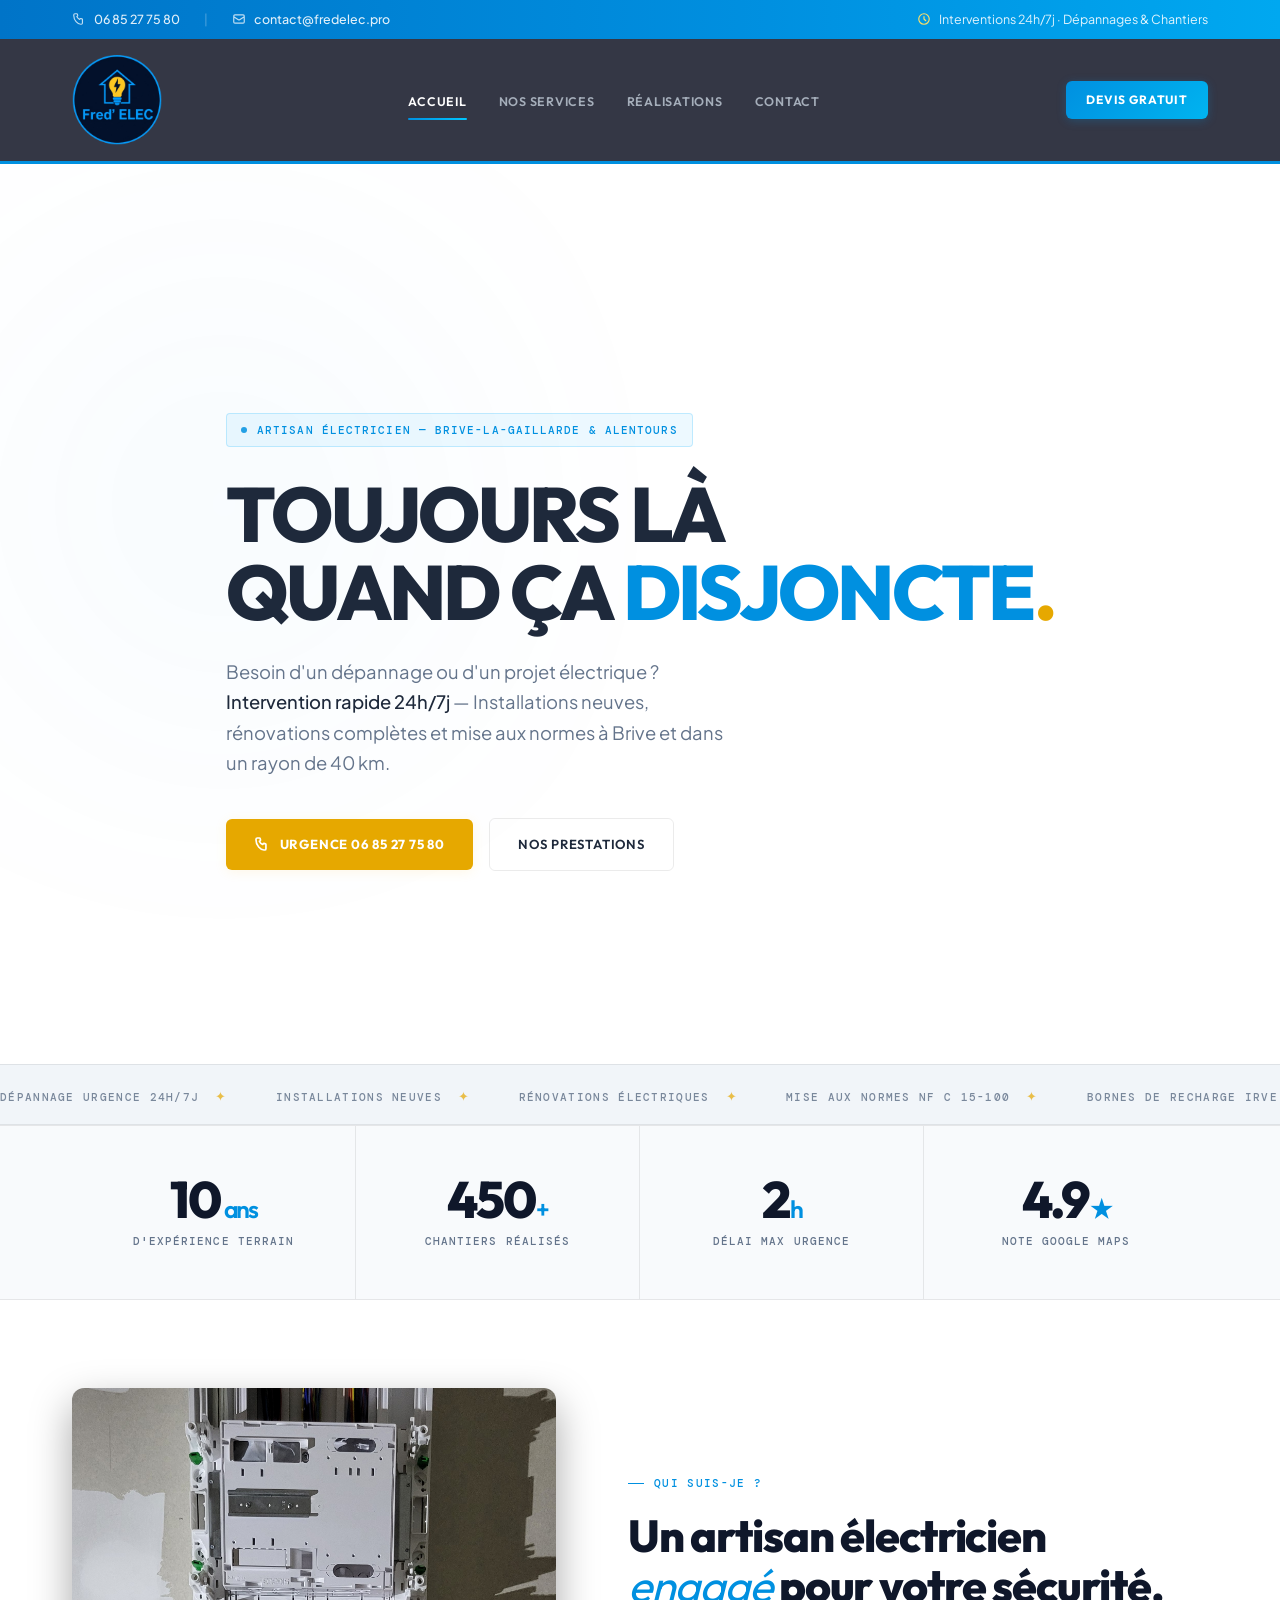
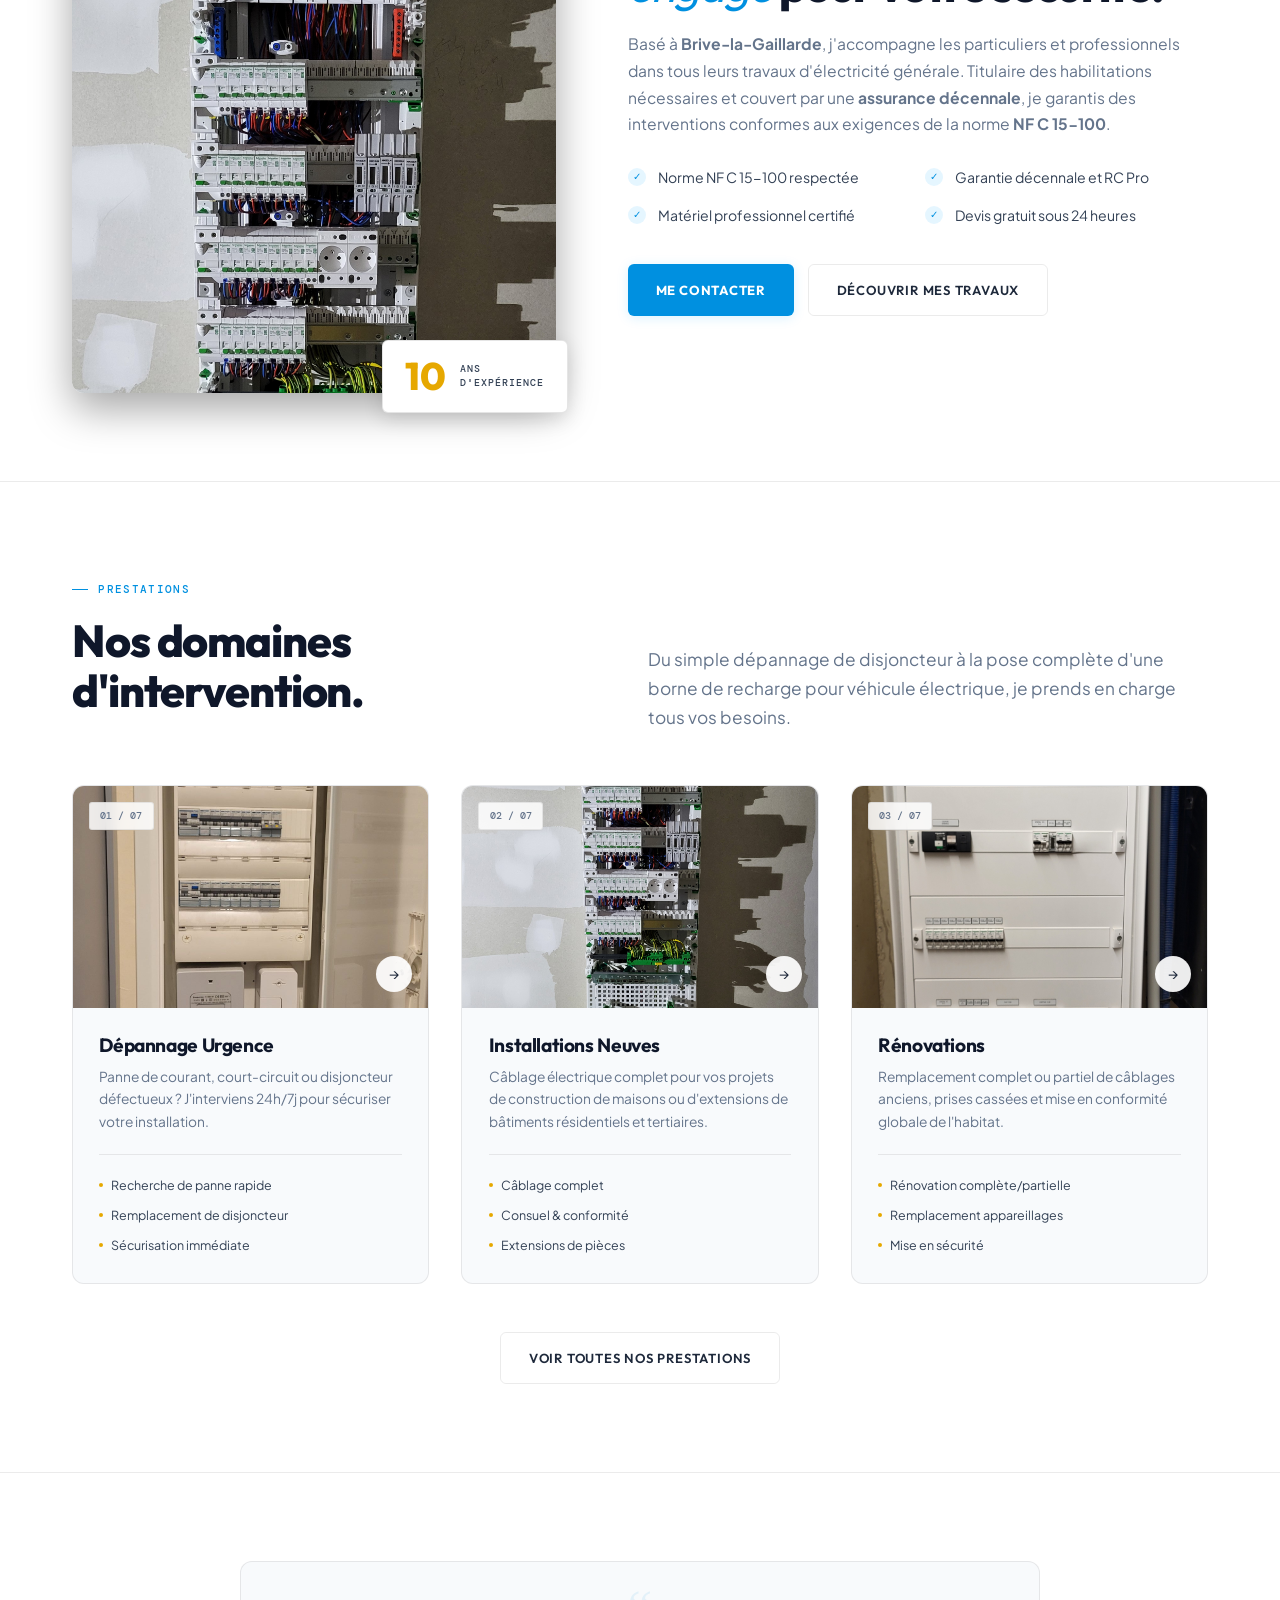
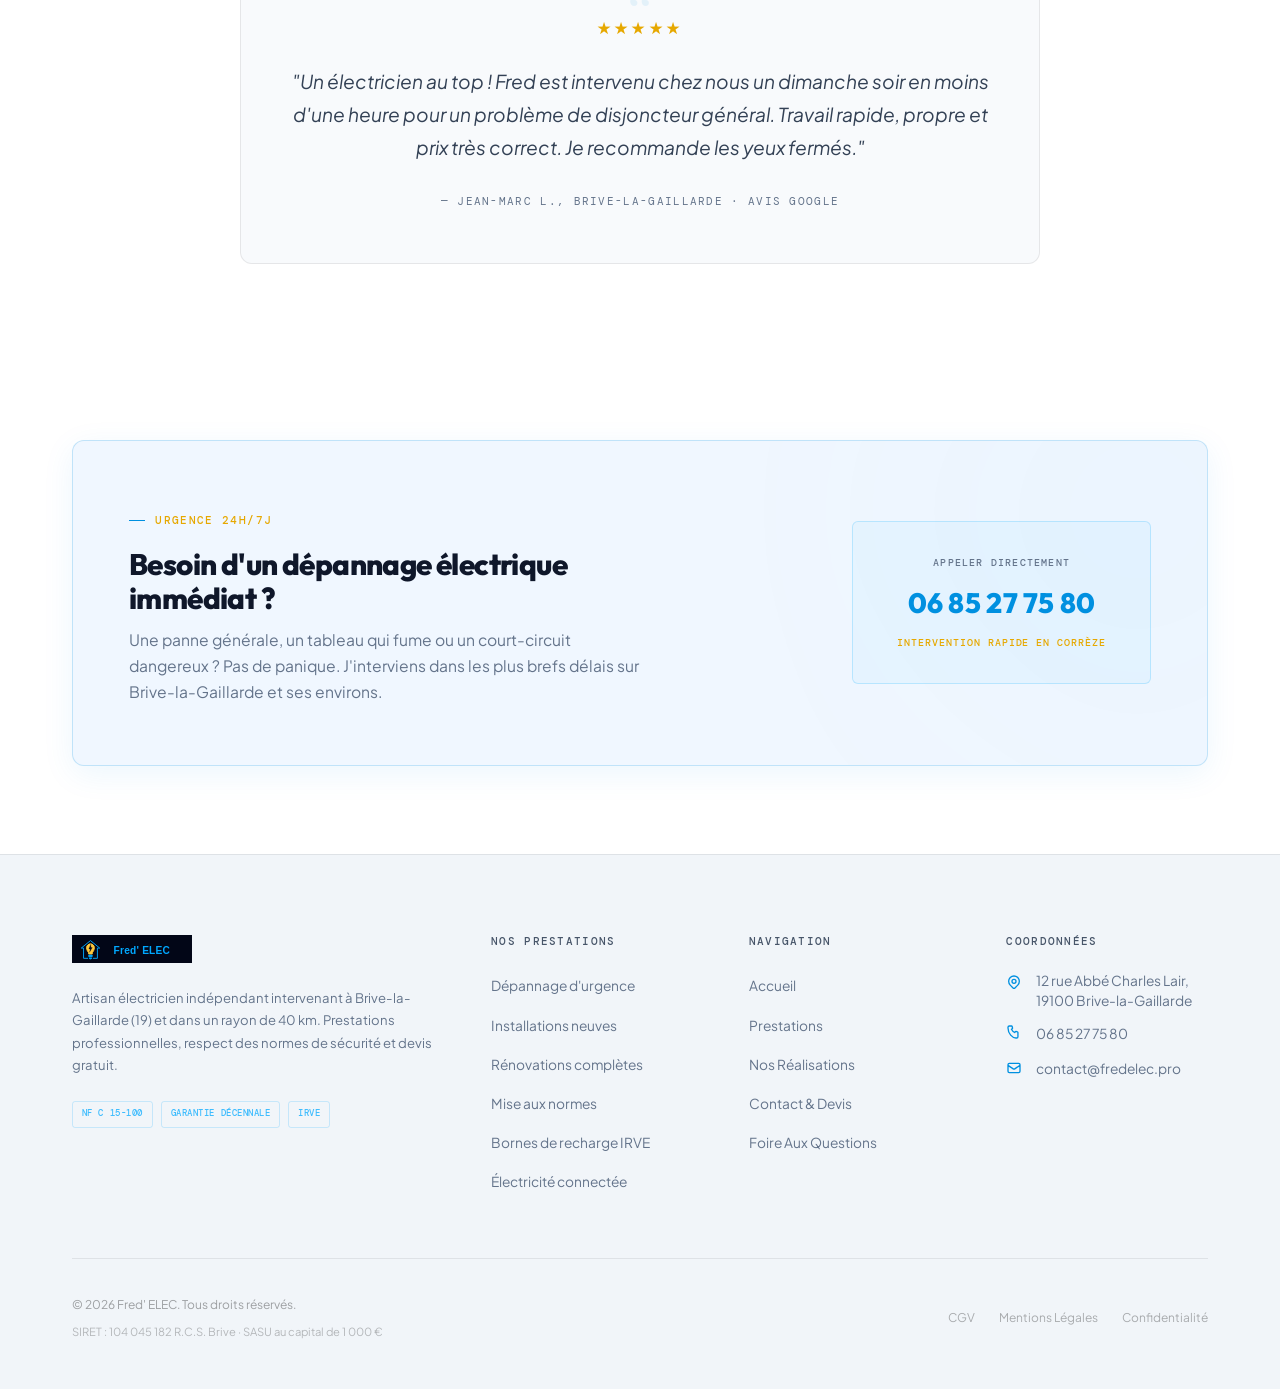
==== index.html @ cd9ec0dc "light mode update" ====
<!doctype html>
<html lang="fr">
  <head>
    <meta charset="UTF-8" />
    <meta name="viewport" content="width=device-width, initial-scale=1.0" />
    <title>
      Fred' ELEC — Électricien Brive-la-Gaillarde | Interventions 24h/7j
    </title>
    <meta
      name="description"
      content="Fred' ELEC, électricien artisan à Brive-la-Gaillarde (19). Dépannage 24h/7j, installation, rénovation électrique. Intervention rapide Brive et Corrèze."
    />
    <link rel="canonical" href="https://www.fredelec.pro/" />

    <!-- Open Graph -->
    <meta
      property="og:title"
      content="Fred' ELEC — Électricien Brive-la-Gaillarde"
    />
    <meta
      property="og:description"
      content="Fred' ELEC, électricien artisan à Brive-la-Gaillarde (19). Dépannage 24h/7j, installation, rénovation électrique."
    />
    <meta property="og:image" content="assets/logo.png" />
    <meta property="og:type" content="website" />
    <meta name="robots" content="index, follow" />

    <!-- Google Fonts -->
    <link rel="preconnect" href="https://fonts.googleapis.com" />
    <link rel="preconnect" href="https://fonts.gstatic.com" crossorigin />
    <link
      href="https://fonts.googleapis.com/css2?family=Outfit:wght@300;400;500;600;700;800&family=Plus+Jakarta+Sans:ital,wght@0,300;0,400;0,500;0,600;0,700;1,400&family=DM+Mono:wght@400;500&display=swap"
      rel="stylesheet"
    />

    <!-- Main Stylesheet -->
    <link rel="stylesheet" href="assets/style.css" />

    <!-- Speculation Rules for Prefetching -->
    <script type="speculationrules">
      {
        "prefetch": [
          {
            "source": "list",
            "urls": [
              "services.html",
              "realisations.html",
              "contact.html",
              "cgv.html"
            ]
          }
        ]
      }
    </script>

    <!-- Schema.org JSON-LD -->
    <script type="application/ld+json">
      {
        "@context": "https://schema.org",
        "@type": "ElectricalContractor",
        "name": "Fred' ELEC",
        "url": "https://www.fredelec.pro",
        "telephone": "+33685277580",
        "email": "contact@fredelec.pro",
        "logo": "https://www.fredelec.pro/assets/logo.png",
        "address": {
          "@type": "PostalAddress",
          "streetAddress": "12 rue Abbé Charles Lair",
          "addressLocality": "Brive-la-Gaillarde",
          "addressRegion": "Corrèze",
          "postalCode": "19100",
          "addressCountry": "FR"
        },
        "geo": {
          "@type": "GeoCoordinates",
          "latitude": 45.158,
          "longitude": 1.533
        },
        "openingHoursSpecification": {
          "@type": "OpeningHoursSpecification",
          "dayOfWeek": [
            "Monday",
            "Tuesday",
            "Wednesday",
            "Thursday",
            "Friday",
            "Saturday",
            "Sunday"
          ],
          "opens": "00:00",
          "closes": "23:59"
        },
        "aggregateRating": {
          "@type": "AggregateRating",
          "ratingValue": "4.9",
          "reviewCount": "47",
          "bestRating": "5"
        },
        "areaServed": {
          "@type": "GeoCircle",
          "geoMidpoint": {
            "@type": "GeoCoordinates",
            "latitude": 45.158,
            "longitude": 1.533
          },
          "geoRadius": "40000"
        }
      }
    </script>
  </head>
  <body class="antialiased">
    <!-- ════ TOP BAR ═════════════════════════════════════ -->
    <div class="top-info-bar">
      <div class="wrap top-info-inner">
        <div class="top-contacts">
          <a href="tel:0685277580" class="top-link">
            <svg
              class="icon"
              fill="none"
              viewBox="0 0 24 24"
              stroke="currentColor"
            >
              <path
                stroke-linecap="round"
                stroke-linejoin="round"
                stroke-width="2"
                d="M3 5a2 2 0 012-2h3.28a1 1 0 01.94.725l.548 2.2a1 1 0 01-.321.988l-1.305.98a10.582 10.582 0 004.872 4.872l.98-1.305a1 1 0 01.988-.321l2.2.548a1 1 0 01.725.94V19a2 2 0 01-2 2h-1C9.716 21 3 14.284 3 6V5z"
              />
            </svg>
            <span>06 85 27 75 80</span>
          </a>
          <span class="sep">|</span>
          <a href="mailto:contact@fredelec.pro" class="top-link">
            <svg
              class="icon"
              fill="none"
              viewBox="0 0 24 24"
              stroke="currentColor"
            >
              <path
                stroke-linecap="round"
                stroke-linejoin="round"
                stroke-width="2"
                d="M3 8l7.89 5.26a2 2 0 002.22 0L21 8M5 19h14a2 2 0 002-2V7a2 2 0 00-2-2H5a2 2 0 00-2 2v10a2 2 0 002 2z"
              />
            </svg>
            <span>contact@fredelec.pro</span>
          </a>
        </div>
        <div class="top-hours">
          <svg
            class="icon"
            fill="none"
            viewBox="0 0 24 24"
            stroke="currentColor"
          >
            <path
              stroke-linecap="round"
              stroke-linejoin="round"
              stroke-width="2"
              d="M12 8v4l3 3m6-3a9 9 0 11-18 0 9 9 0 0118 0z"
            />
          </svg>
          <span>Interventions 24h/7j · Dépannages & Chantiers</span>
        </div>
      </div>
    </div>

    <!-- ════ STICKY NAVIGATION ═══════════════════════════ -->
    <header class="site-header">
      <div class="wrap header-inner">
        <a href="index.html" class="nav-logo" aria-label="Fred' ELEC — Accueil">
          <img src="assets/logo.png" alt="Fred' ELEC" width="90" height="34" />
        </a>

        <nav class="nav-desktop" aria-label="Navigation principale">
          <ul class="nav-links" role="list">
            <li><a href="index.html" class="active">Accueil</a></li>
            <li><a href="services.html">Nos Services</a></li>
            <li><a href="realisations.html">Réalisations</a></li>
            <li><a href="contact.html">Contact</a></li>
          </ul>
        </nav>

        <div class="nav-actions">
          <a href="contact.html" class="btn-nav-cta">Devis Gratuit</a>
          <button
            class="nav-ham"
            aria-label="Ouvrir le menu"
            aria-expanded="false"
          >
            <span></span><span></span><span></span>
          </button>
        </div>
      </div>
    </header>

    <!-- ════ MOBILE NAVIGATION DRAWER ═════════════════════ -->
    <div class="mobile-drawer" id="mobileDrawer">
      <div class="drawer-inner">
        <div class="drawer-header">
          <img
            src="assets/dark_logo.svg"
            alt="Fred' ELEC"
            width="110"
            height="30"
          />
          <button class="drawer-close" aria-label="Fermer le menu">
            <svg
              width="24"
              height="24"
              fill="none"
              viewBox="0 0 24 24"
              stroke="currentColor"
              stroke-width="2"
            >
              <path
                stroke-linecap="round"
                stroke-linejoin="round"
                d="M6 18L18 6M6 6l12 12"
              />
            </svg>
          </button>
        </div>
        <ul class="drawer-links" role="list">
          <li><a href="index.html" class="active">Accueil</a></li>
          <li><a href="services.html">Nos Services</a></li>
          <li><a href="realisations.html">Réalisations</a></li>
          <li><a href="contact.html">Contact & Devis</a></li>
          <li><a href="cgv.html">CGV</a></li>
        </ul>
        <div class="drawer-footer">
          <a href="tel:0685277580" class="btn-drawer-phone">
            <svg
              width="18"
              height="18"
              fill="none"
              viewBox="0 0 24 24"
              stroke="currentColor"
              stroke-width="2"
            >
              <path
                stroke-linecap="round"
                stroke-linejoin="round"
                d="M3 5a2 2 0 012-2h3.28a1 1 0 01.94.725l.548 2.2a1 1 0 01-.321.988l-1.305.98a10.582 10.582 0 004.872 4.872l.98-1.305a1 1 0 01.988-.321l2.2.548a1 1 0 01.725.94V19a2 2 0 01-2 2h-1C9.716 21 3 14.284 3 6V5z"
              />
            </svg>
            06 85 27 75 80
          </a>
          <p class="drawer-meta">Brive-la-Gaillarde et 40 km alentour</p>
        </div>
      </div>
    </div>

    <!-- ════ HERO SECTION ════════════════════════════════ -->
    <section class="hero" aria-label="Accueil Fred' ELEC">
      <div class="grid-bg"></div>
      <div class="glow-blur glow-blue" style="top: 20%; left: 5%"></div>

      <div class="wrap hero-content">
        <div class="hero-badge reveal">
          Artisan Électricien — Brive-la-Gaillarde & Alentours
        </div>

        <h1 class="hero-h1 reveal">
          TOUJOURS LÀ<br />
          QUAND ÇA <span class="text-blue">DISJONCTE</span
          ><span class="text-yellow">.</span>
        </h1>

        <p class="hero-sub reveal">
          Besoin d'un dépannage ou d'un projet électrique ?
          <em>Intervention rapide 24h/7j</em> — Installations neuves,
          rénovations complètes et mise aux normes à Brive et dans un rayon de
          40 km.
        </p>

        <div class="hero-actions stagger">
          <a href="tel:0685277580" class="btn-primary">
            <svg
              width="16"
              height="16"
              fill="none"
              viewBox="0 0 24 24"
              stroke="currentColor"
              stroke-width="2.5"
            >
              <path
                stroke-linecap="round"
                stroke-linejoin="round"
                d="M3 5a2 2 0 012-2h3.28a1 1 0 01.94.725l.548 2.2a1 1 0 01-.321.988l-1.305.98a10.582 10.582 0 004.872 4.872l.98-1.305a1 1 0 01.988-.321l2.2.548a1 1 0 01.725.94V19a2 2 0 01-2 2h-1C9.716 21 3 14.284 3 6V5z"
              />
            </svg>
            Urgence 06 85 27 75 80
          </a>
          <a href="services.html" class="btn-outline">Nos prestations</a>
        </div>
      </div>
    </section>

    <!-- ════ SERVICE TICKER ══════════════════════════════ -->
    <div class="marquee-container" aria-hidden="true">
      <div class="marquee-track">
        <span>DÉPANNAGE URGENCE 24H/7J <span class="m-dot">✦</span></span>
        <span>INSTALLATIONS NEUVES <span class="m-dot">✦</span></span>
        <span>RÉNOVATIONS ÉLECTRIQUES <span class="m-dot">✦</span></span>
        <span>MISE AUX NORMES NF C 15-100 <span class="m-dot">✦</span></span>
        <span>BORNES DE RECHARGE IRVE <span class="m-dot">✦</span></span>
        <span
          >ÉCLAIRAGE LED INTÉRIEUR/EXTÉRIEUR <span class="m-dot">✦</span></span
        >
        <span>COURANT FORT & COURANT FAIBLE <span class="m-dot">✦</span></span>
        <span>DÉPANNAGE URGENCE 24H/7J <span class="m-dot">✦</span></span>
        <span>INSTALLATIONS NEUVES <span class="m-dot">✦</span></span>
        <span>RÉNOVATIONS ÉLECTRIQUES <span class="m-dot">✦</span></span>
        <span>MISE AUX NORMES NF C 15-100 <span class="m-dot">✦</span></span>
        <span>BORNES DE RECHARGE IRVE <span class="m-dot">✦</span></span>
        <span
          >ÉCLAIRAGE LED INTÉRIEUR/EXTÉRIEUR <span class="m-dot">✦</span></span
        >
        <span>COURANT FORT & COURANT FAIBLE <span class="m-dot">✦</span></span>
      </div>
    </div>

    <!-- ════ STATS SECTION ═══════════════════════════════ -->
    <section class="stats-band" aria-label="Chiffres clés">
      <div class="wrap">
        <div class="stats-row stagger">
          <div class="stat-cell">
            <div class="stat-val">
              <span data-count="10" data-suffix="">0</span
              ><span class="u"> ans</span>
            </div>
            <div class="stat-lbl">d'expérience terrain</div>
          </div>
          <div class="stat-cell">
            <div class="stat-val">
              <span data-count="450" data-suffix="">0</span
              ><span class="u">+</span>
            </div>
            <div class="stat-lbl">chantiers réalisés</div>
          </div>
          <div class="stat-cell">
            <div class="stat-val">
              <span data-count="2" data-suffix="">0</span
              ><span class="u">h</span>
            </div>
            <div class="stat-lbl">délai max urgence</div>
          </div>
          <div class="stat-cell">
            <div class="stat-val">4.9<span class="u">★</span></div>
            <div class="stat-lbl">note Google Maps</div>
          </div>
        </div>
      </div>
    </section>

    <!-- ════ ABOUT SECTION ═══════════════════════════════ -->
    <section class="section" aria-labelledby="about-h">
      <div class="wrap">
        <div class="about-grid">
          <!-- Image frame with visual details -->
          <div class="about-visual reveal">
            <div class="about-img-frame">
              <img
                src="assets/Maison_neuve.jpg"
                alt="Artisan électricien en plein câblage à Brive-la-Gaillarde"
              />
            </div>
            <div class="about-badge-card">
              <div class="num">10</div>
              <div class="lbl">ans<br />d'expérience</div>
            </div>
          </div>

          <!-- Text content -->
          <div class="about-text-content reveal">
            <span class="eyebrow">Qui suis-je ?</span>
            <h2 class="h2" id="about-h">
              Un artisan électricien<br /><span
                class="text-blue italic font-normal"
                >engagé</span
              >
              pour votre sécurité.
            </h2>

            <p class="about-desc">
              Basé à <strong>Brive-la-Gaillarde</strong>, j'accompagne les
              particuliers et professionnels dans tous leurs travaux
              d'électricité générale. Titulaire des habilitations nécessaires et
              couvert par une <strong>assurance décennale</strong>, je garantis
              des interventions conformes aux exigences de la norme
              <strong>NF C 15-100</strong>.
            </p>

            <div class="about-bullets-list">
              <div class="about-bullet-li">
                <span class="bullet-icon">✓</span>
                <span>Norme NF C 15-100 respectée</span>
              </div>
              <div class="about-bullet-li">
                <span class="bullet-icon">✓</span>
                <span>Garantie décennale et RC Pro</span>
              </div>
              <div class="about-bullet-li">
                <span class="bullet-icon">✓</span>
                <span>Matériel professionnel certifié</span>
              </div>
              <div class="about-bullet-li">
                <span class="bullet-icon">✓</span>
                <span>Devis gratuit sous 24 heures</span>
              </div>
            </div>

            <div class="about-actions">
              <a href="contact.html" class="btn-secondary">Me contacter</a>
              <a href="realisations.html" class="btn-outline"
                >Découvrir mes travaux</a
              >
            </div>
          </div>
        </div>
      </div>
    </section>

    <hr class="rule" />

    <!-- ════ SERVICES SECTION ════════════════════════════ -->
    <section class="section" aria-labelledby="srv-h">
      <div class="wrap">
        <div class="section-header reveal">
          <div>
            <span class="eyebrow">Prestations</span>
            <h2 class="h2" id="srv-h">Nos domaines<br />d'intervention.</h2>
          </div>
          <p class="lead-p">
            Du simple dépannage de disjoncteur à la pose complète d'une borne de
            recharge pour véhicule électrique, je prends en charge tous vos
            besoins.
          </p>
        </div>

        <div class="grid-3 stagger">
          <!-- Card 1: Dépannage -->
          <div class="card-premium">
            <div class="card-img-wrap">
              <img
                src="assets/Réno.jpg"
                alt="Dépannage électrique d'urgence Brive"
                loading="lazy"
              />
              <span class="card-num">01 / 07</span>
              <a
                href="services.html#depannage"
                class="card-arrow"
                aria-label="Détail dépannage"
                >→</a
              >
            </div>
            <div class="card-body">
              <h3>Dépannage Urgence</h3>
              <p>
                Panne de courant, court-circuit ou disjoncteur défectueux ?
                J'interviens 24h/7j pour sécuriser votre installation.
              </p>
              <div class="card-bullets">
                <span class="bullet-item"
                  ><span class="bullet-dot"></span>Recherche de panne
                  rapide</span
                >
                <span class="bullet-item"
                  ><span class="bullet-dot"></span>Remplacement de
                  disjoncteur</span
                >
                <span class="bullet-item"
                  ><span class="bullet-dot"></span>Sécurisation immédiate</span
                >
              </div>
            </div>
          </div>

          <!-- Card 2: Installations Neuves -->
          <div class="card-premium">
            <div class="card-img-wrap">
              <img
                src="assets/Maison_neuve2.jpg"
                alt="Installation neuve complète"
                loading="lazy"
              />
              <span class="card-num">02 / 07</span>
              <a
                href="services.html#neuves"
                class="card-arrow"
                aria-label="Détail installations neuves"
                >→</a
              >
            </div>
            <div class="card-body">
              <h3>Installations Neuves</h3>
              <p>
                Câblage électrique complet pour vos projets de construction de
                maisons ou d'extensions de bâtiments résidentiels et tertiaires.
              </p>
              <div class="card-bullets">
                <span class="bullet-item"
                  ><span class="bullet-dot"></span>Câblage complet</span
                >
                <span class="bullet-item"
                  ><span class="bullet-dot"></span>Consuel &amp;
                  conformité</span
                >
                <span class="bullet-item"
                  ><span class="bullet-dot"></span>Extensions de pièces</span
                >
              </div>
            </div>
          </div>

          <!-- Card 3: Rénovations -->
          <div class="card-premium">
            <div class="card-img-wrap">
              <img
                src="assets/Divisionnaire.jpg"
                alt="Rénovation électrique"
                loading="lazy"
              />
              <span class="card-num">03 / 07</span>
              <a
                href="services.html#renovations"
                class="card-arrow"
                aria-label="Détail rénovation"
                >→</a
              >
            </div>
            <div class="card-body">
              <h3>Rénovations</h3>
              <p>
                Remplacement complet ou partiel de câblages anciens, prises
                cassées et mise en conformité globale de l'habitat.
              </p>
              <div class="card-bullets">
                <span class="bullet-item"
                  ><span class="bullet-dot"></span>Rénovation
                  complète/partielle</span
                >
                <span class="bullet-item"
                  ><span class="bullet-dot"></span>Remplacement
                  appareillages</span
                >
                <span class="bullet-item"
                  ><span class="bullet-dot"></span>Mise en sécurité</span
                >
              </div>
            </div>
          </div>
        </div>

        <div style="text-align: center; margin-top: 3rem" class="reveal">
          <a href="services.html" class="btn-outline"
            >Voir toutes nos prestations</a
          >
        </div>
      </div>
    </section>

    <hr class="rule" />

    <!-- ════ TESTIMONIAL ═════════════════════════════════ -->
    <section class="section" aria-label="Avis client">
      <div class="wrap reveal">
        <div class="testi-card">
          <span class="testi-quote-icon">“</span>
          <div class="testi-stars">★★★★★</div>
          <blockquote>
            <p class="testi-quote">
              "Un électricien au top ! Fred est intervenu chez nous un dimanche
              soir en moins d'une heure pour un problème de disjoncteur général.
              Travail rapide, propre et prix très correct. Je recommande les
              yeux fermés."
            </p>
            <footer class="testi-author">
              — Jean-Marc L., Brive-la-Gaillarde · Avis Google
            </footer>
          </blockquote>
        </div>
      </div>
    </section>

    <!-- ════ URGENCE CTA SECTION ═════════════════════════ -->
    <section class="section" aria-label="Contact urgence">
      <div class="wrap reveal">
        <div class="urg-cta-box">
          <div class="glow-blur glow-blue"></div>
          <div class="urg-info">
            <span class="eyebrow" style="color: var(--accent-yel)"
              >Urgence 24h/7j</span
            >
            <h2>Besoin d'un dépannage électrique immédiat ?</h2>
            <p>
              Une panne générale, un tableau qui fume ou un court-circuit
              dangereux ? Pas de panique. J'interviens dans les plus brefs
              délais sur Brive-la-Gaillarde et ses environs.
            </p>
          </div>
          <a href="tel:0685277580" class="urg-link-card">
            <span class="urg-lbl-top">Appeler directement</span>
            <span class="urg-phone-num">06 85 27 75 80</span>
            <span class="urg-lbl-bot">Intervention rapide en Corrèze</span>
          </a>
        </div>
      </div>
    </section>

    <!-- ════ FOOTER ══════════════════════════════════════ -->
    <footer class="site-footer" aria-label="Pied de page">
      <div class="wrap">
        <div class="footer-grid">
          <!-- Col 1: Brand Info -->
          <div class="footer-col brand-col">
            <div class="footer-logo">
              <a href="index.html" aria-label="Fred' ELEC — Accueil">
                <img
                  src="assets/dark_logo.svg"
                  alt="Fred' ELEC"
                  width="120"
                  height="32"
                />
              </a>
            </div>
            <p class="footer-tagline">
              Artisan électricien indépendant intervenant à Brive-la-Gaillarde
              (19) et dans un rayon de 40 km. Prestations professionnelles,
              respect des normes de sécurité et devis gratuit.
            </p>
            <div class="footer-badges">
              <span class="footer-badge-tag">NF C 15-100</span>
              <span class="footer-badge-tag">Garantie Décennale</span>
              <span class="footer-badge-tag">IRVE</span>
            </div>
          </div>

          <!-- Col 2: Services Quick Links -->
          <div class="footer-col">
            <h4>Nos Prestations</h4>
            <ul>
              <li><a href="services.html#depannage">Dépannage d'urgence</a></li>
              <li><a href="services.html#neuves">Installations neuves</a></li>
              <li>
                <a href="services.html#renovations">Rénovations complètes</a>
              </li>
              <li>
                <a href="services.html#mise-en-conformite">Mise aux normes</a>
              </li>
              <li><a href="services.html#irve">Bornes de recharge IRVE</a></li>
              <li>
                <a href="services.html#domotique">Électricité connectée</a>
              </li>
            </ul>
          </div>

          <!-- Col 3: Site Navigation -->
          <div class="footer-col">
            <h4>Navigation</h4>
            <ul>
              <li><a href="index.html">Accueil</a></li>
              <li><a href="services.html">Prestations</a></li>
              <li><a href="realisations.html">Nos Réalisations</a></li>
              <li><a href="contact.html">Contact &amp; Devis</a></li>
              <li><a href="contact.html#faq">Foire Aux Questions</a></li>
            </ul>
          </div>

          <!-- Col 4: Coordinates -->
          <div class="footer-col">
            <h4>Coordonnées</h4>
            <ul class="footer-contact-list">
              <li class="contact-item">
                <svg
                  class="footer-icon"
                  fill="none"
                  viewBox="0 0 24 24"
                  stroke="currentColor"
                >
                  <path
                    stroke-linecap="round"
                    stroke-linejoin="round"
                    stroke-width="2"
                    d="M17.657 16.657L13.414 20.9a1.998 1.998 0 01-2.827 0l-4.244-4.243a8 8 0 1111.314 0z"
                  />
                  <path
                    stroke-linecap="round"
                    stroke-linejoin="round"
                    stroke-width="2"
                    d="M15 11a3 3 0 11-6 0 3 3 0 016 0z"
                  />
                </svg>
                <span
                  >12 rue Abbé Charles Lair,<br />19100 Brive-la-Gaillarde</span
                >
              </li>
              <li class="contact-item">
                <svg
                  class="footer-icon"
                  fill="none"
                  viewBox="0 0 24 24"
                  stroke="currentColor"
                >
                  <path
                    stroke-linecap="round"
                    stroke-linejoin="round"
                    stroke-width="2"
                    d="M3 5a2 2 0 012-2h3.28a1 1 0 01.94.725l.548 2.2a1 1 0 01-.321.988l-1.305.98a10.582 10.582 0 004.872 4.872l.98-1.305a1 1 0 01.988-.321l2.2.548a1 1 0 01.725.94V19a2 2 0 01-2 2h-1C9.716 21 3 14.284 3 6V5z"
                  />
                </svg>
                <a href="tel:0685277580" class="hover-glow">06 85 27 75 80</a>
              </li>
              <li class="contact-item">
                <svg
                  class="footer-icon"
                  fill="none"
                  viewBox="0 0 24 24"
                  stroke="currentColor"
                >
                  <path
                    stroke-linecap="round"
                    stroke-linejoin="round"
                    stroke-width="2"
                    d="M3 8l7.89 5.26a2 2 0 002.22 0L21 8M5 19h14a2 2 0 002-2V7a2 2 0 00-2-2H5a2 2 0 00-2 2v10a2 2 0 002 2z"
                  />
                </svg>
                <a href="mailto:contact@fredelec.pro" class="hover-glow"
                  >contact@fredelec.pro</a
                >
              </li>
            </ul>
          </div>
        </div>

        <!-- Footer Bottom -->
        <div class="footer-bottom">
          <div class="footer-meta">
            <span class="footer-copy"
              >© 2026 Fred' ELEC. Tous droits réservés.</span
            >
            <span class="footer-siret"
              >SIRET : 104 045 182 R.C.S. Brive · SASU au capital de 1 000
              €</span
            >
          </div>
          <nav class="footer-legal" aria-label="Liens juridiques">
            <a href="cgv.html">CGV</a>
            <a href="cgv.html#mentions">Mentions Légales</a>
            <a href="cgv.html#confidentialite">Confidentialité</a>
          </nav>
        </div>
      </div>
    </footer>

    <!-- ════ FLOATING CALL ACTION (Mobile) ═══════════════ -->
    <a href="tel:0685277580" class="ring-cta" aria-label="Appeler Fred' ELEC">
      <svg
        width="22"
        height="22"
        fill="none"
        viewBox="0 0 24 24"
        stroke="currentColor"
        stroke-width="2.5"
        aria-hidden="true"
      >
        <path
          stroke-linecap="round"
          stroke-linejoin="round"
          d="M22 16.92v3a2 2 0 01-2.18 2 19.79 19.79 0 01-8.63-3.07A19.5 19.5 0 013.07 10.8 19.79 19.79 0 01.37 2.18 2 2 0 012.34 0h3a2 2 0 012 1.72c.13.96.36 1.9.7 2.81a2 2 0 01-.45 2.11L6.91 7.91a16 16 0 006.18 6.18l1.28-1.28a2 2 0 012.11-.45c.9.34 1.85.57 2.81.7A2 2 0 0122 16.92z"
        />
      </svg>
    </a>

    <!-- Scripts -->
    <script src="assets/main.js" defer></script>
  </body>
</html>
---- assets/style.css ----
/* ══════════════════════════════════════════════════════════
   FRED' ELEC — Design System & Custom Stylesheet
   Direction: Premium Tech-Artisan Editorial
   Display: Outfit | Body: Plus Jakarta Sans | Mono: DM Mono
   Colors: White (#ffffff) | Electric Blue (#00A8FF) | Yellow (#FFC93C)
   ══════════════════════════════════════════════════════════ */

:root {
  --bg:          #ffffff; /* Pure White Background */
  --surface:     #f8fafc; /* Light Surface Card */
  --surface-alt: #f1f5f9; /* Alternating Surface */
  --accent-blue: #0090e0; /* Electric Blue (slightly deeper for light bg) */
  --accent-yel:  #e6a800; /* Electric Yellow (deeper for contrast) */
  --white:       #1e293b; /* Main text — dark slate */
  --gray:        #64748b; /* Muted text */
  --dark:        #0f172a; /* Slate 900 */
  --border:      rgba(0,0,0,0.08);
  --border-glow: rgba(0, 144, 224, 0.28);
  
  --display:     'Outfit', sans-serif;
  --body:        'Plus Jakarta Sans', sans-serif;
  --mono:        'DM Mono', monospace;

  --r: 6px;
  --r-lg: 12px;
  --r-xl: 18px;
  --max: 1200px;
  --transition: color 0.25s ease, background-color 0.25s ease, border-color 0.25s ease, transform 0.3s cubic-bezier(0.16, 1, 0.3, 1), box-shadow 0.3s ease, opacity 0.3s ease, filter 0.25s ease;
}

/* ── Reset & Core ───────────────────────────────────── */
*, *::before, *::after { box-sizing: border-box; margin: 0; padding: 0; }
html { scroll-behavior: smooth; }
body {
  background: var(--bg);
  color: var(--white);
  font-family: var(--body);
  font-size: 16px;
  line-height: 1.7;
  -webkit-font-smoothing: antialiased;
  overflow-x: hidden;
  position: relative;
  color-scheme: light;
}

/* Base link states */
a { text-decoration: none; color: inherit; transition: var(--transition); }
button { font-family: inherit; transition: var(--transition); }
img { max-width: 100%; height: auto; display: block; }
ul, ol { list-style: none; }

/* ── Layout & Wrapper ───────────────────────────────── */
.wrap { max-width: var(--max); margin: 0 auto; padding: 0 2rem; }
.section { padding: 5.5rem 0; position: relative; overflow: hidden; }
.section-inner { padding: 8rem 0 0; }
.sr-only { position: absolute; width: 1px; height: 1px; overflow: hidden; clip: rect(0,0,0,0); }
.rule { border: none; height: 1px; background: var(--border); margin: 0; }

/* Subtle Glow Accents */
.glow-blur {
  position: absolute; pointer-events: none; border-radius: 50%;
  filter: blur(160px); opacity: 0.09; z-index: 0;
}
.glow-blue { width: 320px; height: 320px; background: var(--accent-blue); }
.glow-yellow { width: 280px; height: 280px; background: var(--accent-yel); }

/* Grid overlay background */
.grid-bg {
  position: absolute; inset: 0; pointer-events: none; z-index: 0;
  background:
    linear-gradient(to bottom, var(--bg) 0%, transparent 18%, transparent 82%, var(--bg) 100%),
    repeating-linear-gradient(0deg, transparent, transparent 79px, rgba(255,255,255,.007) 80px),
    repeating-linear-gradient(90deg, transparent, transparent 79px, rgba(255,255,255,.007) 80px);
}

/* ── Typography ─────────────────────────────────────── */
h1, h2, h3, h4, h5, h6 {
  font-family: var(--display);
  font-weight: 700;
  color: #0f172a;
  line-height: 1.15;
  letter-spacing: -0.02em;
}

.text-yellow { color: var(--accent-yel) !important; }
.text-blue { color: var(--accent-blue) !important; }
.italic { font-style: italic; }
.font-normal { font-weight: 400; }

.eyebrow {
  font-family: var(--mono);
  font-size: 0.7rem;
  font-weight: 500;
  color: var(--accent-blue);
  letter-spacing: 0.12em;
  text-transform: uppercase;
  display: inline-flex;
  align-items: center;
  gap: 0.65rem;
  margin-bottom: 1.1rem;
}
.eyebrow::before {
  content: ''; width: 16px; height: 1px; background: var(--accent-blue);
}
.h2 {
  font-size: clamp(1.85rem, 3.5vw, 2.85rem);
  font-weight: 800;
  letter-spacing: -0.025em;
  line-height: 1.12;
  margin-bottom: 1rem;
}
.lead-p {
  font-size: clamp(0.95rem, 1.6vw, 1.08rem);
  color: var(--gray);
  max-width: 560px;
  line-height: 1.7;
}

/* ── Buttons ────────────────────────────────────────── */
.btn-primary {
  display: inline-flex; align-items: center; gap: 0.6rem;
  background: var(--accent-yel); color: var(--bg);
  padding: 0.875rem 1.75rem; border-radius: var(--r);
  font-family: var(--display); font-weight: 700; font-size: 0.82rem;
  letter-spacing: 0.06em; text-transform: uppercase;
  border: none; cursor: pointer;
  box-shadow: 0 2px 12px rgba(255, 201, 60, 0.12);
}
.btn-primary:hover {
  transform: translateY(-2px);
  box-shadow: 0 6px 20px rgba(255, 201, 60, 0.22);
  filter: brightness(1.04);
}

.btn-secondary {
  display: inline-flex; align-items: center; gap: 0.6rem;
  background: var(--accent-blue); color: #fff;
  padding: 0.875rem 1.75rem; border-radius: var(--r);
  font-family: var(--display); font-weight: 700; font-size: 0.82rem;
  letter-spacing: 0.06em; text-transform: uppercase;
  border: none; cursor: pointer;
  box-shadow: 0 2px 12px rgba(0, 168, 255, 0.15);
}
.btn-secondary:hover {
  transform: translateY(-2px);
  box-shadow: 0 6px 20px rgba(0, 168, 255, 0.28);
  filter: brightness(1.04);
}

.btn-outline {
  display: inline-flex; align-items: center; gap: 0.6rem;
  background: transparent; color: var(--white);
  padding: 0.875rem 1.75rem; border-radius: var(--r);
  font-family: var(--display); font-weight: 600; font-size: 0.82rem;
  letter-spacing: 0.06em; text-transform: uppercase;
  border: 1px solid var(--border); cursor: pointer;
}
.btn-outline:hover {
  border-color: rgba(0, 168, 255, 0.45);
  color: var(--accent-blue);
  background: rgba(0, 168, 255, 0.04);
  transform: translateY(-1px);
}

/* ── Top Contacts Bar ───────────────────────────────── */
.top-info-bar {
  background: linear-gradient(90deg, #0074c8 0%, #0090e0 60%, #00a8f0 100%);
  border-bottom: none;
  font-size: 0.78rem;
  color: rgba(255,255,255,0.92);
  padding: 0.55rem 0;
  z-index: 101;
  position: relative;
}
.top-info-inner {
  display: flex; justify-content: space-between; align-items: center;
}
.top-contacts { display: flex; align-items: center; gap: 1.5rem; }
.top-link {
  display: inline-flex; align-items: center; gap: 0.5rem;
  color: rgba(255,255,255,0.88);
  font-weight: 500;
}
.top-link:hover { color: #fff; }
.top-link .icon { width: 14px; height: 14px; color: rgba(255,255,255,0.75); }
.top-contacts .sep { color: rgba(255,255,255,0.3); }
.top-hours { display: inline-flex; align-items: center; gap: 0.5rem; color: rgba(255,255,255,0.88); }
.top-hours .icon { width: 14px; height: 14px; color: #ffe066; }

/* ── Sticky Navigation Header ───────────────────────── */
.site-header {
  position: sticky; top: 0; left: 0; right: 0; z-index: 100;
  background: #0f172a;
  border-bottom: 3px solid var(--accent-blue);
  box-shadow: 0 4px 24px rgba(0, 0, 0, 0.18);
  padding: 1rem 0;
  transition: var(--transition);
}
.header-inner {
  display: flex; justify-content: space-between; align-items: center;
}
.nav-logo img { display: block; transition: var(--transition); }
.nav-logo:hover img { filter: brightness(1.15); }

.nav-desktop .nav-links { display: flex; gap: 2rem; }
.nav-links a {
  font-family: var(--display);
  font-size: 0.78rem;
  font-weight: 600;
  letter-spacing: 0.06em;
  text-transform: uppercase;
  color: rgba(203,213,225,0.75);
  padding: 0.4rem 0;
  position: relative;
}
.nav-links a:hover { color: #fff; }
.nav-links a.active { color: #fff; }
.nav-links a::after {
  content: ''; position: absolute; left: 0; bottom: -4px;
  width: 0; height: 2px;
  background: linear-gradient(90deg, var(--accent-blue), #00c6ff);
  border-radius: 2px;
  transition: width 0.28s cubic-bezier(0.16, 1, 0.3, 1);
}
.nav-links a.active::after { width: 100%; }
.nav-links a:hover::after { width: 100%; }

.nav-actions { display: flex; align-items: center; gap: 1.25rem; }
.btn-nav-cta {
  background: linear-gradient(135deg, #0090e0, #00b4f0);
  border: none;
  color: #fff;
  padding: 0.55rem 1.25rem;
  border-radius: var(--r);
  font-family: var(--display); font-weight: 700; font-size: 0.75rem;
  letter-spacing: 0.07em; text-transform: uppercase;
  box-shadow: 0 2px 10px rgba(0, 144, 224, 0.25);
}
.btn-nav-cta:hover {
  background: linear-gradient(135deg, #007acc, #0099d6);
  color: #fff;
  box-shadow: 0 4px 18px rgba(0, 144, 224, 0.35);
  transform: translateY(-1px);
}

.nav-ham {
  display: none; flex-direction: column; gap: 5px;
  background: none; border: none; cursor: pointer; padding: 4px;
}
.nav-ham span {
  display: block; width: 22px; height: 2px;
  background: rgba(203,213,225,0.9); border-radius: 2px; transition: var(--transition);
}

/* ── Mobile Navigation Drawer ──────────────────────── */
.mobile-drawer {
  position: fixed; inset: 0; z-index: 200;
  background: rgba(255, 255, 255, 0.98);
  backdrop-filter: blur(20px); -webkit-backdrop-filter: blur(20px);
  transform: translateX(100%);
  transition: transform 0.5s cubic-bezier(0.16, 1, 0.3, 1);
}
.mobile-drawer.open { transform: translateX(0); }
.drawer-inner {
  display: flex; flex-direction: column; height: 100%;
  padding: 2.5rem 2rem;
}
.drawer-header {
  display: flex; justify-content: space-between; align-items: center;
  margin-bottom: 3.5rem;
}
.drawer-close {
  background: none; border: none; color: #1e293b; cursor: pointer;
}
.drawer-links { display: flex; flex-direction: column; gap: 1.5rem; margin-bottom: auto; }
.drawer-links a {
  font-family: var(--display); font-size: 1.45rem; font-weight: 700;
  color: var(--gray); text-transform: uppercase; letter-spacing: -0.01em;
}
.drawer-links a:hover,
.drawer-links a.active { color: #0f172a; }
.drawer-footer { border-top: 1px solid var(--border); padding-top: 2rem; }
.btn-drawer-phone {
  display: inline-flex; align-items: center; gap: 0.75rem;
  background: var(--accent-blue); color: white;
  width: 100%; justify-content: center;
  padding: 0.9rem 0; border-radius: var(--r);
  font-family: var(--display); font-weight: 700; font-size: 1rem;
}
.drawer-meta { text-align: center; font-size: 0.75rem; color: var(--gray); margin-top: 0.8rem; }

/* ── Home Hero Section ──────────────────────────────── */
.hero {
  min-height: 100svh;
  display: flex; flex-direction: column; justify-content: center;
  position: relative; overflow: hidden;
  padding-top: 4rem;
}
.hero-content { position: relative; z-index: 1; padding: 3rem 0 3.5rem; }
.hero-badge {
  display: inline-flex; align-items: center; gap: 0.6rem;
  background: rgba(0, 168, 255, 0.07);
  border: 1px solid rgba(0, 168, 255, 0.2);
  border-radius: 4px; padding: 0.4rem 0.9rem;
  font-family: var(--mono); font-size: 0.68rem; font-weight: 500;
  color: var(--accent-blue); letter-spacing: 0.1em; text-transform: uppercase;
  margin-bottom: 1.75rem;
}
.hero-badge::before {
  content: ''; width: 6px; height: 6px; border-radius: 50%;
  background: var(--accent-blue); flex-shrink: 0; opacity: 0.85;
}

.hero-h1 {
  font-size: clamp(2.4rem, 6vw, 4.8rem);
  font-weight: 800; line-height: 1.02; letter-spacing: -0.035em;
  color: var(--white); margin: 0 0 1.6rem;
}
.hero-sub {
  font-size: clamp(1rem, 1.7vw, 1.15rem);
  font-weight: 400; color: var(--gray);
  line-height: 1.65; max-width: 510px;
  margin-bottom: 2.5rem;
}
.hero-sub em { color: var(--white); font-style: normal; font-weight: 500; }
.hero-actions { display: flex; gap: 1rem; flex-wrap: wrap; align-items: center; }

/* ── Service Ticker Marquee ────────────────────────── */
.marquee-container {
  overflow: hidden;
  border-top: 1px solid var(--border);
  border-bottom: 1px solid var(--border);
  padding: 1rem 0;
  background: #f1f5f9;
  position: relative;
  z-index: 2;
}
.marquee-track {
  display: inline-flex; gap: 3rem;
  white-space: nowrap;
  animation: marquee 38s linear infinite;
}
.marquee-track span {
  font-family: var(--mono);
  font-size: 0.68rem; font-weight: 500; color: rgba(100, 116, 139, 0.85);
  letter-spacing: 0.12em; text-transform: uppercase;
  display: flex; align-items: center; gap: 1rem;
}
.marquee-track .m-dot { color: var(--accent-yel); font-size: 0.8rem; opacity: 0.7; }
@keyframes marquee { from { transform: translateX(0); } to { transform: translateX(-50%); } }

/* ── Premium Layout & Cards ─────────────────────────── */
.section-header {
  display: flex; justify-content: space-between; align-items: flex-end;
  gap: 2.5rem; margin-bottom: 3.25rem; flex-wrap: wrap;
  position: relative; z-index: 1;
}

/* Premium Card System */
.card-premium {
  background: var(--surface);
  border: 1px solid var(--border);
  border-radius: var(--r-lg);
  overflow: hidden;
  position: relative;
  transition: var(--transition);
  display: flex; flex-direction: column;
  height: 100%;
}
.card-premium:hover {
  transform: translateY(-4px);
  border-color: var(--border-glow);
  box-shadow: 0 8px 28px rgba(0, 0, 0, 0.10), 0 0 0 1px rgba(0, 144, 224, 0.12);
}
.card-img-wrap {
  position: relative; aspect-ratio: 16 / 10;
  overflow: hidden; background: #e2e8f0;
}
.card-img-wrap img {
  width: 100%; height: 100%; object-fit: cover;
  transition: transform 0.7s cubic-bezier(0.16, 1, 0.3, 1);
}
.card-premium:hover .card-img-wrap img { transform: scale(1.04); }

.card-num {
  position: absolute; top: 1rem; left: 1rem;
  font-family: var(--mono); font-size: 0.63rem; font-weight: 500;
  background: rgba(255, 255, 255, 0.85); color: var(--gray);
  backdrop-filter: blur(6px); -webkit-backdrop-filter: blur(6px);
  padding: 0.3rem 0.65rem; border-radius: 3px; border: 1px solid rgba(0,0,0,0.08);
}
.card-arrow {
  position: absolute; bottom: 1rem; right: 1rem;
  width: 36px; height: 36px; border-radius: 50%;
  background: rgba(255, 255, 255, 0.92); color: #1e293b;
  display: flex; align-items: center; justify-content: center;
  transition: var(--transition);
  font-size: 0.9rem;
}
.card-premium:hover .card-arrow {
  background: var(--accent-blue); color: #fff;
  transform: rotate(42deg);
}

.card-body { padding: 1.65rem 1.65rem; display: flex; flex-direction: column; flex-grow: 1; }
.card-body h3 {
  font-size: 1.2rem; font-weight: 700; margin-bottom: 0.6rem;
  transition: color 0.25s ease; color: #0f172a;
}
.card-premium:hover .card-body h3 { color: var(--accent-blue); }
.card-body p { font-size: 0.86rem; color: var(--gray); line-height: 1.65; margin-bottom: 1.25rem; }

.card-bullets {
  border-top: 1px solid var(--border);
  padding-top: 1.25rem; margin-top: auto;
  display: grid; grid-template-columns: 1fr; gap: 0.55rem;
}
.bullet-item {
  display: flex; align-items: start; gap: 0.5rem;
  font-size: 0.78rem; color: #334155;
}
.bullet-dot { width: 4px; height: 4px; border-radius: 50%; background: var(--accent-yel); margin-top: 0.5rem; flex-shrink: 0; }

/* Grid systems */
.grid-2 { display: grid; grid-template-columns: repeat(2, 1fr); gap: 2.5rem; }
.grid-3 { display: grid; grid-template-columns: repeat(3, 1fr); gap: 2rem; }
.grid-4 { display: grid; grid-template-columns: repeat(4, 1fr); gap: 1.5rem; }

/* ── Stats Band ─────────────────────────────────────── */
.stats-band {
  background: #f8fafc;
  border-top: 1px solid var(--border);
  border-bottom: 1px solid var(--border);
}
.stats-row {
  display: grid; grid-template-columns: repeat(4, 1fr);
}
.stat-cell {
  padding: 3rem 2rem;
  text-align: center;
  border-right: 1px solid var(--border);
}
.stat-cell:last-child { border-right: none; }
.stat-val {
  font-family: var(--display);
  font-size: clamp(2rem, 4vw, 3.4rem);
  font-weight: 800; line-height: 1; letter-spacing: -0.04em;
  color: #0f172a; margin-bottom: 0.5rem;
}
.stat-val .u { font-size: 0.48em; color: var(--accent-blue); font-weight: 600; margin-left: 1px; }
.stat-lbl {
  font-family: var(--mono); font-size: 0.66rem; font-weight: 500;
  color: var(--gray); letter-spacing: 0.1em; text-transform: uppercase;
}

/* ── About Grid Section ─────────────────────────────── */
.about-grid {
  display: grid; grid-template-columns: 1fr 1.2fr; gap: 4.5rem;
  align-items: center;
}
.about-visual { position: relative; }
.about-img-frame {
  border-radius: var(--r-lg); overflow: hidden;
  box-shadow: 0 16px 40px rgba(0,0,0,0.35);
  aspect-ratio: 4 / 5;
}
.about-img-frame img { width: 100%; height: 100%; object-fit: cover; }
.about-badge-card {
  position: absolute; bottom: -1.25rem; right: -0.75rem;
  background: #ffffff;
  border: 1px solid rgba(0, 0, 0, 0.1);
  border-radius: var(--r);
  padding: 1rem 1.4rem;
  box-shadow: 0 6px 20px rgba(0,0,0,0.12);
  display: flex; align-items: center; gap: 0.9rem;
}
.about-badge-card .num {
  font-family: var(--display); font-size: 2.4rem; font-weight: 800;
  color: var(--accent-yel); line-height: 1;
}
.about-badge-card .lbl {
  font-family: var(--mono); font-size: 0.62rem; font-weight: 500;
  letter-spacing: 0.1em; color: #334155; text-transform: uppercase;
  line-height: 1.45;
}

.about-text-content h2 { margin-bottom: 1.25rem; }
.about-desc { font-size: 0.98rem; color: var(--gray); margin-bottom: 1.75rem; line-height: 1.7; }
.about-bullets-list {
  display: grid; grid-template-columns: repeat(2, 1fr); gap: 0.9rem;
  margin-bottom: 2.25rem;
}
.about-bullet-li { display: flex; align-items: start; gap: 0.75rem; font-size: 0.88rem; color: #334155; }
.about-bullet-li .bullet-icon {
  width: 18px; height: 18px; border-radius: 50%;
  background: rgba(0, 168, 255, 0.1); color: var(--accent-blue);
  display: flex; align-items: center; justify-content: center;
  flex-shrink: 0; margin-top: 0.1rem; font-size: 0.62rem;
}
.about-actions { display: flex; gap: 0.85rem; flex-wrap: wrap; }

/* ── Portfolio Section ──────────────────────────────── */
.filter-bar {
  display: flex; gap: 0.6rem; flex-wrap: wrap;
  margin-bottom: 2.75rem;
}
.btn-filter {
  background: transparent;
  border: 1px solid var(--border);
  color: var(--gray);
  padding: 0.55rem 1.15rem; border-radius: var(--r);
  font-family: var(--display); font-weight: 600; font-size: 0.75rem;
  letter-spacing: 0.05em; cursor: pointer;
  transition: var(--transition);
}
.btn-filter:hover {
  color: #0f172a; border-color: rgba(0,0,0,0.2);
}
.btn-filter.active {
  background: var(--accent-blue);
  color: #fff;
  border-color: var(--accent-blue);
  box-shadow: 0 2px 10px rgba(0, 168, 255, 0.2);
}

.portfolio-grid {
  display: grid; grid-template-columns: repeat(3, 1fr); gap: 1.25rem;
}
.portfolio-card {
  position: relative; overflow: hidden;
  border-radius: var(--r); background: var(--surface);
  border: 1px solid var(--border);
  aspect-ratio: 4 / 3;
  cursor: pointer;
}
.portfolio-card img {
  width: 100%; height: 100%; object-fit: cover;
  transition: transform 0.8s cubic-bezier(0.16, 1, 0.3, 1);
}
.portfolio-card:hover img { transform: scale(1.06); }
.portfolio-card-wrap {
  transition: opacity 0.28s ease, transform 0.28s ease;
}
.portfolio-overlay {
  position: absolute; inset: 0;
  background: linear-gradient(to top, rgba(15, 23, 42, 0.88) 0%, rgba(15, 23, 42, 0.25) 55%, transparent 100%);
  opacity: 0.82; transition: opacity 0.3s ease;
  display: flex; flex-direction: column; justify-content: flex-end;
  padding: 1.5rem;
}
.portfolio-card:hover .portfolio-overlay { opacity: 1; }
.portfolio-cat {
  font-family: var(--mono); font-size: 0.6rem; font-weight: 500;
  color: var(--accent-yel); letter-spacing: 0.1em; text-transform: uppercase;
  margin-bottom: 0.4rem; opacity: 0.85;
}
.portfolio-title {
  font-size: 1.08rem; font-weight: 700; color: var(--white);
  line-height: 1.25;
}

/* ── Testimonials ───────────────────────────────────── */
.testi-card {
  background: var(--surface);
  border: 1px solid var(--border);
  border-radius: var(--r-lg);
  padding: 3.25rem 3rem;
  max-width: 800px; margin: 0 auto;
  text-align: center;
  position: relative;
  z-index: 1;
}
.testi-quote-icon {
  font-size: 3.5rem; line-height: 1; color: var(--accent-blue);
  opacity: 0.08; position: absolute; top: 1.25rem; left: 50%;
  transform: translateX(-50%); font-family: Georgia, serif;
}
.testi-stars {
  color: var(--accent-yel); font-size: 1rem; letter-spacing: 0.2rem;
  margin-bottom: 1.5rem;
}
.testi-quote {
  font-size: clamp(1rem, 1.7vw, 1.2rem);
  font-weight: 400; font-style: italic; color: #334155;
  line-height: 1.72; margin-bottom: 1.75rem;
}
.testi-author {
  font-family: var(--mono); font-size: 0.68rem; color: var(--gray);
  letter-spacing: 0.12em; text-transform: uppercase;
}

/* ── Urgence CTA Container ──────────────────────────── */
.urg-cta-box {
  background: #f0f7ff;
  border: 1px solid rgba(0, 144, 224, 0.2);
  border-radius: var(--r-lg);
  padding: 3.75rem 3.5rem;
  display: flex; justify-content: space-between; align-items: center;
  gap: 3rem;
  position: relative; overflow: hidden;
  box-shadow: 0 8px 32px rgba(0, 144, 224, 0.08);
}
.urg-cta-box .glow-blur {
  opacity: 0.12; width: 220px; height: 220px; right: -40px; top: -40px;
}
.urg-info { max-width: 520px; position: relative; z-index: 1; }
.urg-info h2 { font-size: 1.85rem; font-weight: 800; margin-bottom: 0.75rem; color: #0f172a; }
.urg-info p { color: var(--gray); font-size: 0.98rem; line-height: 1.65; }

.urg-link-card {
  display: flex; flex-direction: column; align-items: center;
  background: rgba(0, 168, 255, 0.04);
  border: 1px solid rgba(0, 168, 255, 0.2);
  padding: 2rem 2.75rem; border-radius: var(--r);
  text-align: center; text-decoration: none;
  min-width: 290px;
  position: relative; z-index: 1;
}
.urg-link-card:hover {
  background: rgba(0, 168, 255, 0.08);
  border-color: rgba(0, 168, 255, 0.5);
  box-shadow: 0 4px 20px rgba(0, 168, 255, 0.12);
  transform: translateY(-2px);
}
.urg-lbl-top {
  font-family: var(--mono); font-size: 0.63rem; font-weight: 500;
  color: var(--gray); letter-spacing: 0.12em; text-transform: uppercase;
  margin-bottom: 0.5rem;
}
.urg-phone-num {
  font-family: var(--display); font-size: 1.75rem; font-weight: 800;
  color: var(--accent-blue); letter-spacing: 0.01em; margin-bottom: 0.5rem;
}
.urg-lbl-bot {
  font-family: var(--mono); font-size: 0.6rem; font-weight: 500;
  color: var(--accent-yel); letter-spacing: 0.1em; text-transform: uppercase;
}

/* ── FAQ Section (Accordion) ────────────────────────── */
.faq-wrap { max-width: 780px; margin: 0 auto; }
.faq-item {
  border: 1px solid var(--border);
  background: var(--surface);
  border-radius: var(--r);
  margin-bottom: 0.75rem; overflow: hidden;
  transition: border-color 0.25s ease;
}
.faq-item:hover { border-color: rgba(255, 255, 255, 0.14); }
.faq-item.open { border-color: rgba(0, 168, 255, 0.25); }

.faq-q {
  width: 100%; display: flex; justify-content: space-between; align-items: center;
  background: none; border: none; padding: 1.4rem 1.75rem;
  color: #0f172a; font-family: var(--display); font-size: 1.05rem; font-weight: 600;
  text-align: left; cursor: pointer; gap: 1rem;
}
.faq-q .icon-chevron {
  width: 16px; height: 16px; color: var(--gray); flex-shrink: 0;
  transition: transform 0.32s cubic-bezier(0.4, 0, 0.2, 1), color 0.25s ease;
}
.faq-item.open .faq-q .icon-chevron {
  transform: rotate(180deg); color: var(--accent-blue);
}
.faq-a {
  padding: 0 1.75rem;
  color: var(--gray); font-size: 0.9rem; line-height: 1.72;
}
.faq-a-inner { padding-bottom: 1.5rem; }

/* ── Contact Section & Form ─────────────────────────── */
.contact-grid {
  display: grid; grid-template-columns: 1fr 1.2fr; gap: 4rem;
}
.contact-details h2 { margin-bottom: 1.25rem; }
.contact-intro { color: var(--gray); margin-bottom: 2.25rem; font-size: 0.96rem; line-height: 1.7; }
.contact-info-list { display: flex; flex-direction: column; gap: 2rem; }
.contact-item-box { display: flex; align-items: start; gap: 1.25rem; }
.contact-icon-wrap {
  width: 44px; height: 44px; border-radius: var(--r);
  background: rgba(0, 168, 255, 0.07); border: 1px solid rgba(0, 168, 255, 0.15);
  display: flex; align-items: center; justify-content: center;
  color: var(--accent-blue); flex-shrink: 0;
}
.contact-icon-wrap svg { width: 18px; height: 18px; }
.contact-item-content h4 { font-size: 0.95rem; font-weight: 700; margin-bottom: 0.3rem; }
.contact-item-content p { color: var(--gray); font-size: 0.9rem; line-height: 1.6; }
.contact-item-content a:hover { color: var(--accent-blue); }

.contact-card-form {
  background: var(--surface);
  border: 1px solid var(--border);
  border-radius: var(--r-lg);
  padding: 2.75rem 2.5rem;
  box-shadow: 0 8px 30px rgba(0,0,0,0.18);
}
.form-row { display: grid; grid-template-columns: repeat(2, 1fr); gap: 1.5rem; margin-bottom: 1.5rem; }
.form-group { display: flex; flex-direction: column; gap: 0.6rem; margin-bottom: 1.5rem; }
.form-group.no-margin { margin-bottom: 0; }
.form-group label {
  font-family: var(--display); font-size: 0.78rem; font-weight: 600;
  text-transform: uppercase; letter-spacing: 0.08em; color: var(--gray);
}
.form-control {
  background: #ffffff;
  border: 1px solid rgba(0,0,0,0.12);
  border-radius: var(--r);
  color: #1e293b;
  padding: 1rem 1.2rem;
  font-family: var(--body); font-size: 0.95rem;
  transition: var(--transition);
}
.form-control:focus {
  outline: none;
  border-color: rgba(0, 144, 224, 0.6);
  background: rgba(0, 144, 224, 0.015);
  box-shadow: 0 0 0 3px rgba(0, 144, 224, 0.08);
}
textarea.form-control { resize: vertical; min-height: 120px; }
select.form-control {
  appearance: none;
  -webkit-appearance: none;
  background-image: url("data:image/svg+xml,%3Csvg xmlns='http://www.w3.org/2000/svg' fill='none' viewBox='0 0 24 24' stroke='%2394a3b8' stroke-width='2'%3E%3Cpath stroke-linecap='round' stroke-linejoin='round' d='M19 9l-7 7-7-7'/%3E%3C/svg%3E");
  background-repeat: no-repeat;
  background-position: right 0.9rem center;
  background-size: 16px;
  padding-right: 2.75rem;
  cursor: pointer;
}
select.form-control option { background: #ffffff; color: #1e293b; }

/* ── Service Detail Pages ───────────────────────────── */
.services-header-section {
  text-align: center;
  max-width: 700px;
  margin: 0 auto 4rem;
}
.services-grid-list {
  display: flex; flex-direction: column; gap: 4.5rem;
}
.service-detail-row {
  display: grid; grid-template-columns: 1fr 1.1fr; gap: 4rem;
  align-items: center;
}
.service-detail-row:nth-child(even) {
  grid-template-columns: 1.1fr 1fr;
}
.service-detail-row:nth-child(even) .service-detail-text {
  order: 2;
}
.service-detail-row:nth-child(even) .service-detail-visual {
  order: 1;
}
.service-visual-frame {
  border-radius: var(--r-lg); overflow: hidden;
  box-shadow: 0 16px 40px rgba(0,0,0,0.3);
  aspect-ratio: 16 / 11;
  border: 1px solid var(--border);
}
.service-visual-frame img { width: 100%; height: 100%; object-fit: cover; }
.service-detail-text h3 { font-size: 1.7rem; font-weight: 800; margin-bottom: 1rem; color: #0f172a; }
.service-detail-text p { color: var(--gray); font-size: 0.98rem; margin-bottom: 2rem; line-height: 1.7; }

.service-sublist {
  display: grid; grid-template-columns: repeat(2, 1fr); gap: 0.85rem;
}
.service-sublist-item {
  display: flex; align-items: start; gap: 0.55rem;
  font-size: 0.86rem; color: #334155;
}
.service-sublist-item svg {
  width: 14px; height: 14px; color: var(--accent-blue);
  flex-shrink: 0; margin-top: 0.3rem;
}

/* ── Legal Page (CGV) ────────────────────────────────── */
.legal-card {
  background: #ffffff;
  border: 1px solid var(--border);
  border-radius: var(--r-lg);
  padding: 4rem 3.5rem;
  max-width: 860px; margin: 0 auto;
  box-shadow: 0 2px 12px rgba(0,0,0,0.06);
}
.legal-card h1 { font-size: 2.1rem; font-weight: 800; margin-bottom: 1rem; border-bottom: 1px solid var(--border); padding-bottom: 1.25rem; color: #0f172a; }
.legal-card p { color: var(--gray); margin-bottom: 1.75rem; font-size: 0.96rem; line-height: 1.75; }
.legal-card h2 { font-size: 1.2rem; font-weight: 700; margin-bottom: 0.8rem; margin-top: 2.25rem; color: #0f172a; }
.legal-card a { color: var(--accent-blue); text-decoration: underline; }
.legal-card a:hover { color: var(--accent-yel); }

/* ── Footer Elements ────────────────────────────────── */
.site-footer {
  background: #f1f5f9;
  border-top: 1px solid var(--border);
  padding: 5rem 0 3rem;
  position: relative; z-index: 1;
}
.footer-grid {
  display: grid; grid-template-columns: 1.8fr 1fr 1fr 1fr;
  gap: 3.5rem; margin-bottom: 4rem;
}
.footer-logo { margin-bottom: 1.5rem; }
.footer-tagline { color: var(--gray); font-size: 0.82rem; line-height: 1.72; margin-bottom: 1.5rem; }
.footer-badges { display: flex; gap: 0.5rem; flex-wrap: wrap; }
.footer-badge-tag {
  font-family: var(--mono); font-size: 0.58rem; font-weight: 500;
  color: rgba(0, 168, 255, 0.75); border: 1px solid rgba(0, 168, 255, 0.18);
  border-radius: 3px; padding: 0.28rem 0.55rem; text-transform: uppercase; letter-spacing: 0.06em;
}

.footer-col h4 {
  font-family: var(--mono); font-size: 0.68rem; font-weight: 500;
  letter-spacing: 0.12em; text-transform: uppercase;
  color: #475569; margin-bottom: 1.5rem;
}
.footer-col ul { display: flex; flex-direction: column; gap: 0.75rem; }
.footer-col ul li a { color: var(--gray); font-size: 0.86rem; }
.footer-col ul li a:hover { color: #0f172a; }
.footer-col ul li span { color: var(--gray); font-size: 0.86rem; }

.footer-contact-list .contact-item { display: flex; align-items: start; gap: 0.85rem; }
.footer-contact-list .contact-item span { line-height: 1.4; }
.footer-icon { width: 16px; height: 16px; color: var(--accent-blue); flex-shrink: 0; margin-top: 0.15rem; }
.hover-glow:hover { color: var(--accent-blue) !important; }

.footer-bottom {
  padding-top: 2.25rem; border-top: 1px solid var(--border);
  display: flex; align-items: center; justify-content: space-between;
  flex-wrap: wrap; gap: 1.5rem;
}
.footer-meta { display: flex; flex-direction: column; gap: 0.4rem; }
.footer-copy { color: rgba(0,0,0,0.35); font-size: 0.75rem; }
.footer-siret { color: rgba(0,0,0,0.25); font-size: 0.7rem; }
.footer-legal { display: flex; gap: 1.5rem; }
.footer-legal a { color: rgba(0,0,0,0.3); font-size: 0.75rem; }
.footer-legal a:hover { color: #0f172a; }

/* ── Mobile Sticky Call Button ─────────────────────── */
.ring-cta {
  display: none;
  position: fixed; bottom: 1.5rem; right: 1.5rem; z-index: 105;
  background: var(--accent-yel); color: var(--bg);
  width: 52px; height: 52px; border-radius: 50%;
  align-items: center; justify-content: center;
  box-shadow: 0 4px 20px rgba(255, 201, 60, 0.35);
  animation: ringBeat 3s ease infinite;
}
@keyframes ringBeat {
  0%    { box-shadow: 0 4px 20px rgba(255, 201, 60, 0.35), 0 0 0 0 rgba(255, 201, 60, 0.3); }
  60%   { box-shadow: 0 4px 20px rgba(255, 201, 60, 0.35), 0 0 0 12px rgba(255, 201, 60, 0); }
  100%  { box-shadow: 0 4px 20px rgba(255, 201, 60, 0.35), 0 0 0 0 rgba(255, 201, 60, 0); }
}

/* ── Scroll Reveal System ───────────────────────────── */
.reveal { opacity: 0; transform: translateY(24px); transition: opacity 0.8s cubic-bezier(0.16, 1, 0.3, 1), transform 0.8s cubic-bezier(0.16, 1, 0.3, 1); }
.reveal.in { opacity: 1; transform: none; }
.stagger > * { opacity: 0; transform: translateY(20px); transition: opacity 0.6s cubic-bezier(0.16, 1, 0.3, 1), transform 0.6s cubic-bezier(0.16, 1, 0.3, 1); }
.stagger.in > *:nth-child(1) { opacity:1;transform:none;transition-delay:0s; }
.stagger.in > *:nth-child(2) { opacity:1;transform:none;transition-delay:.08s; }
.stagger.in > *:nth-child(3) { opacity:1;transform:none;transition-delay:.16s; }
.stagger.in > *:nth-child(4) { opacity:1;transform:none;transition-delay:.24s; }
.stagger.in > *:nth-child(5) { opacity:1;transform:none;transition-delay:.32s; }
.stagger.in > *:nth-child(6) { opacity:1;transform:none;transition-delay:.40s; }
.stagger.in > *:nth-child(7) { opacity:1;transform:none;transition-delay:.48s; }

/* ── Interventions Map Zone Layout ──────────────────── */
.map-visual-box {
  background: var(--surface); border: 1px solid var(--border);
  border-radius: var(--r-lg); overflow: hidden;
  height: 100%; min-height: 320px; position: relative;
  box-shadow: 0 8px 28px rgba(0,0,0,0.08);
}
.map-placeholder {
  position: absolute; inset: 0; display: flex; flex-direction: column;
  justify-content: center; align-items: center; padding: 2rem;
  background-image: radial-gradient(circle at center, #dbeafe 0%, #f0f7ff 100%);
  text-align: center;
}
.map-radar {
  width: 140px; height: 140px; border-radius: 50%;
  border: 1.5px solid rgba(0, 168, 255, 0.15);
  position: relative; display: flex; align-items: center; justify-content: center;
  margin-bottom: 2rem;
}
.map-radar-circle {
  position: absolute; border: 1.5px solid rgba(0, 144, 224, 0.3);
  border-radius: 50%; width: 100%; height: 100%;
  animation: radar-grow 3s linear infinite;
}
.map-radar-circle:nth-child(2) { animation-delay: 1s; width: 66%; height: 66%; }
.map-radar-circle:nth-child(3) { animation-delay: 2s; width: 33%; height: 33%; }
.map-pin {
  width: 10px; height: 10px; border-radius: 50%;
  background: var(--accent-yel); box-shadow: 0 0 8px rgba(230, 168, 0, 0.6);
  z-index: 2;
}
@keyframes radar-grow {
  0% { transform: scale(0.3); opacity: 0; }
  10% { opacity: 0.8; }
  90% { opacity: 0.3; }
  100% { transform: scale(1.3); opacity: 0; }
}
.map-meta-title { font-family: var(--display); font-size: 1.1rem; font-weight: 700; margin-bottom: 0.4rem; color: #0f172a; }
.map-meta-subtitle { color: var(--gray); font-size: 0.82rem; }

/* ── Responsive Styling ─────────────────────────────── */
@media (max-width: 1024px) {
  .grid-4 { grid-template-columns: repeat(2, 1fr); gap: 2rem; }
  .grid-3 { grid-template-columns: repeat(2, 1fr); }
  .about-grid, .contact-grid { grid-template-columns: 1fr; gap: 4rem; }
  .about-badge-card { right: 1rem; }
  .portfolio-grid { grid-template-columns: repeat(2, 1fr); }
  .service-detail-row, .service-detail-row:nth-child(even) { grid-template-columns: 1fr; gap: 2.5rem; }
  .service-detail-row:nth-child(even) .service-detail-text { order: 1; }
  .service-detail-row:nth-child(even) .service-detail-visual { order: 2; }
}

@media (max-width: 860px) {
  .footer-grid { grid-template-columns: repeat(2, 1fr); gap: 2.5rem; }
  .footer-grid .brand-col { grid-column: span 2; }
  .urg-cta-box { flex-direction: column; align-items: start; padding: 3rem 2.5rem; }
  .urg-link-card { width: 100%; min-width: unset; }
}

@media (max-width: 768px) {
  .top-info-bar { display: none; }
  .nav-desktop { display: none; }
  .nav-ham { display: flex; }
  .site-header { padding: 0.9rem 0; }
  .section { padding: 3.75rem 0; }
  .section-inner { padding: 7rem 0 0; }
  .stats-row { grid-template-columns: repeat(2, 1fr); }
  .stat-cell { padding: 2.25rem 1.25rem; border-right: none; }
  .stat-cell:nth-child(1), .stat-cell:nth-child(2) { border-bottom: 1px solid var(--border); }
  .stat-cell:nth-child(odd) { border-right: 1px solid var(--border); }
  .ring-cta { display: flex; }
  .legal-card { padding: 2.5rem 1.5rem; }
  .hero-h1 { letter-spacing: -0.025em; }
}

@media (max-width: 580px) {
  .stats-row { grid-template-columns: repeat(2, 1fr); }
  .stat-cell:nth-child(odd) { border-right: 1px solid var(--border); }
  .stat-cell { border-bottom: 1px solid var(--border); }
  .stat-cell:nth-child(3), .stat-cell:nth-child(4) { border-bottom: none; }
  .portfolio-grid { grid-template-columns: 1fr; }
  .grid-2 { grid-template-columns: 1fr; gap: 1.5rem; }
  .grid-3 { grid-template-columns: 1fr; }
  .grid-4 { grid-template-columns: 1fr; }
  .about-badge-card { display: none; }
  .form-row { grid-template-columns: 1fr; gap: 0; }
  .contact-card-form { padding: 2rem 1.5rem; }
  .testi-card { padding: 2.5rem 1.5rem; }
  .footer-grid { grid-template-columns: 1fr; }
  .footer-grid .brand-col { grid-column: span 1; }
  .footer-bottom { flex-direction: column; align-items: start; }
  .wrap { padding: 0 1.25rem; }
  .urg-cta-box { padding: 2.5rem 1.75rem; }
}

@media (prefers-reduced-motion: reduce) {
  *, *::before, *::after {
    animation-duration: 0.01ms !important;
    transition-duration: 0.01ms !important;
    animation-iteration-count: 1 !important;
  }
}
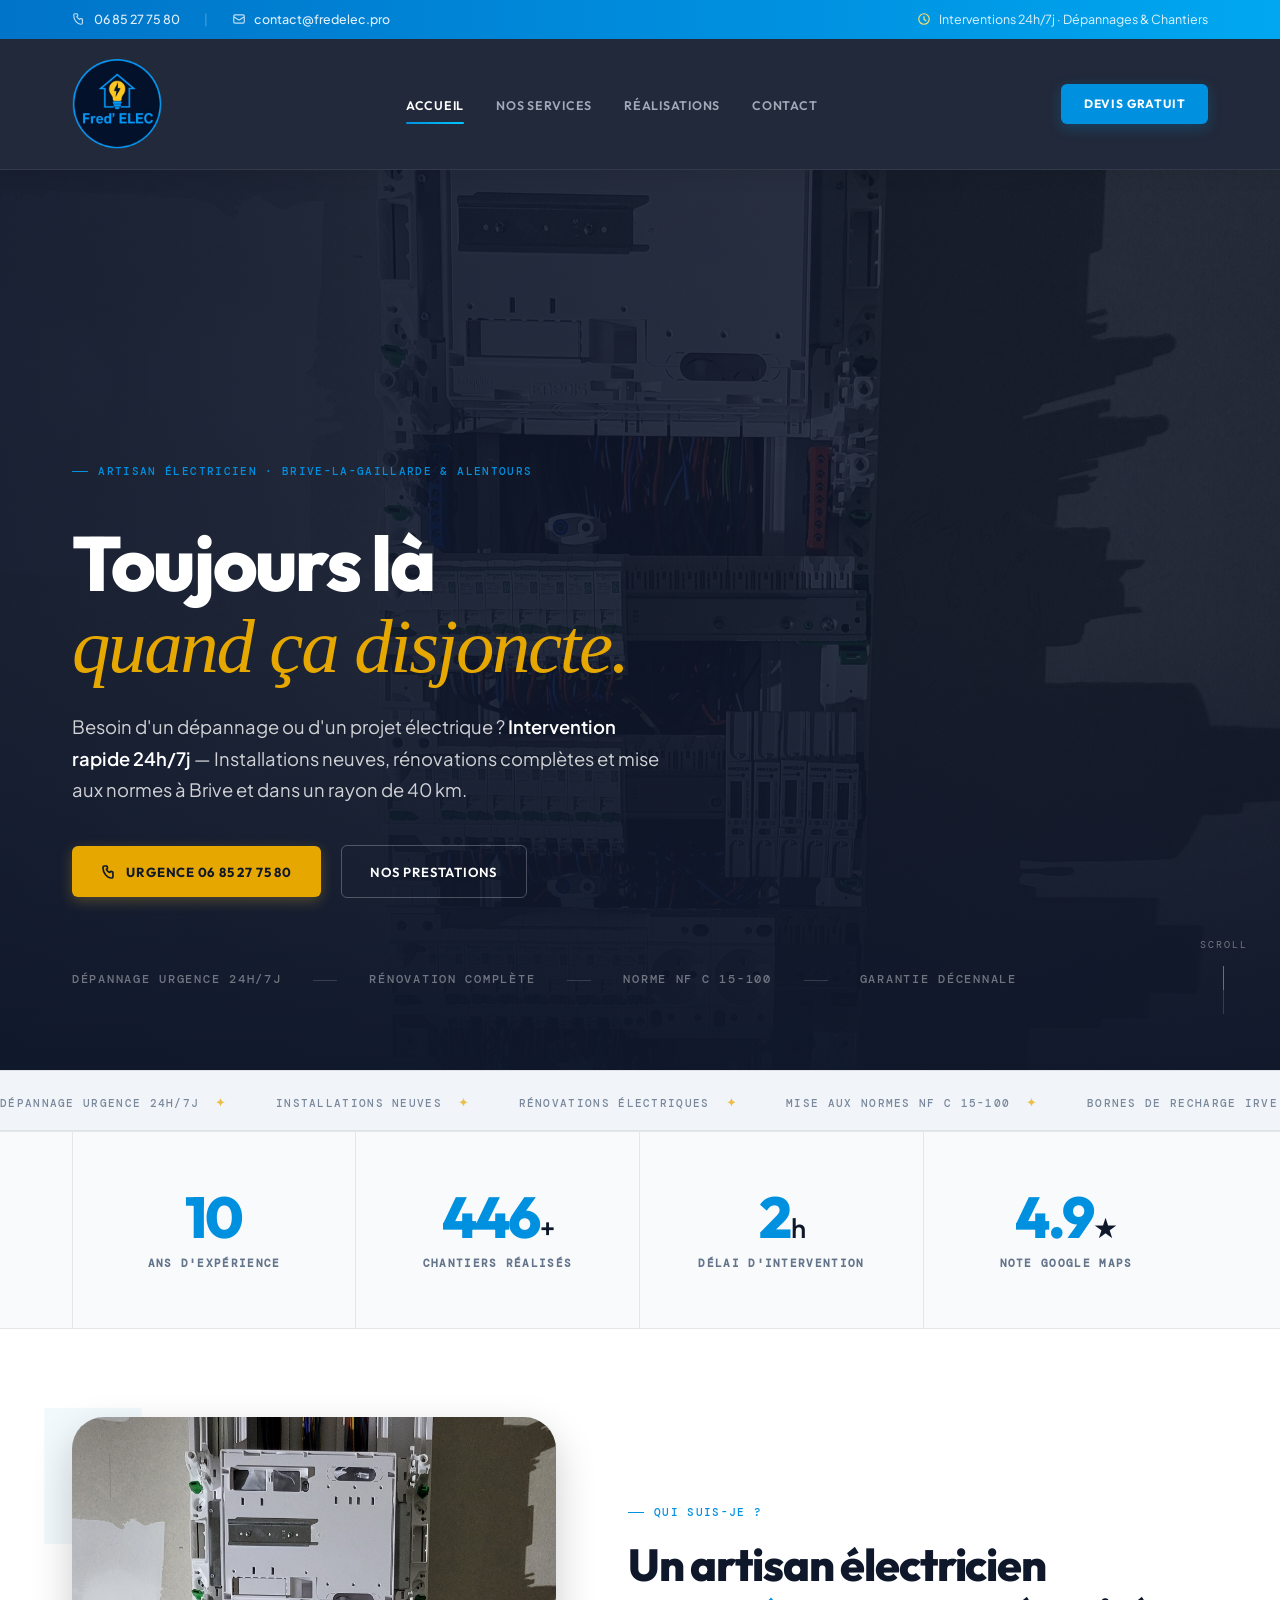
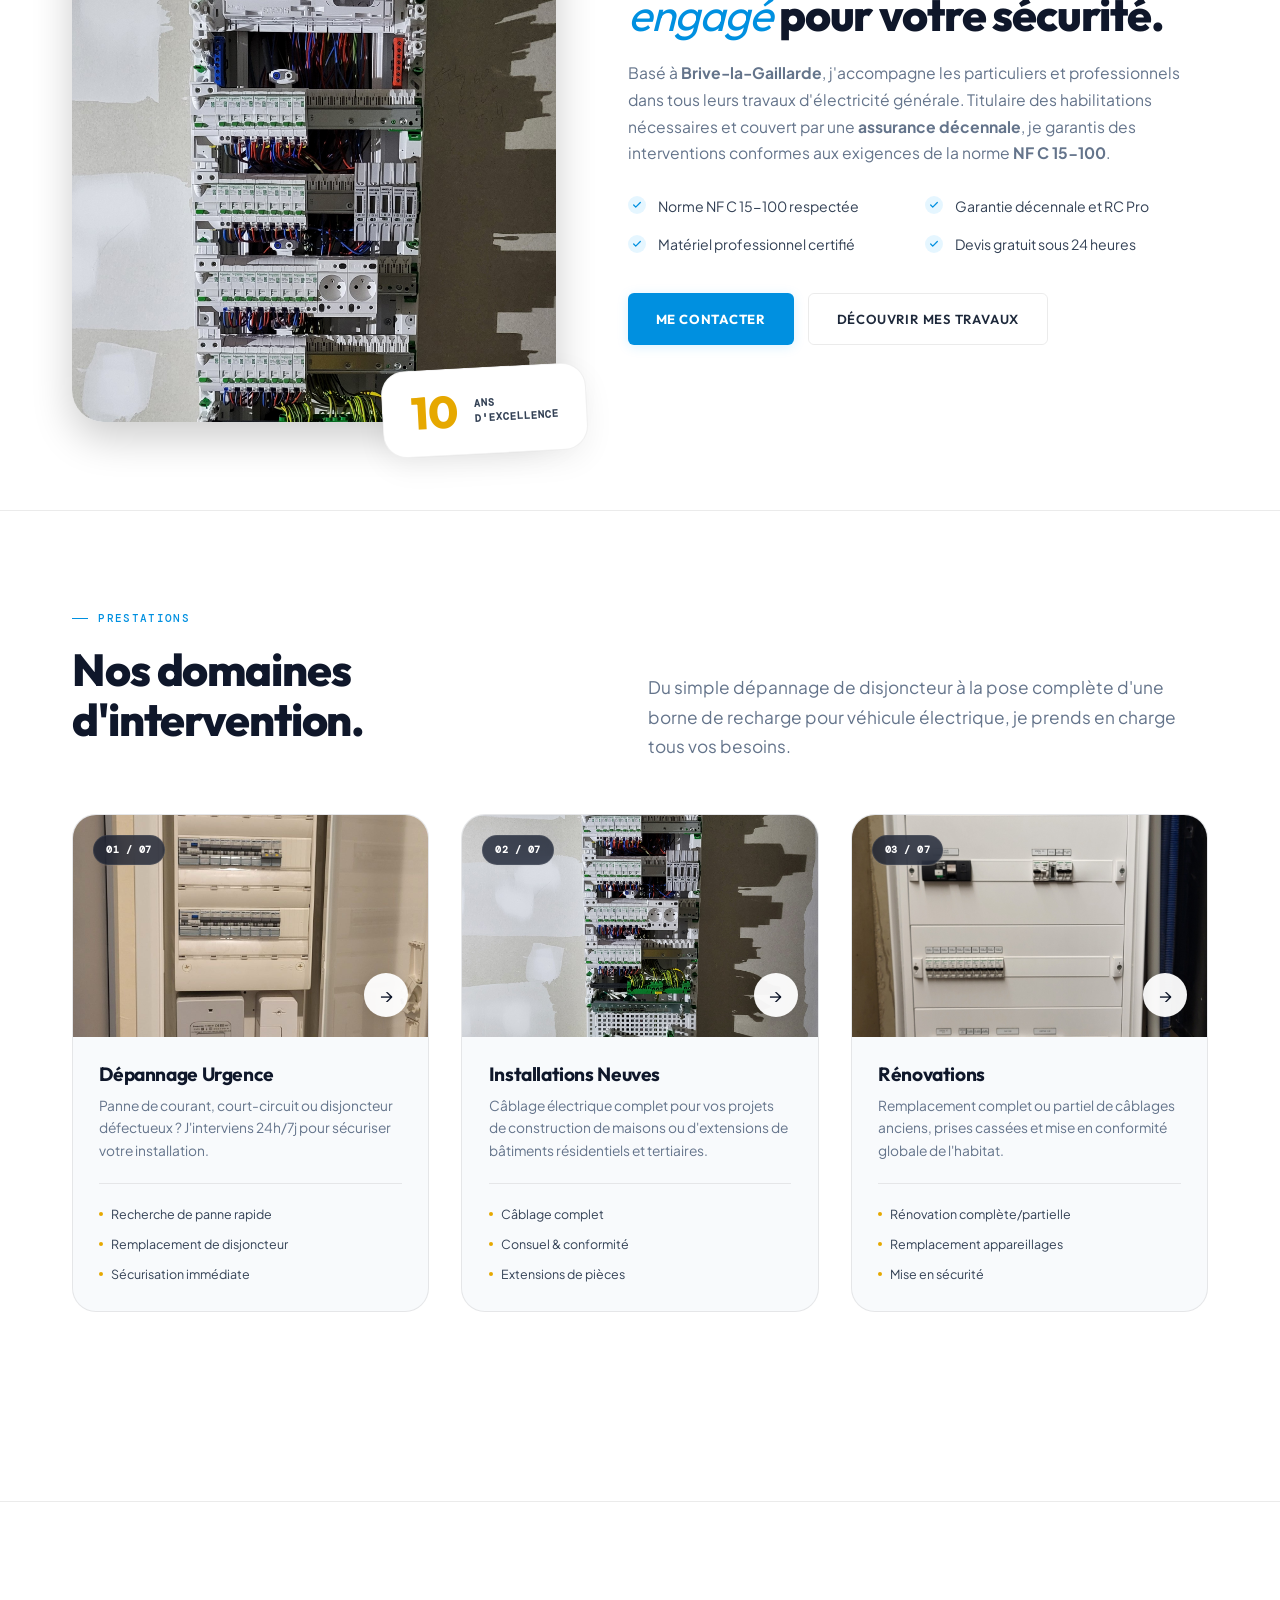
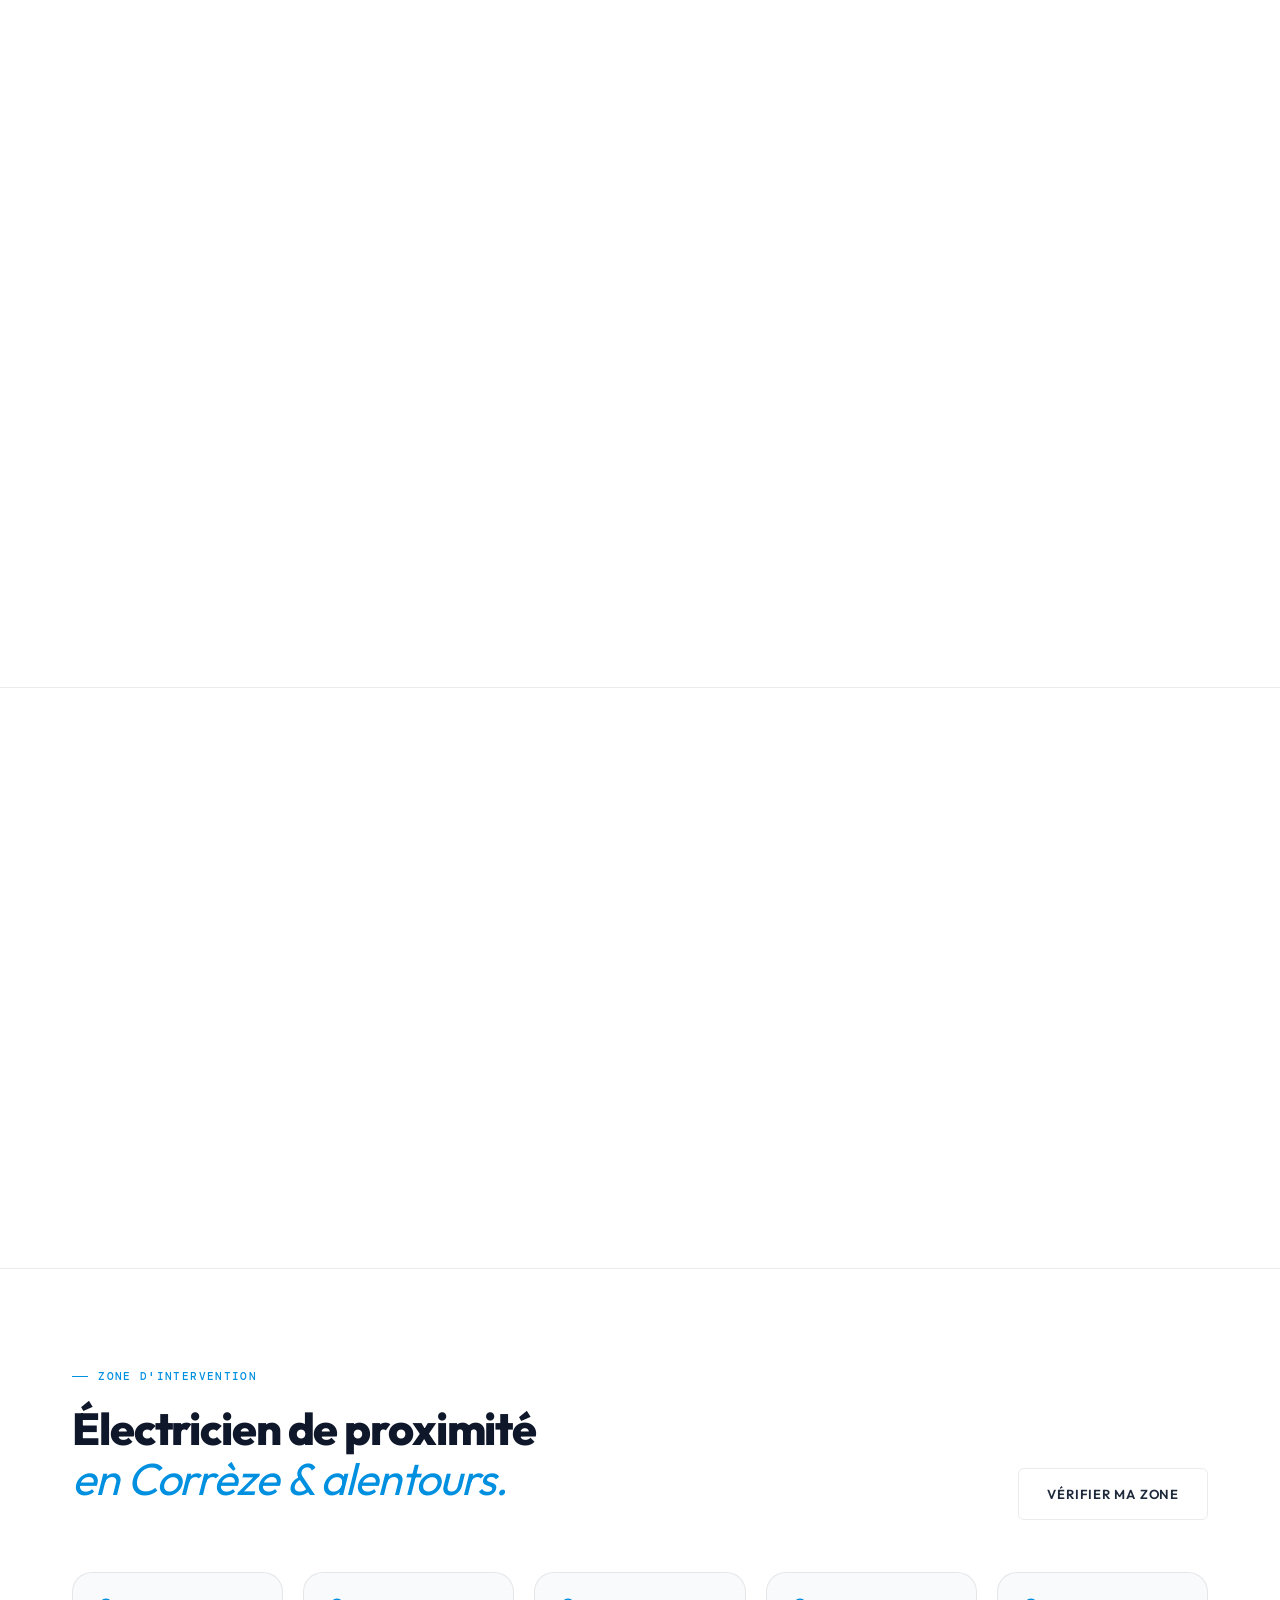
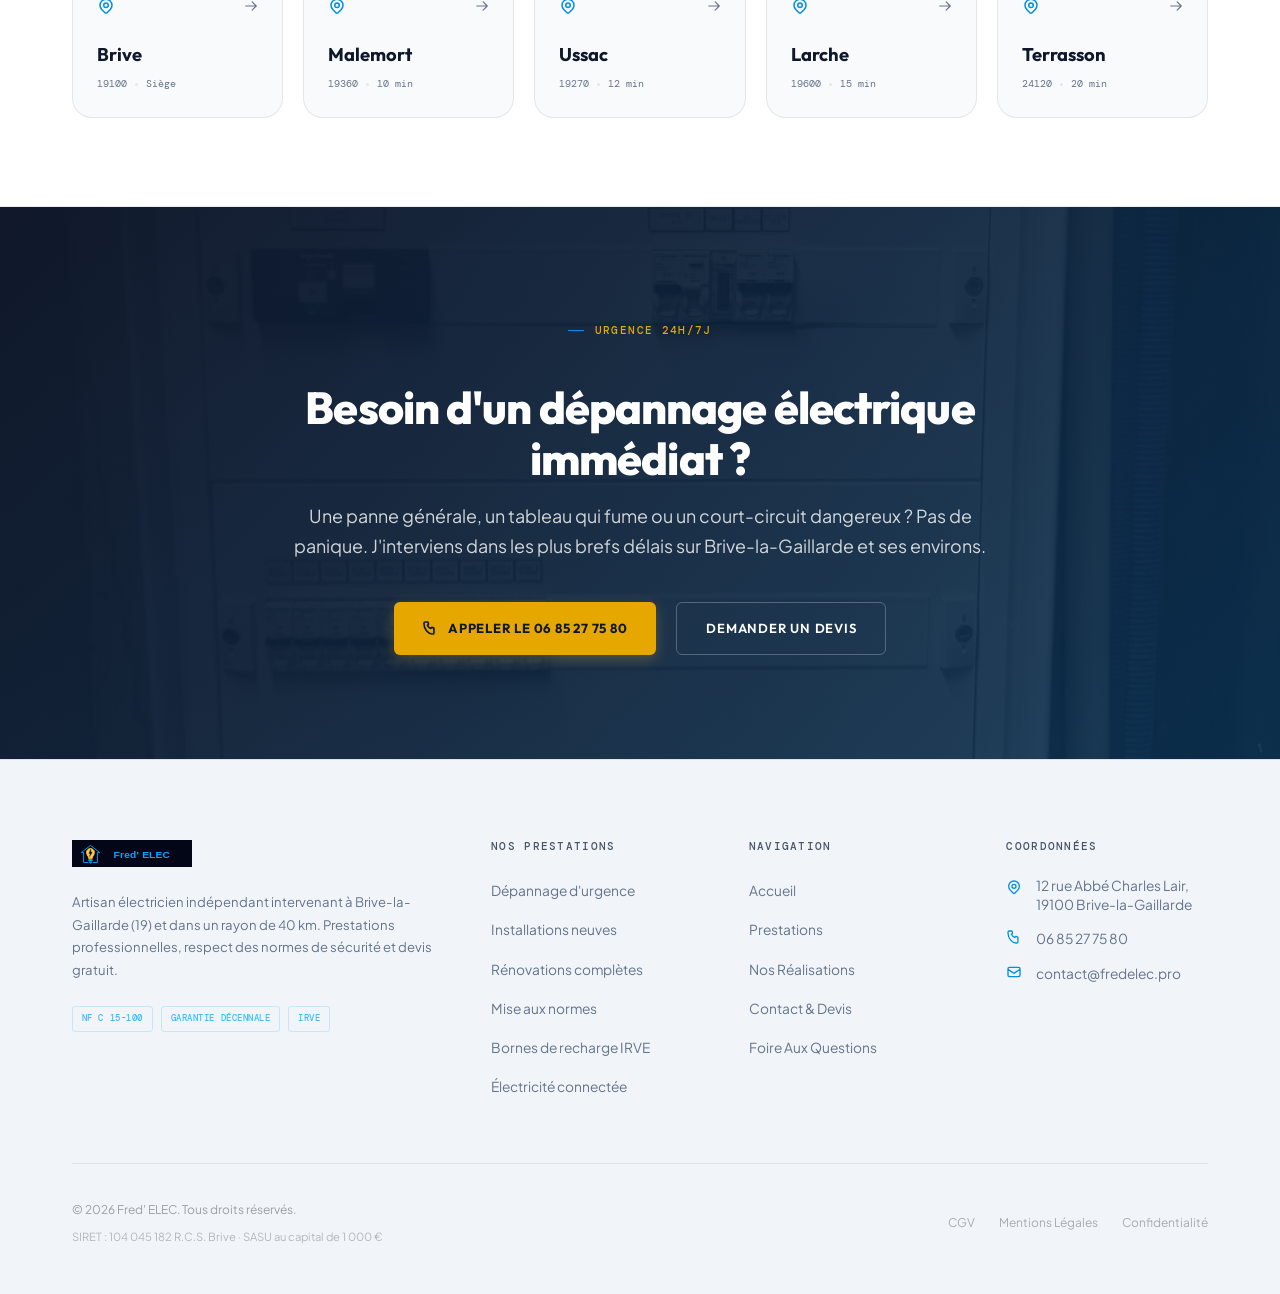
==== commit 2665fca7: "feat: implement foundational design system, site layout, and navigation structure" ====
--- a/index.html
+++ b/index.html
@@ -254,18 +254,22 @@
 
     <!-- ════ HERO SECTION ════════════════════════════════ -->
     <section class="hero" aria-label="Accueil Fred' ELEC">
-      <div class="grid-bg"></div>
-      <div class="glow-blur glow-blue" style="top: 20%; left: 5%"></div>
+      <img
+        src="assets/Maison_neuve.jpg"
+        alt="Artisan Électricien Brive"
+        class="hero-bg-img"
+      />
+      <div class="hero-overlay-v"></div>
+      <div class="hero-overlay-h"></div>
 
       <div class="wrap hero-content">
-        <div class="hero-badge reveal">
-          Artisan Électricien — Brive-la-Gaillarde & Alentours
-        </div>
+        <span class="eyebrow hero-eyebrow reveal">
+          Artisan Électricien · Brive-la-Gaillarde &amp; Alentours
+        </span>
 
         <h1 class="hero-h1 reveal">
-          TOUJOURS LÀ<br />
-          QUAND ÇA <span class="text-blue">DISJONCTE</span
-          ><span class="text-yellow">.</span>
+          Toujours là<br />
+          <span class="hero-italic">quand ça disjoncte.</span>
         </h1>
 
         <p class="hero-sub reveal">
@@ -276,7 +280,7 @@
         </p>
 
         <div class="hero-actions stagger">
-          <a href="tel:0685277580" class="btn-primary">
+          <a href="tel:0685277580" class="btn-primary-light">
             <svg
               width="16"
               height="16"
@@ -293,7 +297,24 @@
             </svg>
             Urgence 06 85 27 75 80
           </a>
-          <a href="services.html" class="btn-outline">Nos prestations</a>
+          <a href="services.html" class="btn-outline-light">Nos prestations</a>
+        </div>
+
+        <div class="hero-credentials reveal">
+          <span>Dépannage Urgence 24h/7j</span>
+          <span class="cred-sep"></span>
+          <span>Rénovation Complète</span>
+          <span class="cred-sep"></span>
+          <span>Norme NF C 15-100</span>
+          <span class="cred-sep"></span>
+          <span>Garantie Décennale</span>
+        </div>
+      </div>
+
+      <div class="hero-scroll-indicator">
+        <span>Scroll</span>
+        <div class="scroll-line">
+          <span class="scroll-dot"></span>
         </div>
       </div>
     </section>
@@ -328,28 +349,27 @@
         <div class="stats-row stagger">
           <div class="stat-cell">
             <div class="stat-val">
-              <span data-count="10" data-suffix="">0</span
-              ><span class="u"> ans</span>
-            </div>
-            <div class="stat-lbl">d'expérience terrain</div>
+              <span data-count="10" data-suffix="">0</span>
+            </div>
+            <div class="stat-lbl">Ans d'expérience</div>
           </div>
           <div class="stat-cell">
             <div class="stat-val">
               <span data-count="450" data-suffix="">0</span
               ><span class="u">+</span>
             </div>
-            <div class="stat-lbl">chantiers réalisés</div>
+            <div class="stat-lbl">Chantiers réalisés</div>
           </div>
           <div class="stat-cell">
             <div class="stat-val">
               <span data-count="2" data-suffix="">0</span
               ><span class="u">h</span>
             </div>
-            <div class="stat-lbl">délai max urgence</div>
+            <div class="stat-lbl">Délai d'intervention</div>
           </div>
           <div class="stat-cell">
             <div class="stat-val">4.9<span class="u">★</span></div>
-            <div class="stat-lbl">note Google Maps</div>
+            <div class="stat-lbl">Note Google Maps</div>
           </div>
         </div>
       </div>
@@ -361,6 +381,7 @@
         <div class="about-grid">
           <!-- Image frame with visual details -->
           <div class="about-visual reveal">
+            <div class="about-bg-char">F</div>
             <div class="about-img-frame">
               <img
                 src="assets/Maison_neuve.jpg"
@@ -369,7 +390,7 @@
             </div>
             <div class="about-badge-card">
               <div class="num">10</div>
-              <div class="lbl">ans<br />d'expérience</div>
+              <div class="lbl">ans<br />d'excellence</div>
             </div>
           </div>
 
@@ -377,11 +398,9 @@
           <div class="about-text-content reveal">
             <span class="eyebrow">Qui suis-je ?</span>
             <h2 class="h2" id="about-h">
-              Un artisan électricien<br /><span
-                class="text-blue italic font-normal"
-                >engagé</span
-              >
-              pour votre sécurité.
+              Un artisan électricien<br />
+              <span class="text-blue italic font-normal">engagé</span> pour
+              votre sécurité.
             </h2>
 
             <p class="about-desc">
@@ -395,19 +414,71 @@
 
             <div class="about-bullets-list">
               <div class="about-bullet-li">
-                <span class="bullet-icon">✓</span>
+                <span class="bullet-icon">
+                  <svg
+                    width="10"
+                    height="10"
+                    viewBox="0 0 24 24"
+                    fill="none"
+                    stroke="currentColor"
+                    stroke-width="3"
+                    stroke-linecap="round"
+                    stroke-linejoin="round"
+                  >
+                    <path d="M20 6L9 17l-5-5" />
+                  </svg>
+                </span>
                 <span>Norme NF C 15-100 respectée</span>
               </div>
               <div class="about-bullet-li">
-                <span class="bullet-icon">✓</span>
+                <span class="bullet-icon">
+                  <svg
+                    width="10"
+                    height="10"
+                    viewBox="0 0 24 24"
+                    fill="none"
+                    stroke="currentColor"
+                    stroke-width="3"
+                    stroke-linecap="round"
+                    stroke-linejoin="round"
+                  >
+                    <path d="M20 6L9 17l-5-5" />
+                  </svg>
+                </span>
                 <span>Garantie décennale et RC Pro</span>
               </div>
               <div class="about-bullet-li">
-                <span class="bullet-icon">✓</span>
+                <span class="bullet-icon">
+                  <svg
+                    width="10"
+                    height="10"
+                    viewBox="0 0 24 24"
+                    fill="none"
+                    stroke="currentColor"
+                    stroke-width="3"
+                    stroke-linecap="round"
+                    stroke-linejoin="round"
+                  >
+                    <path d="M20 6L9 17l-5-5" />
+                  </svg>
+                </span>
                 <span>Matériel professionnel certifié</span>
               </div>
               <div class="about-bullet-li">
-                <span class="bullet-icon">✓</span>
+                <span class="bullet-icon">
+                  <svg
+                    width="10"
+                    height="10"
+                    viewBox="0 0 24 24"
+                    fill="none"
+                    stroke="currentColor"
+                    stroke-width="3"
+                    stroke-linecap="round"
+                    stroke-linejoin="round"
+                  >
+                    <path d="M20 6L9 17l-5-5" />
+                  </svg>
+                </span>
                 <span>Devis gratuit sous 24 heures</span>
               </div>
             </div>
@@ -559,6 +630,78 @@
           <a href="services.html" class="btn-outline"
             >Voir toutes nos prestations</a
           >
+        </div>
+      </div>
+    </section>
+
+    <hr class="rule" />
+
+    <!-- ════ PORTFOLIO SECTION ═══════════════════════════ -->
+    <section class="section" aria-labelledby="portfolio-h">
+      <div class="wrap">
+        <div class="section-header reveal">
+          <div>
+            <span class="eyebrow">Nos Réalisations</span>
+            <h2 class="h2" id="portfolio-h">
+              Chantiers récents,<br /><span class="text-blue italic font-normal"
+                >finitions de qualité.</span
+              >
+            </h2>
+          </div>
+          <a href="realisations.html" class="btn-outline"
+            >Voir tout le portfolio</a
+          >
+        </div>
+
+        <div class="portfolio-grid cols-4 stagger">
+          <!-- Project 1 -->
+          <div class="portfolio-card aspect-3-4">
+            <img
+              src="assets/Réno.jpg"
+              alt="Mise en sécurité tableau"
+              loading="lazy"
+            />
+            <div class="portfolio-overlay">
+              <span class="portfolio-cat">Dépannage</span>
+              <h3 class="portfolio-title">Mise en sécurité tableau</h3>
+            </div>
+          </div>
+          <!-- Project 2 -->
+          <div class="portfolio-card aspect-3-4">
+            <img
+              src="assets/Maison_neuve.jpg"
+              alt="Installation neuve"
+              loading="lazy"
+            />
+            <div class="portfolio-overlay">
+              <span class="portfolio-cat">Neuf</span>
+              <h3 class="portfolio-title">Installation villa contemporaine</h3>
+            </div>
+          </div>
+          <!-- Project 3 -->
+          <div class="portfolio-card aspect-3-4">
+            <img
+              src="assets/Divisionnaire.jpg"
+              alt="Tableau divisionnaire"
+              loading="lazy"
+            />
+            <div class="portfolio-overlay">
+              <span class="portfolio-cat">Rénovation</span>
+              <h3 class="portfolio-title">Câblage divisionnaire</h3>
+            </div>
+          </div>
+          <!-- Project 4 -->
+          <div class="portfolio-card aspect-3-4">
+            <img
+              src="assets/TGBT.jpg"
+              alt="Armoire électrique TGBT"
+              loading="lazy"
+            />
+            <div class="portfolio-overlay">
+              <span class="portfolio-cat">Tertiaire</span>
+              <h3 class="portfolio-title">Armoire électrique TGBT</h3>
+            </div>
+          </div>
         </div>
       </div>
     </section>
@@ -586,27 +729,283 @@
       </div>
     </section>
 
+    <hr class="rule" />
+
+    <!-- ════ INTERVENTION ZONES SECTION ══════════════════ -->
+    <section class="section" aria-labelledby="zones-h">
+      <div class="wrap">
+        <div class="section-header reveal">
+          <div>
+            <span class="eyebrow">Zone d'intervention</span>
+            <h2 class="h2" id="zones-h">
+              Électricien de proximité<br /><span
+                class="text-blue italic font-normal"
+                >en Corrèze &amp; alentours.</span
+              >
+            </h2>
+          </div>
+          <a href="contact.html" class="btn-outline">Vérifier ma zone</a>
+        </div>
+
+        <div class="cities-grid stagger">
+          <!-- City 1 -->
+          <a href="contact.html" class="city-card">
+            <div class="city-card-header">
+              <svg
+                class="icon-pin"
+                fill="none"
+                viewBox="0 0 24 24"
+                stroke="currentColor"
+                stroke-width="2"
+              >
+                <path
+                  stroke-linecap="round"
+                  stroke-linejoin="round"
+                  d="M17.657 16.657L13.414 20.9a1.998 1.998 0 01-2.827 0l-4.244-4.243a8 8 0 1111.314 0z"
+                />
+                <path
+                  stroke-linecap="round"
+                  stroke-linejoin="round"
+                  d="M15 11a3 3 0 11-6 0 3 3 0 016 0z"
+                />
+              </svg>
+              <svg
+                class="icon-arrow"
+                fill="none"
+                viewBox="0 0 24 24"
+                stroke="currentColor"
+                stroke-width="2"
+              >
+                <path
+                  stroke-linecap="round"
+                  stroke-linejoin="round"
+                  d="M14 5l7 7m0 0l-7 7m7-7H3"
+                />
+              </svg>
+            </div>
+            <div class="city-name">Brive</div>
+            <div class="city-meta">
+              <span>19100</span>
+              <span class="city-meta-dot"></span>
+              <span>Siège</span>
+            </div>
+          </a>
+
+          <!-- City 2 -->
+          <a href="contact.html" class="city-card">
+            <div class="city-card-header">
+              <svg
+                class="icon-pin"
+                fill="none"
+                viewBox="0 0 24 24"
+                stroke="currentColor"
+                stroke-width="2"
+              >
+                <path
+                  stroke-linecap="round"
+                  stroke-linejoin="round"
+                  d="M17.657 16.657L13.414 20.9a1.998 1.998 0 01-2.827 0l-4.244-4.243a8 8 0 1111.314 0z"
+                />
+                <path
+                  stroke-linecap="round"
+                  stroke-linejoin="round"
+                  d="M15 11a3 3 0 11-6 0 3 3 0 016 0z"
+                />
+              </svg>
+              <svg
+                class="icon-arrow"
+                fill="none"
+                viewBox="0 0 24 24"
+                stroke="currentColor"
+                stroke-width="2"
+              >
+                <path
+                  stroke-linecap="round"
+                  stroke-linejoin="round"
+                  d="M14 5l7 7m0 0l-7 7m7-7H3"
+                />
+              </svg>
+            </div>
+            <div class="city-name">Malemort</div>
+            <div class="city-meta">
+              <span>19360</span>
+              <span class="city-meta-dot"></span>
+              <span>10 min</span>
+            </div>
+          </a>
+
+          <!-- City 3 -->
+          <a href="contact.html" class="city-card">
+            <div class="city-card-header">
+              <svg
+                class="icon-pin"
+                fill="none"
+                viewBox="0 0 24 24"
+                stroke="currentColor"
+                stroke-width="2"
+              >
+                <path
+                  stroke-linecap="round"
+                  stroke-linejoin="round"
+                  d="M17.657 16.657L13.414 20.9a1.998 1.998 0 01-2.827 0l-4.244-4.243a8 8 0 1111.314 0z"
+                />
+                <path
+                  stroke-linecap="round"
+                  stroke-linejoin="round"
+                  d="M15 11a3 3 0 11-6 0 3 3 0 016 0z"
+                />
+              </svg>
+              <svg
+                class="icon-arrow"
+                fill="none"
+                viewBox="0 0 24 24"
+                stroke="currentColor"
+                stroke-width="2"
+              >
+                <path
+                  stroke-linecap="round"
+                  stroke-linejoin="round"
+                  d="M14 5l7 7m0 0l-7 7m7-7H3"
+                />
+              </svg>
+            </div>
+            <div class="city-name">Ussac</div>
+            <div class="city-meta">
+              <span>19270</span>
+              <span class="city-meta-dot"></span>
+              <span>12 min</span>
+            </div>
+          </a>
+
+          <!-- City 4 -->
+          <a href="contact.html" class="city-card">
+            <div class="city-card-header">
+              <svg
+                class="icon-pin"
+                fill="none"
+                viewBox="0 0 24 24"
+                stroke="currentColor"
+                stroke-width="2"
+              >
+                <path
+                  stroke-linecap="round"
+                  stroke-linejoin="round"
+                  d="M17.657 16.657L13.414 20.9a1.998 1.998 0 01-2.827 0l-4.244-4.243a8 8 0 1111.314 0z"
+                />
+                <path
+                  stroke-linecap="round"
+                  stroke-linejoin="round"
+                  d="M15 11a3 3 0 11-6 0 3 3 0 016 0z"
+                />
+              </svg>
+              <svg
+                class="icon-arrow"
+                fill="none"
+                viewBox="0 0 24 24"
+                stroke="currentColor"
+                stroke-width="2"
+              >
+                <path
+                  stroke-linecap="round"
+                  stroke-linejoin="round"
+                  d="M14 5l7 7m0 0l-7 7m7-7H3"
+                />
+              </svg>
+            </div>
+            <div class="city-name">Larche</div>
+            <div class="city-meta">
+              <span>19600</span>
+              <span class="city-meta-dot"></span>
+              <span>15 min</span>
+            </div>
+          </a>
+
+          <!-- City 5 -->
+          <a href="contact.html" class="city-card">
+            <div class="city-card-header">
+              <svg
+                class="icon-pin"
+                fill="none"
+                viewBox="0 0 24 24"
+                stroke="currentColor"
+                stroke-width="2"
+              >
+                <path
+                  stroke-linecap="round"
+                  stroke-linejoin="round"
+                  d="M17.657 16.657L13.414 20.9a1.998 1.998 0 01-2.827 0l-4.244-4.243a8 8 0 1111.314 0z"
+                />
+                <path
+                  stroke-linecap="round"
+                  stroke-linejoin="round"
+                  d="M15 11a3 3 0 11-6 0 3 3 0 016 0z"
+                />
+              </svg>
+              <svg
+                class="icon-arrow"
+                fill="none"
+                viewBox="0 0 24 24"
+                stroke="currentColor"
+                stroke-width="2"
+              >
+                <path
+                  stroke-linecap="round"
+                  stroke-linejoin="round"
+                  d="M14 5l7 7m0 0l-7 7m7-7H3"
+                />
+              </svg>
+            </div>
+            <div class="city-name">Terrasson</div>
+            <div class="city-meta">
+              <span>24120</span>
+              <span class="city-meta-dot"></span>
+              <span>20 min</span>
+            </div>
+          </a>
+        </div>
+      </div>
+    </section>
+
+    <hr class="rule" />
+
     <!-- ════ URGENCE CTA SECTION ═════════════════════════ -->
-    <section class="section" aria-label="Contact urgence">
-      <div class="wrap reveal">
-        <div class="urg-cta-box">
-          <div class="glow-blur glow-blue"></div>
-          <div class="urg-info">
-            <span class="eyebrow" style="color: var(--accent-yel)"
-              >Urgence 24h/7j</span
+    <section class="urg-cta-section" aria-label="Contact urgence">
+      <img
+        src="assets/Divisionnaire.jpg"
+        alt=""
+        class="urg-bg-img"
+        loading="lazy"
+      />
+      <div class="urg-overlay"></div>
+      <div class="wrap urg-content reveal">
+        <span class="eyebrow" style="color: var(--accent-yel)"
+          >Urgence 24h/7j</span
+        >
+        <h2 class="urg-h2">Besoin d'un dépannage électrique immédiat ?</h2>
+        <p class="urg-p">
+          Une panne générale, un tableau qui fume ou un court-circuit dangereux
+          ? Pas de panique. J'interviens dans les plus brefs délais sur
+          Brive-la-Gaillarde et ses environs.
+        </p>
+        <div class="urg-actions">
+          <a href="tel:0685277580" class="btn-primary-light">
+            <svg
+              width="16"
+              height="16"
+              fill="none"
+              viewBox="0 0 24 24"
+              stroke="currentColor"
+              stroke-width="2.5"
             >
-            <h2>Besoin d'un dépannage électrique immédiat ?</h2>
-            <p>
-              Une panne générale, un tableau qui fume ou un court-circuit
-              dangereux ? Pas de panique. J'interviens dans les plus brefs
-              délais sur Brive-la-Gaillarde et ses environs.
-            </p>
-          </div>
-          <a href="tel:0685277580" class="urg-link-card">
-            <span class="urg-lbl-top">Appeler directement</span>
-            <span class="urg-phone-num">06 85 27 75 80</span>
-            <span class="urg-lbl-bot">Intervention rapide en Corrèze</span>
+              <path
+                stroke-linecap="round"
+                stroke-linejoin="round"
+                d="M3 5a2 2 0 012-2h3.28a1 1 0 01.94.725l.548 2.2a1 1 0 01-.321.988l-1.305.98a10.582 10.582 0 004.872 4.872l.98-1.305a1 1 0 01.988-.321l2.2.548a1 1 0 01.725.94V19a2 2 0 01-2 2h-1C9.716 21 3 14.284 3 6V5z"
+              />
+            </svg>
+            Appeler le 06 85 27 75 80
           </a>
+          <a href="contact.html" class="btn-outline-light">Demander un Devis</a>
         </div>
       </div>
     </section>
--- a/assets/style.css
+++ b/assets/style.css
@@ -189,12 +189,21 @@
 
 /* ── Sticky Navigation Header ───────────────────────── */
 .site-header {
-  position: sticky; top: 0; left: 0; right: 0; z-index: 100;
-  background: #0f172a;
-  border-bottom: 3px solid var(--accent-blue);
-  box-shadow: 0 4px 24px rgba(0, 0, 0, 0.18);
-  padding: 1rem 0;
-  transition: var(--transition);
+  position: sticky;
+  top: 0;
+  z-index: 100;
+  background: rgba(15, 23, 42, 0.92);
+  backdrop-filter: blur(12px);
+  -webkit-backdrop-filter: blur(12px);
+  border-bottom: 1px solid rgba(255, 255, 255, 0.08);
+  box-shadow: 0 4px 20px rgba(0, 0, 0, 0.08);
+  padding: 1.25rem 0;
+  transition: all 0.4s cubic-bezier(0.16, 1, 0.3, 1);
+}
+.site-header.scrolled {
+  padding: 0.9rem 0;
+  background: rgba(15, 23, 42, 0.96);
+  box-shadow: 0 10px 30px rgba(0, 0, 0, 0.15);
 }
 .header-inner {
   display: flex; justify-content: space-between; align-items: center;
@@ -227,20 +236,20 @@
 
 .nav-actions { display: flex; align-items: center; gap: 1.25rem; }
 .btn-nav-cta {
-  background: linear-gradient(135deg, #0090e0, #00b4f0);
+  background: var(--accent-blue);
   border: none;
   color: #fff;
-  padding: 0.55rem 1.25rem;
+  padding: 0.6rem 1.4rem;
   border-radius: var(--r);
   font-family: var(--display); font-weight: 700; font-size: 0.75rem;
   letter-spacing: 0.07em; text-transform: uppercase;
-  box-shadow: 0 2px 10px rgba(0, 144, 224, 0.25);
+  box-shadow: 0 4px 14px rgba(0, 144, 224, 0.25);
 }
 .btn-nav-cta:hover {
-  background: linear-gradient(135deg, #007acc, #0099d6);
+  filter: brightness(1.1);
   color: #fff;
-  box-shadow: 0 4px 18px rgba(0, 144, 224, 0.35);
-  transform: translateY(-1px);
+  box-shadow: 0 6px 20px rgba(0, 144, 224, 0.35);
+  transform: translateY(-2px);
 }
 
 .nav-ham {
@@ -292,38 +301,161 @@
 /* ── Home Hero Section ──────────────────────────────── */
 .hero {
   min-height: 100svh;
-  display: flex; flex-direction: column; justify-content: center;
-  position: relative; overflow: hidden;
-  padding-top: 4rem;
-}
-.hero-content { position: relative; z-index: 1; padding: 3rem 0 3.5rem; }
-.hero-badge {
-  display: inline-flex; align-items: center; gap: 0.6rem;
-  background: rgba(0, 168, 255, 0.07);
-  border: 1px solid rgba(0, 168, 255, 0.2);
-  border-radius: 4px; padding: 0.4rem 0.9rem;
-  font-family: var(--mono); font-size: 0.68rem; font-weight: 500;
-  color: var(--accent-blue); letter-spacing: 0.1em; text-transform: uppercase;
-  margin-bottom: 1.75rem;
-}
-.hero-badge::before {
-  content: ''; width: 6px; height: 6px; border-radius: 50%;
-  background: var(--accent-blue); flex-shrink: 0; opacity: 0.85;
-}
-
+  display: flex;
+  align-items: flex-end;
+  position: relative;
+  overflow: hidden;
+  padding-top: 9rem;
+  padding-bottom: 5rem;
+  background: #0f172a;
+}
+.hero-content {
+  position: relative;
+  z-index: 2;
+  width: 100%;
+}
+.hero-bg-img {
+  position: absolute;
+  inset: 0;
+  z-index: 0;
+  width: 100%;
+  height: 100%;
+  object-fit: cover;
+  opacity: 0.35;
+  transition: transform 0.8s ease;
+}
+.hero-overlay-v {
+  position: absolute;
+  inset: 0;
+  z-index: 1;
+  background: linear-gradient(to bottom, rgba(15, 23, 42, 0.4) 0%, rgba(15, 23, 42, 0.5) 50%, rgba(15, 23, 42, 0.95) 100%);
+}
+.hero-overlay-h {
+  position: absolute;
+  inset: 0;
+  z-index: 1;
+  background: linear-gradient(to right, rgba(15, 23, 42, 0.7) 0%, rgba(15, 23, 42, 0) 100%);
+}
+.hero-eyebrow {
+  color: var(--accent-blue) !important;
+}
+.hero-eyebrow::before {
+  background: var(--accent-blue) !important;
+}
 .hero-h1 {
   font-size: clamp(2.4rem, 6vw, 4.8rem);
-  font-weight: 800; line-height: 1.02; letter-spacing: -0.035em;
-  color: var(--white); margin: 0 0 1.6rem;
+  font-weight: 800;
+  line-height: 1.05;
+  letter-spacing: -0.03em;
+  color: #ffffff;
+  margin: 1.5rem 0;
+}
+.hero-italic {
+  font-family: Georgia, serif;
+  font-weight: 400;
+  font-style: italic;
+  color: var(--accent-yel);
+  text-transform: none;
 }
 .hero-sub {
   font-size: clamp(1rem, 1.7vw, 1.15rem);
-  font-weight: 400; color: var(--gray);
-  line-height: 1.65; max-width: 510px;
+  color: rgba(255, 255, 255, 0.8);
+  line-height: 1.7;
+  max-width: 600px;
   margin-bottom: 2.5rem;
 }
-.hero-sub em { color: var(--white); font-style: normal; font-weight: 500; }
-.hero-actions { display: flex; gap: 1rem; flex-wrap: wrap; align-items: center; }
+.hero-sub em {
+  color: #ffffff;
+  font-style: normal;
+  font-weight: 600;
+}
+.hero-actions {
+  display: flex;
+  gap: 1.25rem;
+  flex-wrap: wrap;
+  align-items: center;
+}
+.btn-primary-light {
+  display: inline-flex; align-items: center; gap: 0.6rem;
+  background: var(--accent-yel); color: #0f172a;
+  padding: 0.9rem 1.8rem; border-radius: var(--r);
+  font-family: var(--display); font-weight: 700; font-size: 0.82rem;
+  letter-spacing: 0.06em; text-transform: uppercase;
+  border: none; cursor: pointer;
+  box-shadow: 0 4px 14px rgba(255, 201, 60, 0.25);
+}
+.btn-primary-light:hover {
+  transform: translateY(-2px);
+  box-shadow: 0 6px 22px rgba(255, 201, 60, 0.35);
+  filter: brightness(1.08);
+}
+.btn-outline-light {
+  display: inline-flex; align-items: center; gap: 0.6rem;
+  background: transparent; color: #ffffff;
+  padding: 0.9rem 1.8rem; border-radius: var(--r);
+  font-family: var(--display); font-weight: 600; font-size: 0.82rem;
+  letter-spacing: 0.06em; text-transform: uppercase;
+  border: 1px solid rgba(255, 255, 255, 0.25); cursor: pointer;
+}
+.btn-outline-light:hover {
+  border-color: #ffffff;
+  background: rgba(255, 255, 255, 0.08);
+  transform: translateY(-2px);
+}
+.hero-credentials {
+  margin-top: 4.5rem;
+  display: flex;
+  flex-wrap: wrap;
+  align-items: center;
+  gap: 2rem;
+  font-family: var(--mono);
+  font-size: 0.72rem;
+  font-weight: 500;
+  color: rgba(255, 255, 255, 0.4);
+  letter-spacing: 0.15em;
+  text-transform: uppercase;
+}
+.cred-sep {
+  width: 24px;
+  height: 1px;
+  background: rgba(255, 255, 255, 0.15);
+}
+.hero-scroll-indicator {
+  position: absolute;
+  bottom: 3.5rem;
+  right: 2rem;
+  z-index: 2;
+  display: flex;
+  flex-direction: column;
+  align-items: center;
+  gap: 0.75rem;
+  color: rgba(255, 255, 255, 0.4);
+  font-family: var(--mono);
+  font-size: 0.65rem;
+  letter-spacing: 0.2em;
+  text-transform: uppercase;
+}
+.scroll-line {
+  width: 1px;
+  height: 48px;
+  background: rgba(255, 255, 255, 0.15);
+  position: relative;
+  overflow: hidden;
+}
+.scroll-dot {
+  position: absolute;
+  top: 0;
+  left: 0;
+  width: 100%;
+  height: 50%;
+  background: var(--accent-blue);
+  animation: scroll-anim 2s cubic-bezier(0.16, 1, 0.3, 1) infinite;
+}
+@keyframes scroll-anim {
+  0% { transform: translateY(-100%); }
+  80% { transform: translateY(100%); }
+  100% { transform: translateY(100%); }
+}
 
 /* ── Service Ticker Marquee ────────────────────────── */
 .marquee-container {
@@ -360,7 +492,7 @@
 .card-premium {
   background: var(--surface);
   border: 1px solid var(--border);
-  border-radius: var(--r-lg);
+  border-radius: 1.5rem;
   overflow: hidden;
   position: relative;
   transition: var(--transition);
@@ -370,7 +502,7 @@
 .card-premium:hover {
   transform: translateY(-4px);
   border-color: var(--border-glow);
-  box-shadow: 0 8px 28px rgba(0, 0, 0, 0.10), 0 0 0 1px rgba(0, 144, 224, 0.12);
+  box-shadow: 0 8px 28px rgba(0, 0, 0, 0.08), 0 0 0 1px rgba(0, 144, 224, 0.12);
 }
 .card-img-wrap {
   position: relative; aspect-ratio: 16 / 10;
@@ -383,23 +515,27 @@
 .card-premium:hover .card-img-wrap img { transform: scale(1.04); }
 
 .card-num {
-  position: absolute; top: 1rem; left: 1rem;
-  font-family: var(--mono); font-size: 0.63rem; font-weight: 500;
-  background: rgba(255, 255, 255, 0.85); color: var(--gray);
-  backdrop-filter: blur(6px); -webkit-backdrop-filter: blur(6px);
-  padding: 0.3rem 0.65rem; border-radius: 3px; border: 1px solid rgba(0,0,0,0.08);
+  position: absolute; top: 1.25rem; left: 1.25rem;
+  font-family: var(--mono); font-size: 0.65rem; font-weight: 600;
+  background: rgba(15, 23, 42, 0.75); color: #ffffff;
+  backdrop-filter: blur(8px); -webkit-backdrop-filter: blur(8px);
+  padding: 0.35rem 0.75rem; border-radius: 99px; border: 1px solid rgba(255,255,255,0.08);
+  z-index: 2;
+  letter-spacing: 0.05em;
 }
 .card-arrow {
-  position: absolute; bottom: 1rem; right: 1rem;
-  width: 36px; height: 36px; border-radius: 50%;
-  background: rgba(255, 255, 255, 0.92); color: #1e293b;
+  position: absolute; bottom: 1.25rem; right: 1.25rem;
+  width: 44px; height: 44px; border-radius: 50%;
+  background: rgba(255, 255, 255, 0.95); color: var(--dark);
   display: flex; align-items: center; justify-content: center;
-  transition: var(--transition);
-  font-size: 0.9rem;
+  transition: all 0.4s cubic-bezier(0.16, 1, 0.3, 1);
+  font-size: 1.15rem;
+  box-shadow: 0 4px 12px rgba(0,0,0,0.08);
+  z-index: 2;
 }
 .card-premium:hover .card-arrow {
   background: var(--accent-blue); color: #fff;
-  transform: rotate(42deg);
+  transform: rotate(45deg) scale(1.05);
 }
 
 .card-body { padding: 1.65rem 1.65rem; display: flex; flex-direction: column; flex-grow: 1; }
@@ -431,26 +567,46 @@
   background: #f8fafc;
   border-top: 1px solid var(--border);
   border-bottom: 1px solid var(--border);
+  position: relative;
+  z-index: 2;
 }
 .stats-row {
-  display: grid; grid-template-columns: repeat(4, 1fr);
+  display: grid;
+  grid-template-columns: repeat(4, 1fr);
 }
 .stat-cell {
-  padding: 3rem 2rem;
+  padding: 3.5rem 1.5rem;
   text-align: center;
-  border-right: 1px solid var(--border);
-}
-.stat-cell:last-child { border-right: none; }
+  border-right: 1px solid rgba(0, 0, 0, 0.08);
+}
+.stat-cell:first-child {
+  border-left: 1px solid rgba(0, 0, 0, 0.08);
+}
+.stat-cell:last-child {
+  border-right: none;
+}
 .stat-val {
   font-family: var(--display);
-  font-size: clamp(2rem, 4vw, 3.4rem);
-  font-weight: 800; line-height: 1; letter-spacing: -0.04em;
-  color: #0f172a; margin-bottom: 0.5rem;
-}
-.stat-val .u { font-size: 0.48em; color: var(--accent-blue); font-weight: 600; margin-left: 1px; }
+  font-size: clamp(2.2rem, 4.5vw, 3.8rem);
+  font-weight: 800;
+  color: var(--accent-blue);
+  line-height: 1;
+  letter-spacing: -0.03em;
+  margin-bottom: 0.5rem;
+}
+.stat-val .u {
+  font-size: 0.48em;
+  color: var(--dark);
+  font-weight: 500;
+}
 .stat-lbl {
-  font-family: var(--mono); font-size: 0.66rem; font-weight: 500;
-  color: var(--gray); letter-spacing: 0.1em; text-transform: uppercase;
+  font-family: var(--mono);
+  font-size: 0.68rem;
+  font-weight: 600;
+  color: var(--gray);
+  letter-spacing: 0.12em;
+  text-transform: uppercase;
+  margin-top: 0.5rem;
 }
 
 /* ── About Grid Section ─────────────────────────────── */
@@ -459,27 +615,48 @@
   align-items: center;
 }
 .about-visual { position: relative; }
+.about-bg-char {
+  position: absolute;
+  top: -2.5rem;
+  left: -2.5rem;
+  font-family: var(--display);
+  font-size: clamp(10rem, 15vw, 15rem);
+  color: rgba(0, 144, 224, 0.05);
+  line-height: 1;
+  font-weight: 800;
+  pointer-events: none;
+  user-select: none;
+  z-index: 0;
+}
 .about-img-frame {
-  border-radius: var(--r-lg); overflow: hidden;
-  box-shadow: 0 16px 40px rgba(0,0,0,0.35);
+  border-radius: 2rem; overflow: hidden;
+  box-shadow: 0 16px 40px rgba(0,0,0,0.2);
   aspect-ratio: 4 / 5;
+  position: relative;
+  z-index: 1;
 }
 .about-img-frame img { width: 100%; height: 100%; object-fit: cover; }
 .about-badge-card {
-  position: absolute; bottom: -1.25rem; right: -0.75rem;
+  position: absolute; bottom: -2rem; right: -2rem;
   background: #ffffff;
-  border: 1px solid rgba(0, 0, 0, 0.1);
-  border-radius: var(--r);
-  padding: 1rem 1.4rem;
-  box-shadow: 0 6px 20px rgba(0,0,0,0.12);
-  display: flex; align-items: center; gap: 0.9rem;
+  border: 1px solid rgba(0, 0, 0, 0.06);
+  border-radius: 1.5rem;
+  padding: 1.25rem 1.75rem;
+  box-shadow: 0 10px 30px rgba(0,0,0,0.06);
+  display: flex; align-items: center; gap: 1rem;
+  transform: rotate(-3deg);
+  z-index: 2;
+  transition: transform 0.4s ease;
+}
+.about-visual:hover .about-badge-card {
+  transform: rotate(0deg) scale(1.03);
 }
 .about-badge-card .num {
-  font-family: var(--display); font-size: 2.4rem; font-weight: 800;
+  font-family: var(--display); font-size: 2.8rem; font-weight: 800;
   color: var(--accent-yel); line-height: 1;
 }
 .about-badge-card .lbl {
-  font-family: var(--mono); font-size: 0.62rem; font-weight: 500;
+  font-family: var(--mono); font-size: 0.65rem; font-weight: 600;
   letter-spacing: 0.1em; color: #334155; text-transform: uppercase;
   line-height: 1.45;
 }
@@ -499,141 +676,204 @@
 }
 .about-actions { display: flex; gap: 0.85rem; flex-wrap: wrap; }
 
-/* ── Portfolio Section ──────────────────────────────── */
-.filter-bar {
-  display: flex; gap: 0.6rem; flex-wrap: wrap;
-  margin-bottom: 2.75rem;
-}
-.btn-filter {
-  background: transparent;
-  border: 1px solid var(--border);
-  color: var(--gray);
-  padding: 0.55rem 1.15rem; border-radius: var(--r);
-  font-family: var(--display); font-weight: 600; font-size: 0.75rem;
-  letter-spacing: 0.05em; cursor: pointer;
-  transition: var(--transition);
-}
-.btn-filter:hover {
-  color: #0f172a; border-color: rgba(0,0,0,0.2);
-}
-.btn-filter.active {
-  background: var(--accent-blue);
-  color: #fff;
-  border-color: var(--accent-blue);
-  box-shadow: 0 2px 10px rgba(0, 168, 255, 0.2);
-}
-
 .portfolio-grid {
-  display: grid; grid-template-columns: repeat(3, 1fr); gap: 1.25rem;
+  display: grid; grid-template-columns: repeat(3, 1fr); gap: 1.5rem;
+}
+.portfolio-grid.cols-4 {
+  grid-template-columns: repeat(4, 1fr);
 }
 .portfolio-card {
   position: relative; overflow: hidden;
-  border-radius: var(--r); background: var(--surface);
+  border-radius: 1.5rem; background: var(--surface);
   border: 1px solid var(--border);
   aspect-ratio: 4 / 3;
   cursor: pointer;
+  box-shadow: 0 4px 15px rgba(0,0,0,0.02);
+}
+.portfolio-card.aspect-3-4 {
+  aspect-ratio: 3 / 4;
 }
 .portfolio-card img {
   width: 100%; height: 100%; object-fit: cover;
-  transition: transform 0.8s cubic-bezier(0.16, 1, 0.3, 1);
-}
-.portfolio-card:hover img { transform: scale(1.06); }
+  transition: transform 1.2s cubic-bezier(0.16, 1, 0.3, 1);
+}
+.portfolio-card:hover img { transform: scale(1.08); }
 .portfolio-card-wrap {
   transition: opacity 0.28s ease, transform 0.28s ease;
 }
 .portfolio-overlay {
   position: absolute; inset: 0;
-  background: linear-gradient(to top, rgba(15, 23, 42, 0.88) 0%, rgba(15, 23, 42, 0.25) 55%, transparent 100%);
-  opacity: 0.82; transition: opacity 0.3s ease;
+  background: linear-gradient(to top, rgba(15, 23, 42, 0.85) 0%, rgba(15, 23, 42, 0.2) 60%, transparent 100%);
+  opacity: 0.85; transition: opacity 0.4s ease;
   display: flex; flex-direction: column; justify-content: flex-end;
   padding: 1.5rem;
-}
-.portfolio-card:hover .portfolio-overlay { opacity: 1; }
+  z-index: 1;
+}
+.portfolio-card:hover .portfolio-overlay { opacity: 0.95; }
 .portfolio-cat {
-  font-family: var(--mono); font-size: 0.6rem; font-weight: 500;
-  color: var(--accent-yel); letter-spacing: 0.1em; text-transform: uppercase;
+  font-family: var(--mono); font-size: 0.6rem; font-weight: 600;
+  color: var(--accent-yel); letter-spacing: 0.12em; text-transform: uppercase;
   margin-bottom: 0.4rem; opacity: 0.85;
 }
 .portfolio-title {
-  font-size: 1.08rem; font-weight: 700; color: var(--white);
-  line-height: 1.25;
+  font-family: var(--display);
+  font-size: 1.15rem; font-weight: 700; color: #ffffff;
+  line-height: 1.2;
+}
+/* Staggered offsets for desktop grid on home */
+@media (min-width: 1024px) {
+  .portfolio-grid.cols-4 > div:nth-child(2),
+  .portfolio-grid.cols-4 > div:nth-child(3) {
+    margin-top: 2.5rem;
+  }
 }
 
 /* ── Testimonials ───────────────────────────────────── */
 .testi-card {
   background: var(--surface);
   border: 1px solid var(--border);
-  border-radius: var(--r-lg);
-  padding: 3.25rem 3rem;
-  max-width: 800px; margin: 0 auto;
+  border-radius: 2rem;
+  padding: 4rem 3rem;
+  max-width: 860px; margin: 0 auto;
   text-align: center;
   position: relative;
   z-index: 1;
+  box-shadow: 0 10px 30px rgba(0, 0, 0, 0.02);
 }
 .testi-quote-icon {
-  font-size: 3.5rem; line-height: 1; color: var(--accent-blue);
-  opacity: 0.08; position: absolute; top: 1.25rem; left: 50%;
+  font-size: 5rem; line-height: 1; color: var(--accent-blue);
+  opacity: 0.08; position: absolute; top: 1.5rem; left: 50%;
   transform: translateX(-50%); font-family: Georgia, serif;
 }
 .testi-stars {
-  color: var(--accent-yel); font-size: 1rem; letter-spacing: 0.2rem;
+  color: var(--accent-yel); font-size: 1rem; letter-spacing: 0.25rem;
+  margin-bottom: 2rem;
+}
+.testi-quote {
+  font-family: var(--display);
+  font-size: clamp(1.2rem, 2.2vw, 1.7rem);
+  font-weight: 500; color: var(--dark);
+  line-height: 1.5; margin-bottom: 2rem;
+  letter-spacing: -0.01em;
+}
+.testi-author {
+  font-family: var(--mono); font-size: 0.72rem; font-weight: 600; color: var(--gray);
+  letter-spacing: 0.12em; text-transform: uppercase;
+}
+
+/* ── Cities Grid ────────────────────────────────────── */
+.cities-grid {
+  display: grid;
+  grid-template-columns: repeat(5, 1fr);
+  gap: 1.25rem;
+}
+.city-card {
+  display: block;
+  background: var(--surface);
+  border: 1px solid var(--border);
+  border-radius: 1.25rem;
+  padding: 1.5rem;
+  transition: all 0.4s cubic-bezier(0.16, 1, 0.3, 1);
+}
+.city-card-header {
+  display: flex;
+  justify-content: space-between;
+  align-items: center;
   margin-bottom: 1.5rem;
 }
-.testi-quote {
-  font-size: clamp(1rem, 1.7vw, 1.2rem);
-  font-weight: 400; font-style: italic; color: #334155;
-  line-height: 1.72; margin-bottom: 1.75rem;
-}
-.testi-author {
-  font-family: var(--mono); font-size: 0.68rem; color: var(--gray);
-  letter-spacing: 0.12em; text-transform: uppercase;
-}
-
-/* ── Urgence CTA Container ──────────────────────────── */
-.urg-cta-box {
-  background: #f0f7ff;
-  border: 1px solid rgba(0, 144, 224, 0.2);
-  border-radius: var(--r-lg);
-  padding: 3.75rem 3.5rem;
-  display: flex; justify-content: space-between; align-items: center;
-  gap: 3rem;
-  position: relative; overflow: hidden;
-  box-shadow: 0 8px 32px rgba(0, 144, 224, 0.08);
-}
-.urg-cta-box .glow-blur {
-  opacity: 0.12; width: 220px; height: 220px; right: -40px; top: -40px;
-}
-.urg-info { max-width: 520px; position: relative; z-index: 1; }
-.urg-info h2 { font-size: 1.85rem; font-weight: 800; margin-bottom: 0.75rem; color: #0f172a; }
-.urg-info p { color: var(--gray); font-size: 0.98rem; line-height: 1.65; }
-
-.urg-link-card {
-  display: flex; flex-direction: column; align-items: center;
-  background: rgba(0, 168, 255, 0.04);
-  border: 1px solid rgba(0, 168, 255, 0.2);
-  padding: 2rem 2.75rem; border-radius: var(--r);
-  text-align: center; text-decoration: none;
-  min-width: 290px;
-  position: relative; z-index: 1;
-}
-.urg-link-card:hover {
-  background: rgba(0, 168, 255, 0.08);
-  border-color: rgba(0, 168, 255, 0.5);
-  box-shadow: 0 4px 20px rgba(0, 168, 255, 0.12);
-  transform: translateY(-2px);
-}
-.urg-lbl-top {
-  font-family: var(--mono); font-size: 0.63rem; font-weight: 500;
-  color: var(--gray); letter-spacing: 0.12em; text-transform: uppercase;
-  margin-bottom: 0.5rem;
-}
-.urg-phone-num {
-  font-family: var(--display); font-size: 1.75rem; font-weight: 800;
-  color: var(--accent-blue); letter-spacing: 0.01em; margin-bottom: 0.5rem;
-}
-.urg-lbl-bot {
-  font-family: var(--mono); font-size: 0.6rem; font-weight: 500;
-  color: var(--accent-yel); letter-spacing: 0.1em; text-transform: uppercase;
+.city-card-header svg.icon-pin {
+  color: var(--accent-blue);
+  width: 18px;
+  height: 18px;
+}
+.city-card-header svg.icon-arrow {
+  color: var(--gray);
+  width: 14px;
+  height: 14px;
+  transition: transform 0.4s ease, color 0.3s ease;
+}
+.city-card:hover {
+  border-color: var(--accent-blue);
+  background: #ffffff;
+  box-shadow: 0 10px 25px rgba(0, 144, 224, 0.05);
+  transform: translateY(-3px);
+}
+.city-card:hover svg.icon-arrow {
+  transform: rotate(45deg) scale(1.1);
+  color: var(--accent-blue);
+}
+.city-name {
+  font-family: var(--display);
+  font-size: 1.15rem;
+  font-weight: 700;
+  color: var(--dark);
+  margin-bottom: 0.3rem;
+}
+.city-meta {
+  display: flex;
+  align-items: center;
+  gap: 0.5rem;
+  font-family: var(--mono);
+  font-size: 0.65rem;
+  color: var(--gray);
+}
+.city-meta-dot {
+  width: 3px;
+  height: 3px;
+  border-radius: 50%;
+  background: var(--border);
+}
+
+/* ── Urgence CTA Section ────────────────────────────── */
+.urg-cta-section {
+  position: relative;
+  background: #0f172a;
+  color: #ffffff;
+  padding: 6.5rem 0;
+  text-align: center;
+  overflow: hidden;
+}
+.urg-bg-img {
+  position: absolute;
+  inset: 0;
+  width: 100%;
+  height: 100%;
+  object-fit: cover;
+  opacity: 0.15;
+  z-index: 0;
+}
+.urg-overlay {
+  position: absolute;
+  inset: 0;
+  background: linear-gradient(135deg, rgba(15, 23, 42, 0.9) 0%, rgba(0, 144, 224, 0.2) 100%);
+  z-index: 1;
+}
+.urg-content {
+  position: relative;
+  z-index: 2;
+  max-width: 800px;
+  margin: 0 auto;
+  padding: 0 2rem;
+}
+.urg-h2 {
+  font-family: var(--display);
+  font-size: clamp(1.85rem, 3.5vw, 2.85rem);
+  font-weight: 800;
+  color: #ffffff;
+  margin: 1.5rem 0 1rem;
+  line-height: 1.15;
+}
+.urg-p {
+  font-size: clamp(0.98rem, 1.7vw, 1.12rem);
+  color: rgba(255, 255, 255, 0.8);
+  line-height: 1.7;
+  margin-bottom: 2.5rem;
+}
+.urg-actions {
+  display: flex;
+  justify-content: center;
+  gap: 1.25rem;
+  flex-wrap: wrap;
 }
 
 /* ── FAQ Section (Accordion) ────────────────────────── */
@@ -909,6 +1149,8 @@
   .about-grid, .contact-grid { grid-template-columns: 1fr; gap: 4rem; }
   .about-badge-card { right: 1rem; }
   .portfolio-grid { grid-template-columns: repeat(2, 1fr); }
+  .portfolio-grid.cols-4 { grid-template-columns: repeat(2, 1fr); }
+  .cities-grid { grid-template-columns: repeat(3, 1fr); }
   .service-detail-row, .service-detail-row:nth-child(even) { grid-template-columns: 1fr; gap: 2.5rem; }
   .service-detail-row:nth-child(even) .service-detail-text { order: 1; }
   .service-detail-row:nth-child(even) .service-detail-visual { order: 2; }
@@ -932,9 +1174,12 @@
   .stat-cell { padding: 2.25rem 1.25rem; border-right: none; }
   .stat-cell:nth-child(1), .stat-cell:nth-child(2) { border-bottom: 1px solid var(--border); }
   .stat-cell:nth-child(odd) { border-right: 1px solid var(--border); }
+  .cities-grid { grid-template-columns: repeat(2, 1fr); }
   .ring-cta { display: flex; }
   .legal-card { padding: 2.5rem 1.5rem; }
   .hero-h1 { letter-spacing: -0.025em; }
+  .hero-scroll-indicator { display: none; }
+  .hero-credentials { display: none; }
 }
 
 @media (max-width: 580px) {
@@ -943,6 +1188,8 @@
   .stat-cell { border-bottom: 1px solid var(--border); }
   .stat-cell:nth-child(3), .stat-cell:nth-child(4) { border-bottom: none; }
   .portfolio-grid { grid-template-columns: 1fr; }
+  .portfolio-grid.cols-4 { grid-template-columns: 1fr; }
+  .cities-grid { grid-template-columns: 1fr; }
   .grid-2 { grid-template-columns: 1fr; gap: 1.5rem; }
   .grid-3 { grid-template-columns: 1fr; }
   .grid-4 { grid-template-columns: 1fr; }
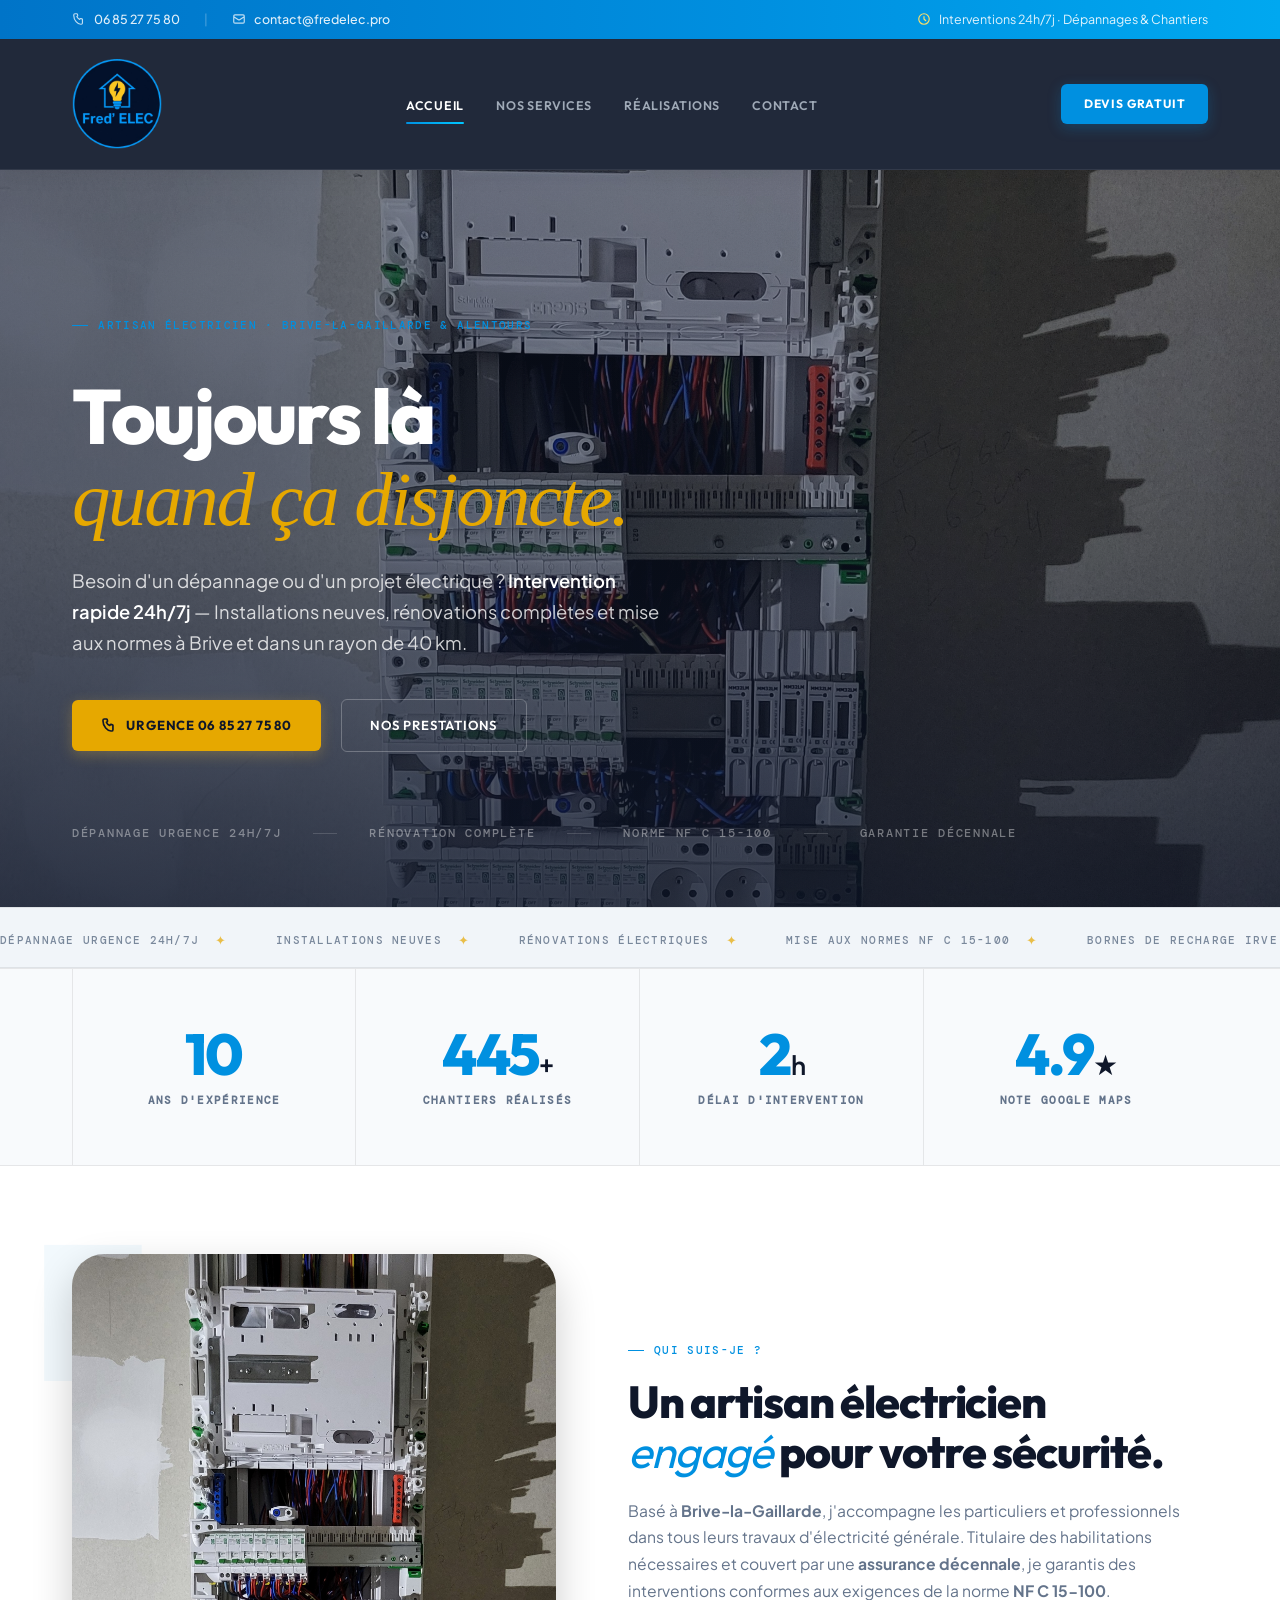
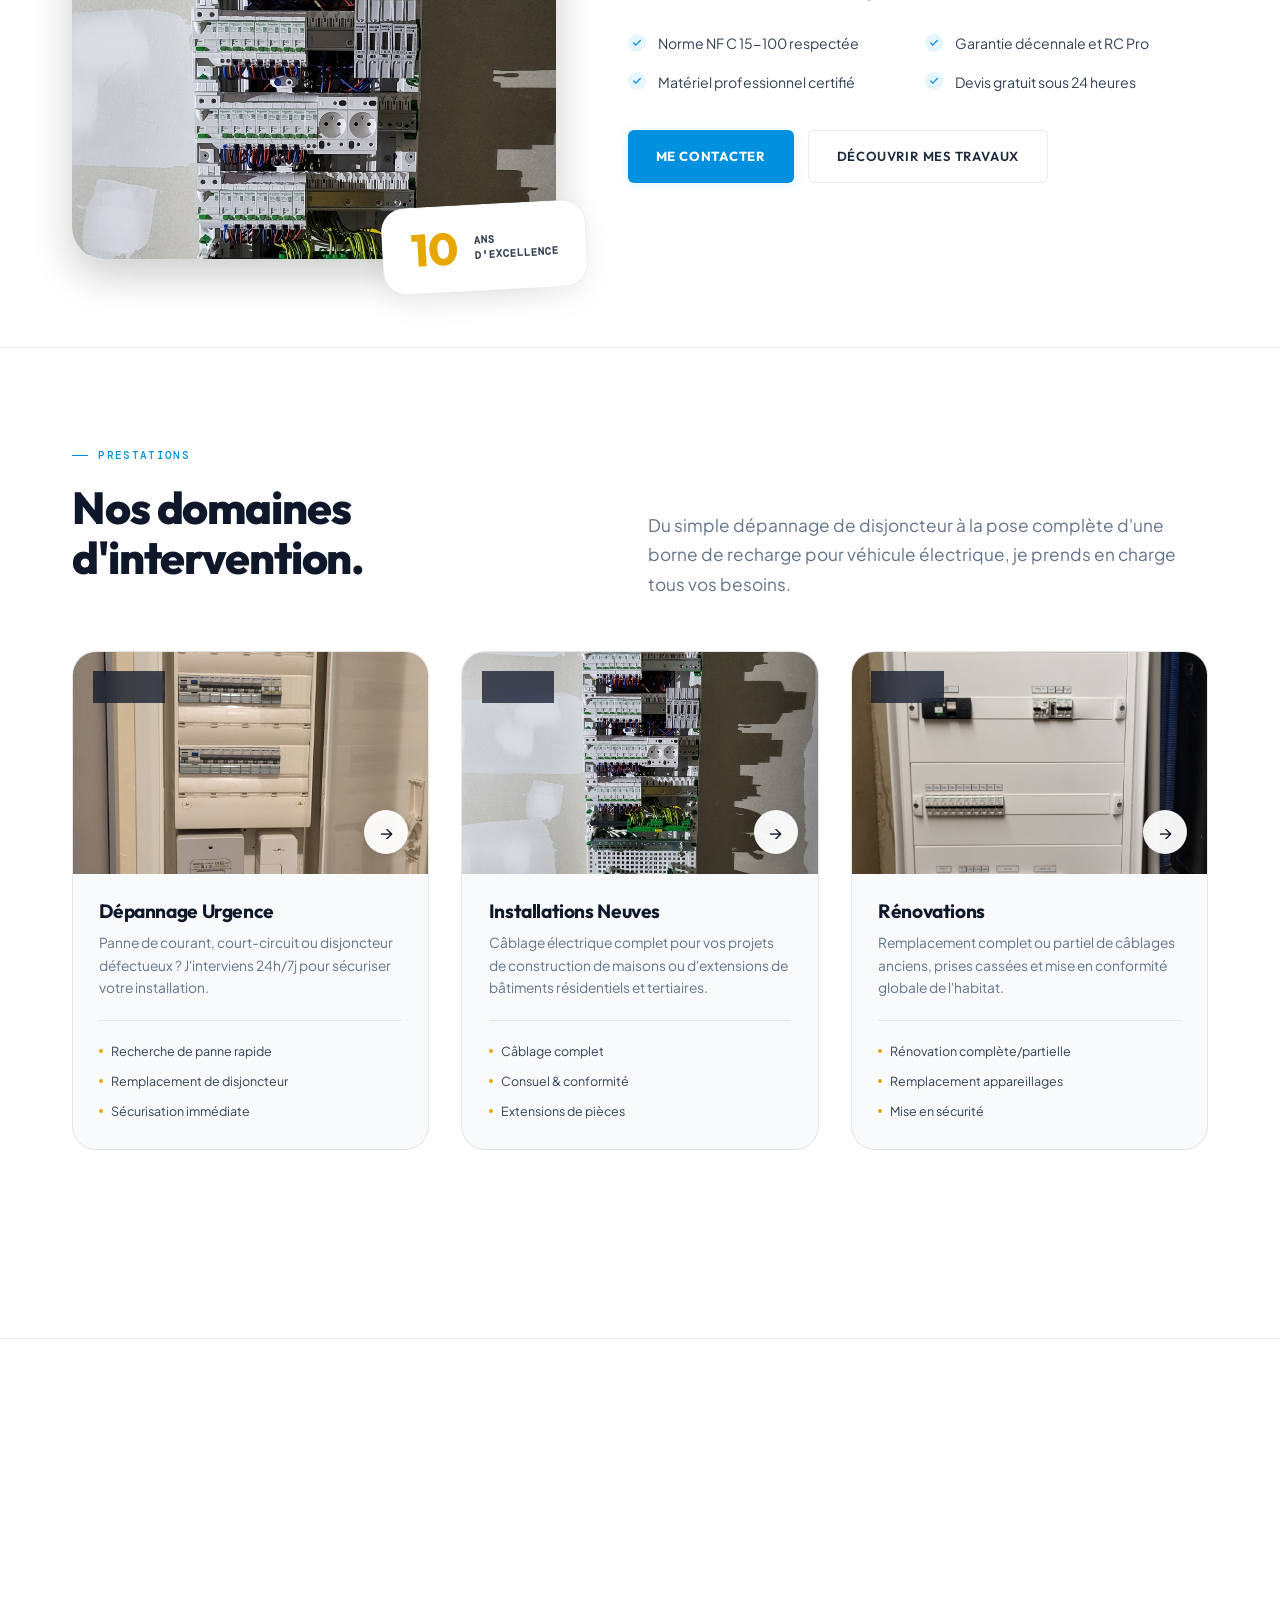
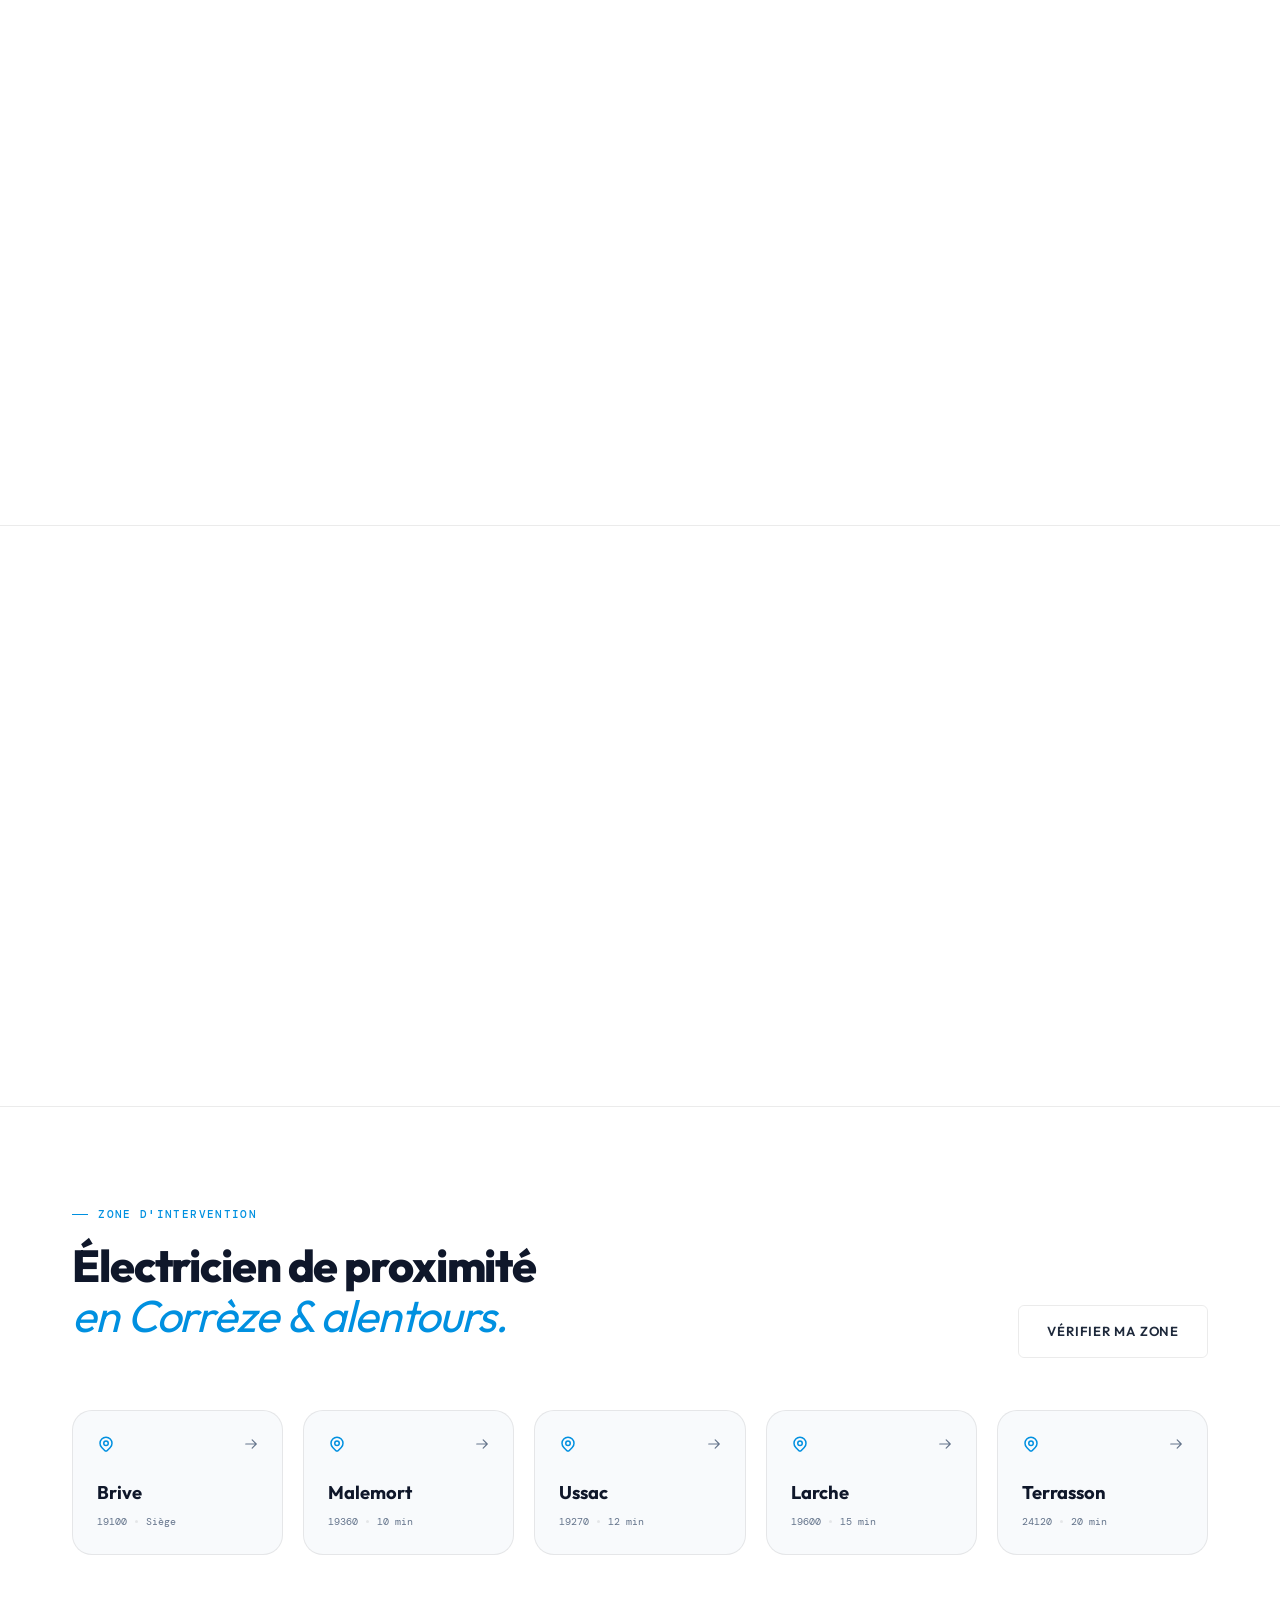
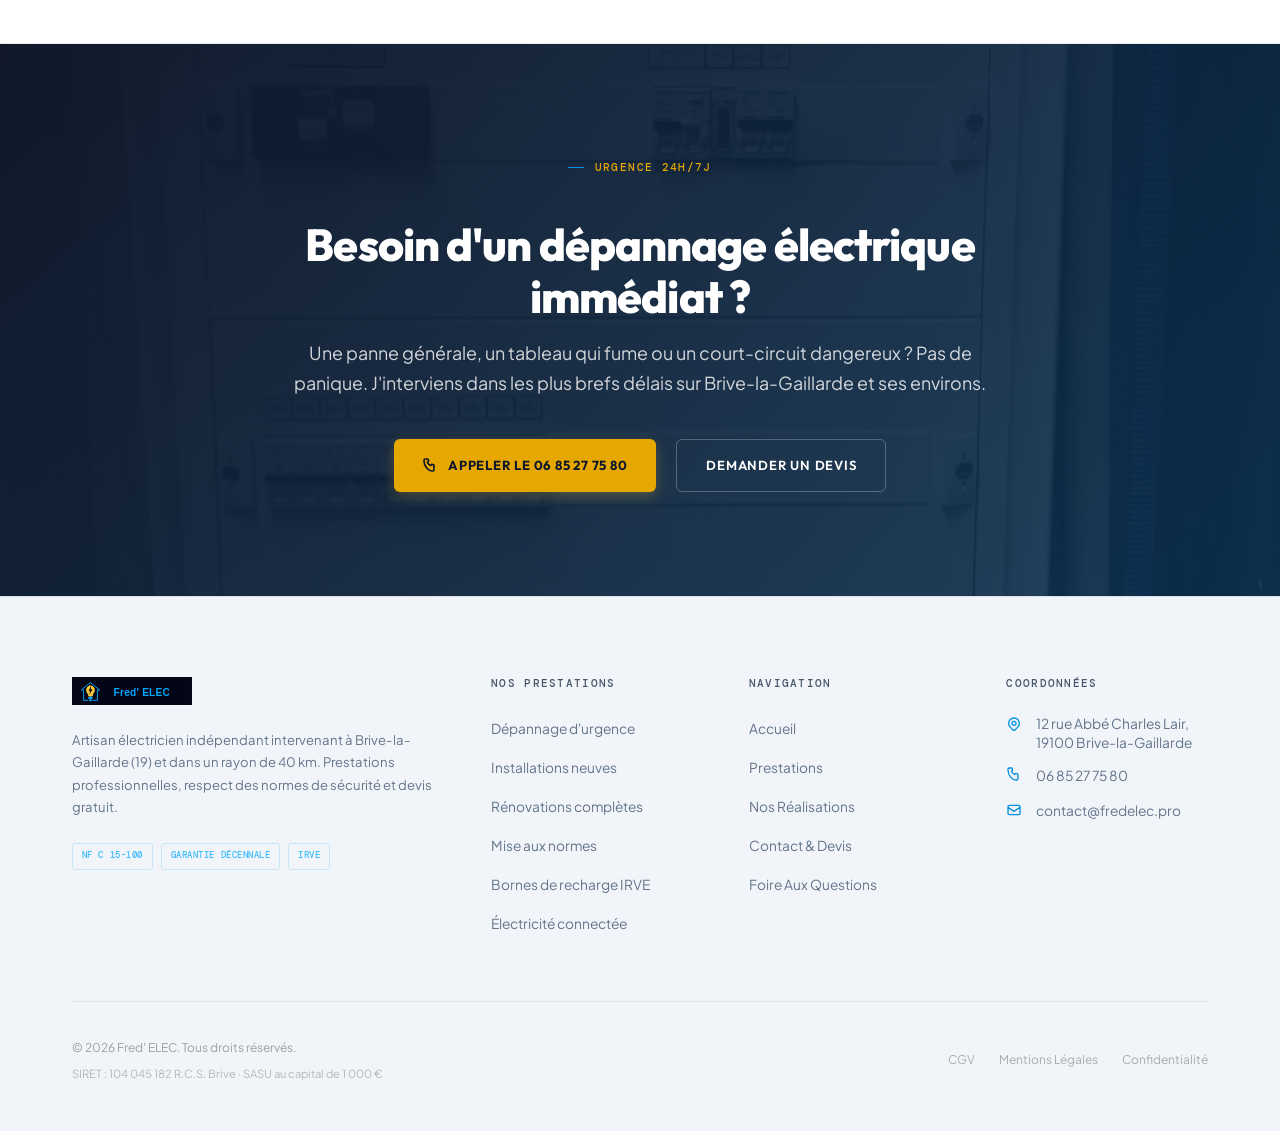
==== commit 027f4575: "homepage edit" ====
--- a/index.html
+++ b/index.html
@@ -311,12 +311,7 @@
         </div>
       </div>
 
-      <div class="hero-scroll-indicator">
-        <span>Scroll</span>
-        <div class="scroll-line">
-          <span class="scroll-dot"></span>
-        </div>
-      </div>
+      
     </section>
 
     <!-- ════ SERVICE TICKER ══════════════════════════════ -->
--- a/assets/style.css
+++ b/assets/style.css
@@ -300,13 +300,13 @@
 
 /* ── Home Hero Section ──────────────────────────────── */
 .hero {
-  min-height: 100svh;
+  min-height: 60vh;
   display: flex;
   align-items: flex-end;
   position: relative;
   overflow: hidden;
-  padding-top: 9rem;
-  padding-bottom: 5rem;
+  padding-top: 8.5rem;
+  padding-bottom: 4rem;
   background: #0f172a;
 }
 .hero-content {
@@ -321,20 +321,20 @@
   width: 100%;
   height: 100%;
   object-fit: cover;
-  opacity: 0.35;
+  opacity: 0.75;
   transition: transform 0.8s ease;
 }
 .hero-overlay-v {
   position: absolute;
   inset: 0;
   z-index: 1;
-  background: linear-gradient(to bottom, rgba(15, 23, 42, 0.4) 0%, rgba(15, 23, 42, 0.5) 50%, rgba(15, 23, 42, 0.95) 100%);
+  background: linear-gradient(to bottom, rgba(15, 23, 42, 0.1) 0%, rgba(15, 23, 42, 0.3) 50%, rgba(15, 23, 42, 0.7) 100%);
 }
 .hero-overlay-h {
   position: absolute;
   inset: 0;
   z-index: 1;
-  background: linear-gradient(to right, rgba(15, 23, 42, 0.7) 0%, rgba(15, 23, 42, 0) 100%);
+  background: linear-gradient(to right, rgba(15, 23, 42, 0.35) 0%, rgba(15, 23, 42, 0) 100%);
 }
 .hero-eyebrow {
   color: var(--accent-blue) !important;
@@ -420,42 +420,7 @@
   height: 1px;
   background: rgba(255, 255, 255, 0.15);
 }
-.hero-scroll-indicator {
-  position: absolute;
-  bottom: 3.5rem;
-  right: 2rem;
-  z-index: 2;
-  display: flex;
-  flex-direction: column;
-  align-items: center;
-  gap: 0.75rem;
-  color: rgba(255, 255, 255, 0.4);
-  font-family: var(--mono);
-  font-size: 0.65rem;
-  letter-spacing: 0.2em;
-  text-transform: uppercase;
-}
-.scroll-line {
-  width: 1px;
-  height: 48px;
-  background: rgba(255, 255, 255, 0.15);
-  position: relative;
-  overflow: hidden;
-}
-.scroll-dot {
-  position: absolute;
-  top: 0;
-  left: 0;
-  width: 100%;
-  height: 50%;
-  background: var(--accent-blue);
-  animation: scroll-anim 2s cubic-bezier(0.16, 1, 0.3, 1) infinite;
-}
-@keyframes scroll-anim {
-  0% { transform: translateY(-100%); }
-  80% { transform: translateY(100%); }
-  100% { transform: translateY(100%); }
-}
+
 
 /* ── Service Ticker Marquee ────────────────────────── */
 .marquee-container {
@@ -1178,7 +1143,6 @@
   .ring-cta { display: flex; }
   .legal-card { padding: 2.5rem 1.5rem; }
   .hero-h1 { letter-spacing: -0.025em; }
-  .hero-scroll-indicator { display: none; }
   .hero-credentials { display: none; }
 }
 
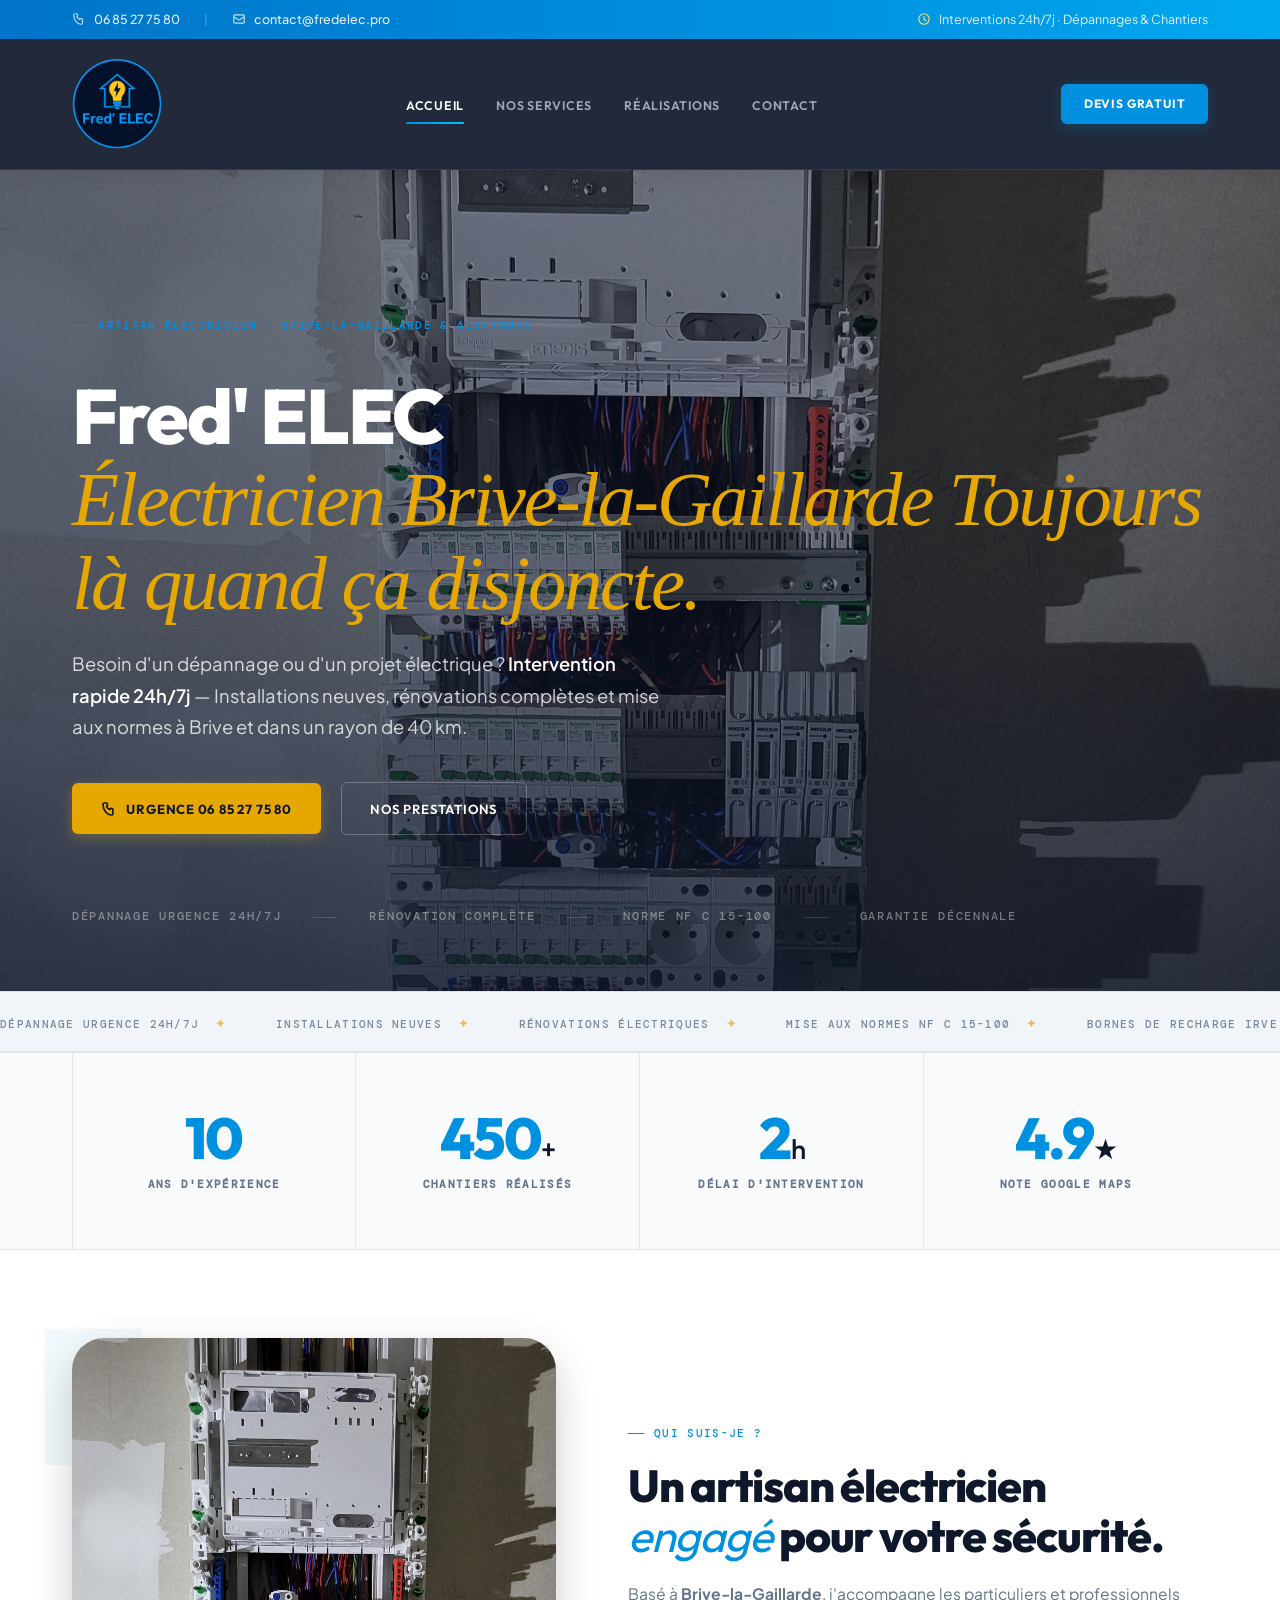
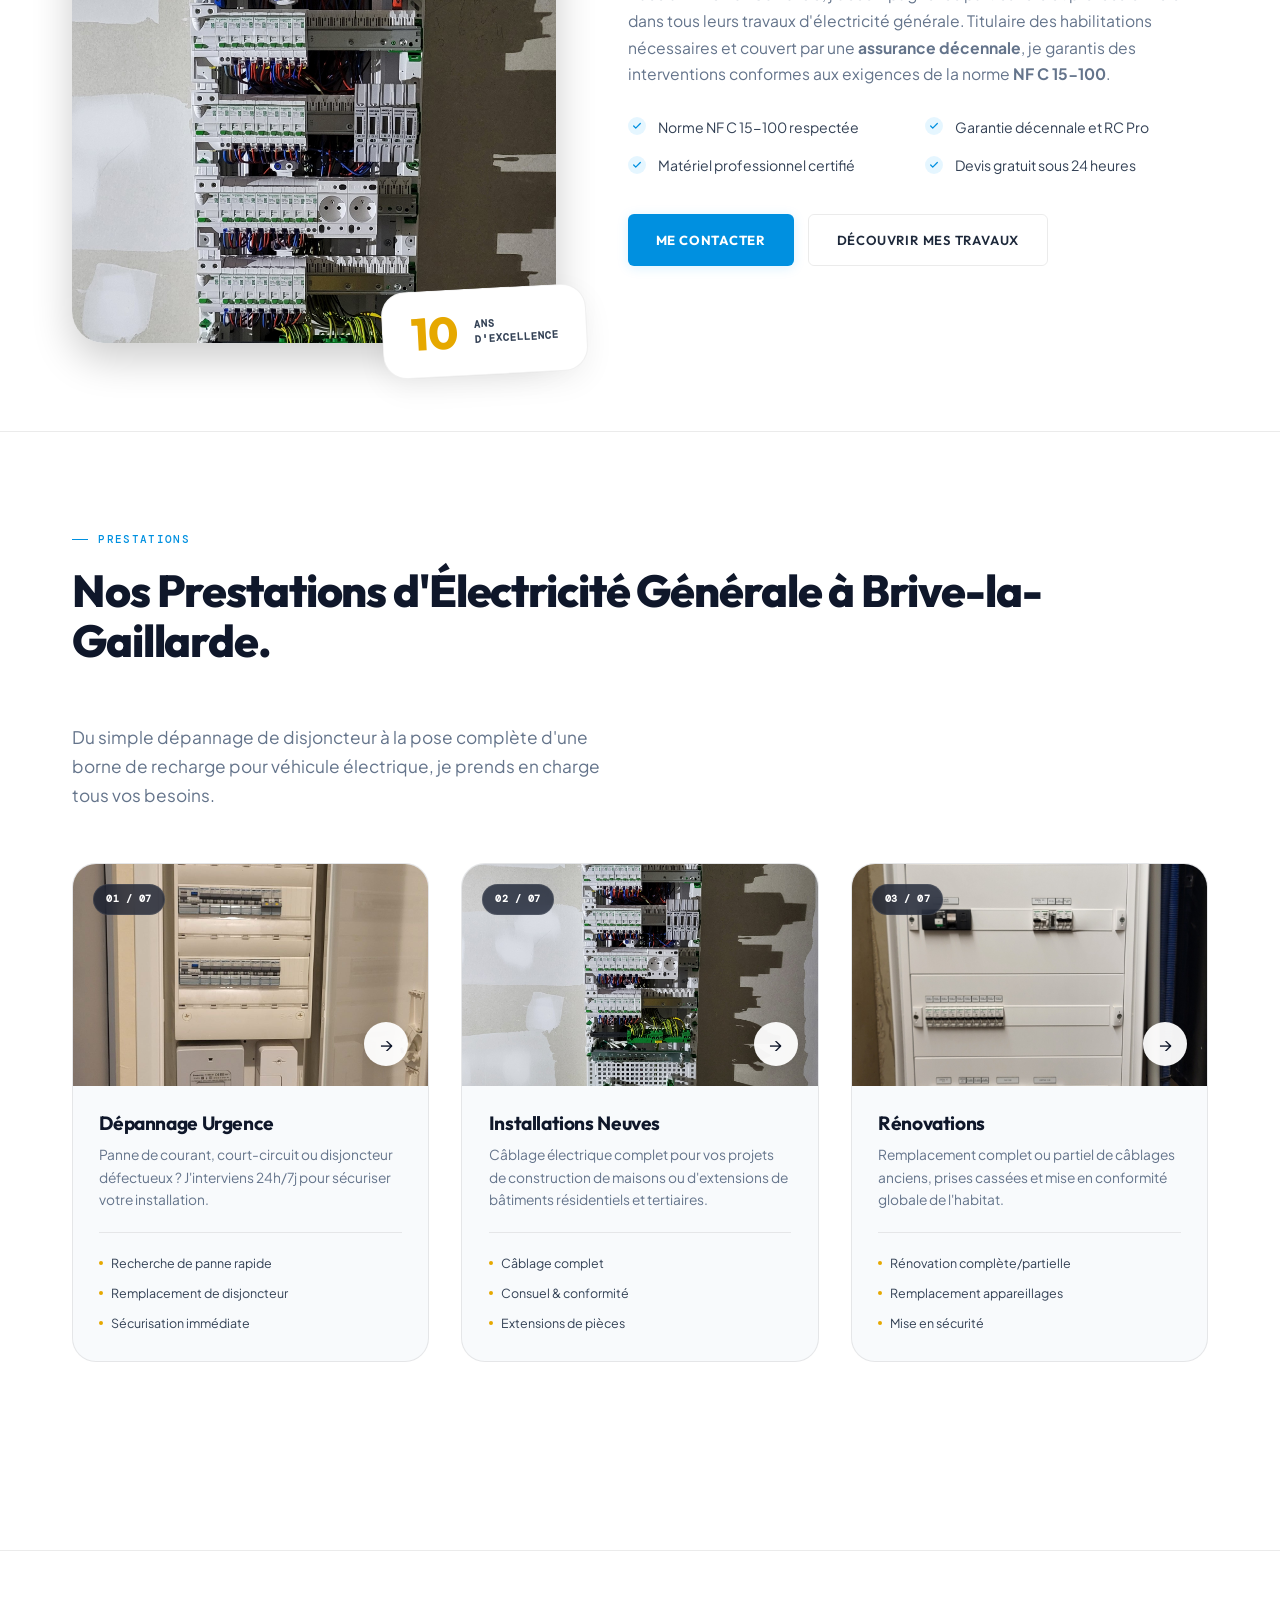
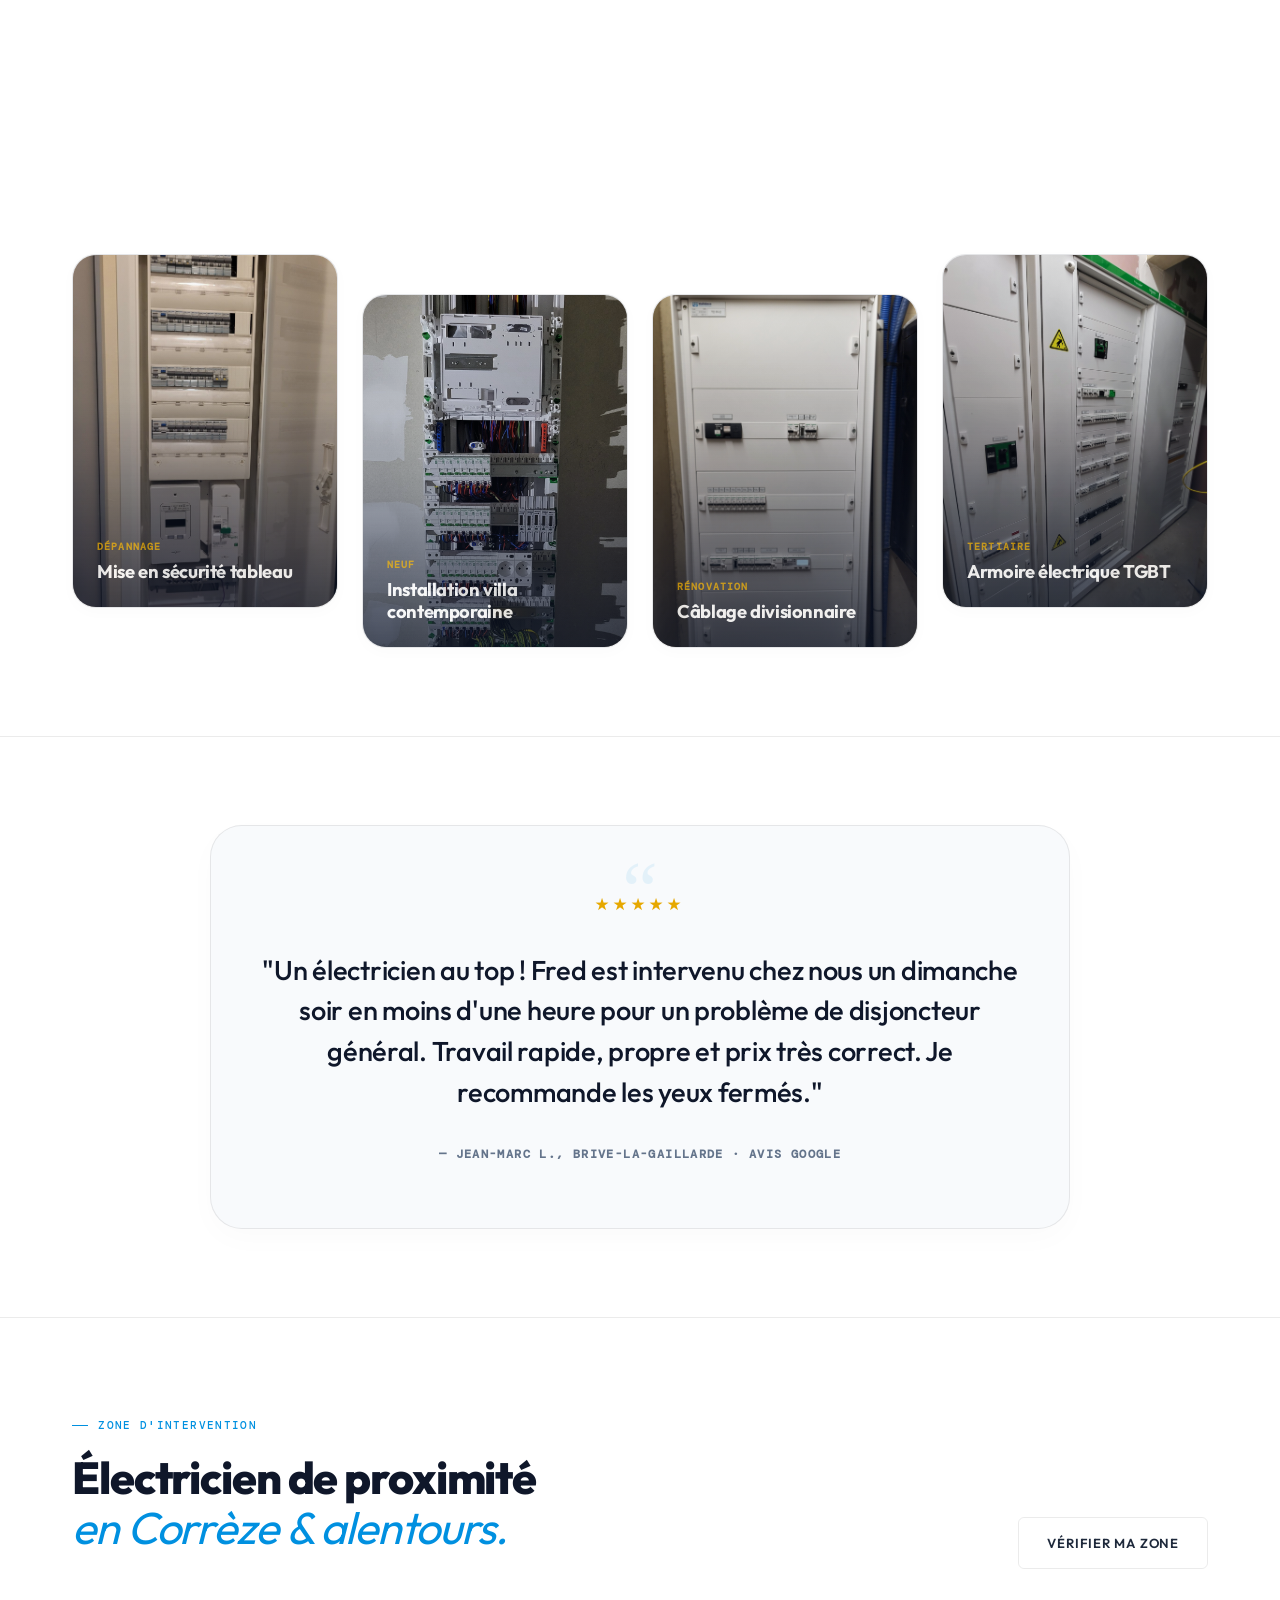
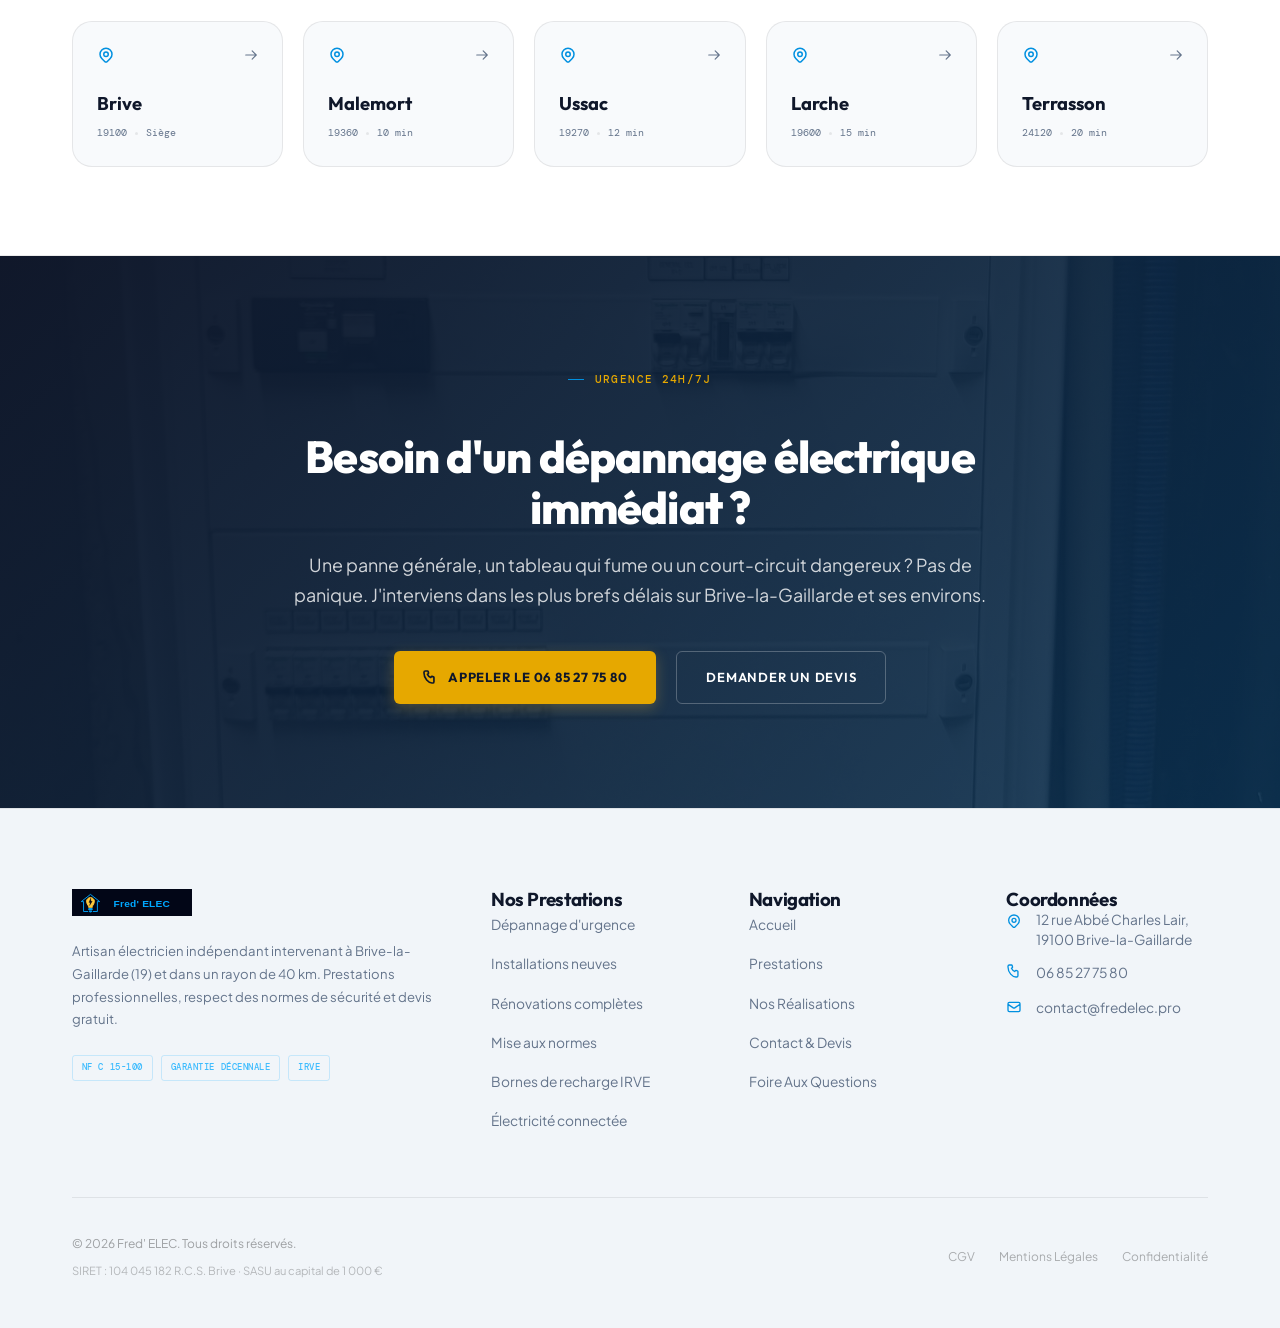
==== commit f40ff5e3: "feat: add Schema.org structured data, optimize SEO metadata, and update semantic HTML headers" ====
--- a/index.html
+++ b/index.html
@@ -3,9 +3,7 @@
   <head>
     <meta charset="UTF-8" />
     <meta name="viewport" content="width=device-width, initial-scale=1.0" />
-    <title>
-      Fred' ELEC — Électricien Brive-la-Gaillarde | Interventions 24h/7j
-    </title>
+    <title>Fred' ELEC — Électricien Brive-la-Gaillarde</title>
     <meta
       name="description"
       content="Fred' ELEC, électricien artisan à Brive-la-Gaillarde (19). Dépannage 24h/7j, installation, rénovation électrique. Intervention rapide Brive et Corrèze."
@@ -60,15 +58,18 @@
         "@type": "ElectricalContractor",
         "name": "Fred' ELEC",
         "url": "https://www.fredelec.pro",
+        "logo": "https://www.fredelec.pro/assets/logo.png",
+        "image": "https://www.fredelec.pro/assets/Maison_neuve.jpg",
+        "description": "Artisan électricien à Brive-la-Gaillarde (19). Dépannage électrique 24h/7j, installations neuves, rénovations et bornes IRVE.",
         "telephone": "+33685277580",
         "email": "contact@fredelec.pro",
-        "logo": "https://www.fredelec.pro/assets/logo.png",
+        "priceRange": "$$",
         "address": {
           "@type": "PostalAddress",
           "streetAddress": "12 rue Abbé Charles Lair",
           "addressLocality": "Brive-la-Gaillarde",
+          "postalCode": "19100",
           "addressRegion": "Corrèze",
-          "postalCode": "19100",
           "addressCountry": "FR"
         },
         "geo": {
@@ -90,21 +91,29 @@
           "opens": "00:00",
           "closes": "23:59"
         },
-        "aggregateRating": {
-          "@type": "AggregateRating",
-          "ratingValue": "4.9",
-          "reviewCount": "47",
-          "bestRating": "5"
-        },
-        "areaServed": {
-          "@type": "GeoCircle",
-          "geoMidpoint": {
-            "@type": "GeoCoordinates",
-            "latitude": 45.158,
-            "longitude": 1.533
+        "areaServed": [
+          {
+            "@type": "AdministrativeArea",
+            "name": "Brive-la-Gaillarde"
           },
-          "geoRadius": "40000"
-        }
+          {
+            "@type": "AdministrativeArea",
+            "name": "Malemort"
+          },
+          {
+            "@type": "AdministrativeArea",
+            "name": "Ussac"
+          },
+          {
+            "@type": "AdministrativeArea",
+            "name": "Larche"
+          },
+          {
+            "@type": "AdministrativeArea",
+            "name": "Terrasson-Lavilledieu"
+          }
+        ],
+        "sameAs": ["https://www.facebook.com/fredelec.brive"]
       }
     </script>
   </head>
@@ -268,8 +277,11 @@
         </span>
 
         <h1 class="hero-h1 reveal">
-          Toujours là<br />
-          <span class="hero-italic">quand ça disjoncte.</span>
+          Fred' ELEC<br />
+          <span class="hero-italic"
+            >Électricien Brive-la-Gaillarde Toujours là quand ça
+            disjoncte.</span
+          >
         </h1>
 
         <p class="hero-sub reveal">
@@ -310,8 +322,6 @@
           <span>Garantie Décennale</span>
         </div>
       </div>
-
-      
     </section>
 
     <!-- ════ SERVICE TICKER ══════════════════════════════ -->
@@ -497,7 +507,9 @@
         <div class="section-header reveal">
           <div>
             <span class="eyebrow">Prestations</span>
-            <h2 class="h2" id="srv-h">Nos domaines<br />d'intervention.</h2>
+            <h2 class="h2" id="srv-h">
+              Nos Prestations d'Électricité Générale à Brive-la-Gaillarde.
+            </h2>
           </div>
           <p class="lead-p">
             Du simple dépannage de disjoncteur à la pose complète d'une borne de
@@ -1035,7 +1047,7 @@
 
           <!-- Col 2: Services Quick Links -->
           <div class="footer-col">
-            <h4>Nos Prestations</h4>
+            <h3>Nos Prestations</h3>
             <ul>
               <li><a href="services.html#depannage">Dépannage d'urgence</a></li>
               <li><a href="services.html#neuves">Installations neuves</a></li>
@@ -1054,7 +1066,7 @@
 
           <!-- Col 3: Site Navigation -->
           <div class="footer-col">
-            <h4>Navigation</h4>
+            <h3>Navigation</h3>
             <ul>
               <li><a href="index.html">Accueil</a></li>
               <li><a href="services.html">Prestations</a></li>
@@ -1066,7 +1078,7 @@
 
           <!-- Col 4: Coordinates -->
           <div class="footer-col">
-            <h4>Coordonnées</h4>
+            <h3>Coordonnées</h3>
             <ul class="footer-contact-list">
               <li class="contact-item">
                 <svg
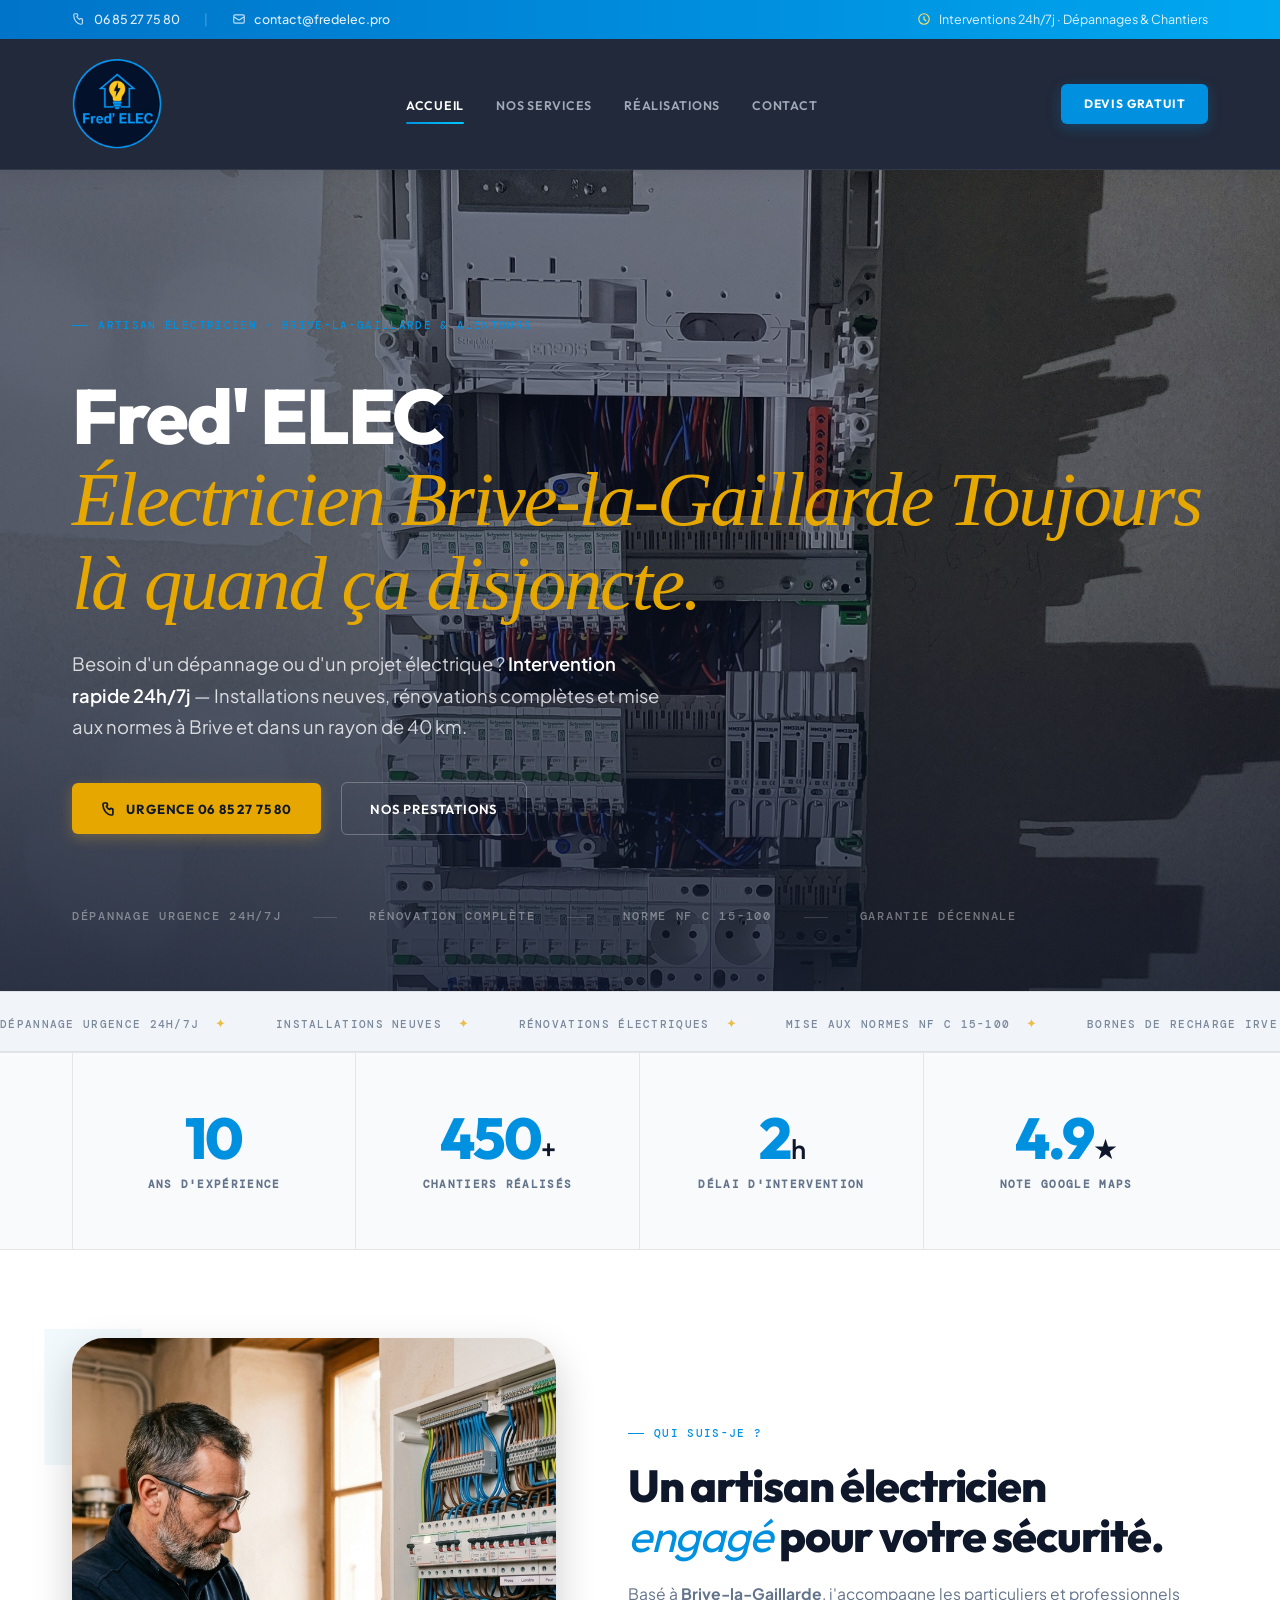
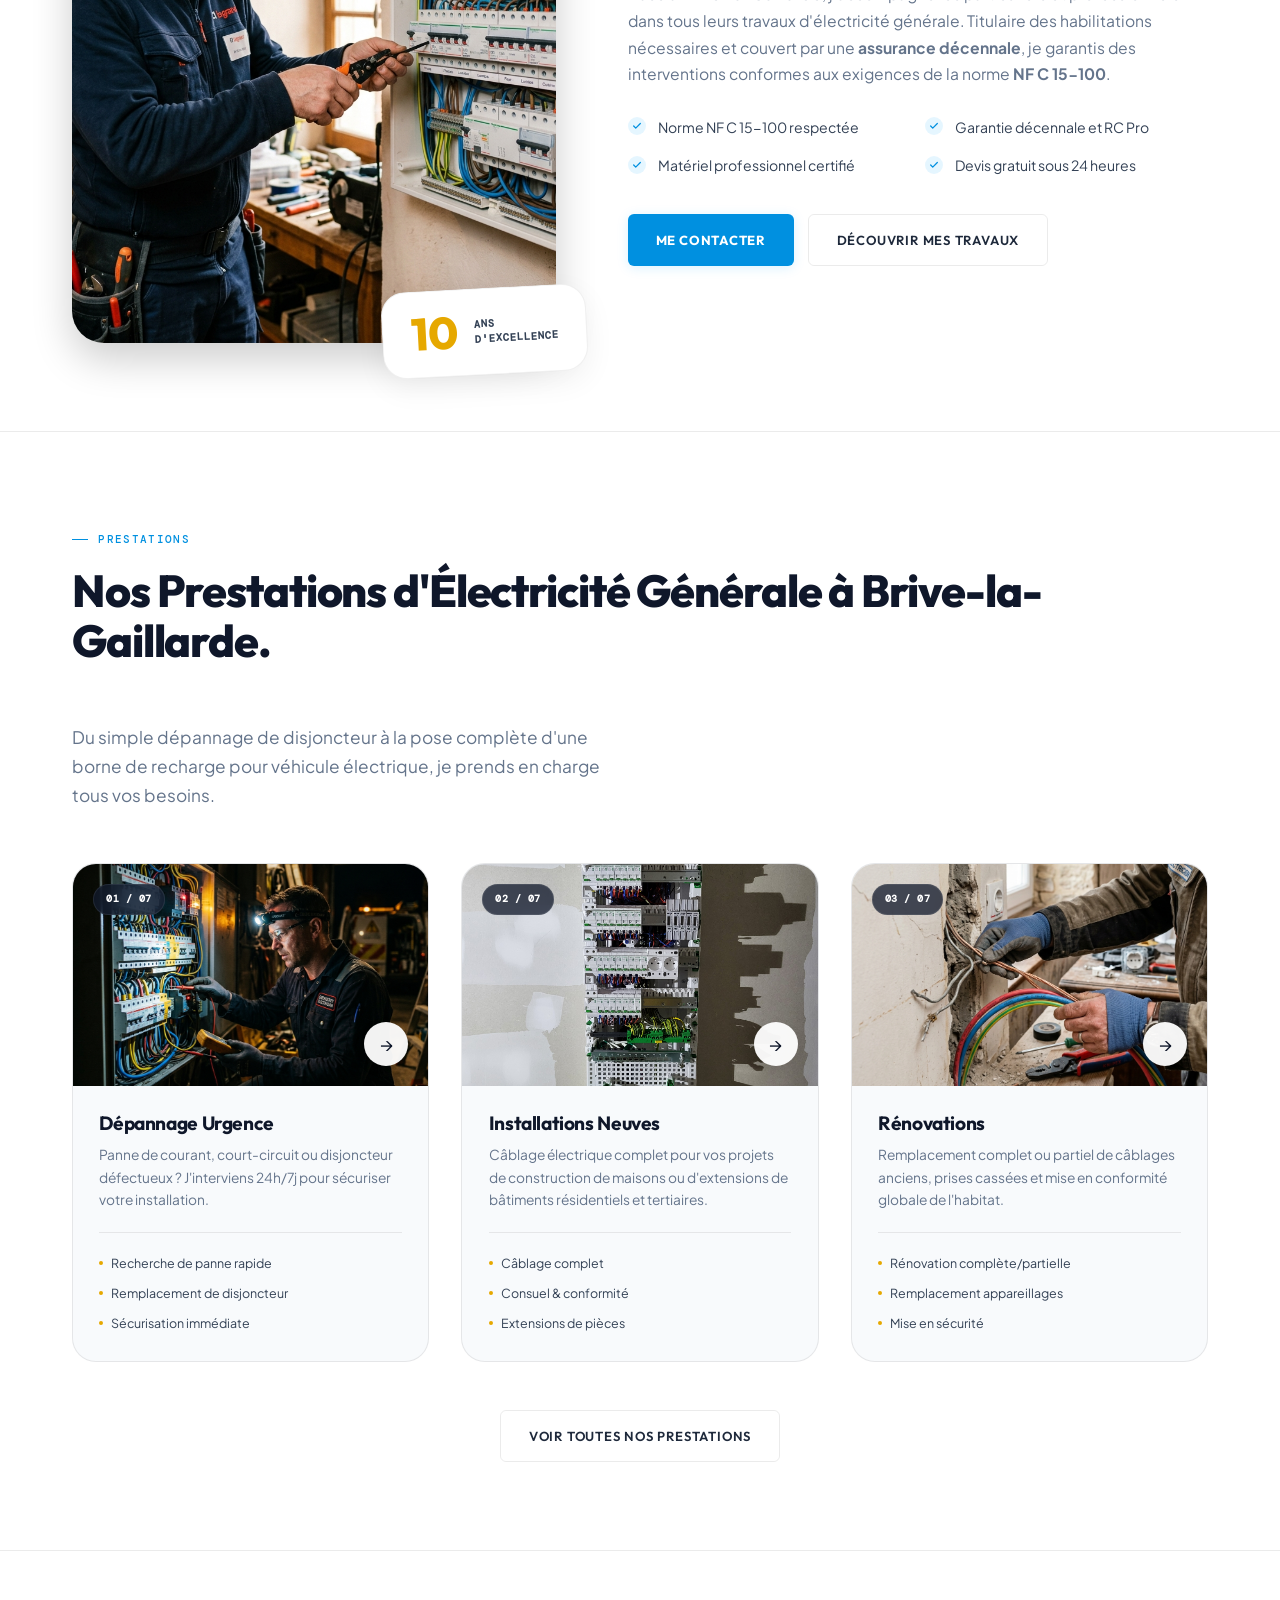
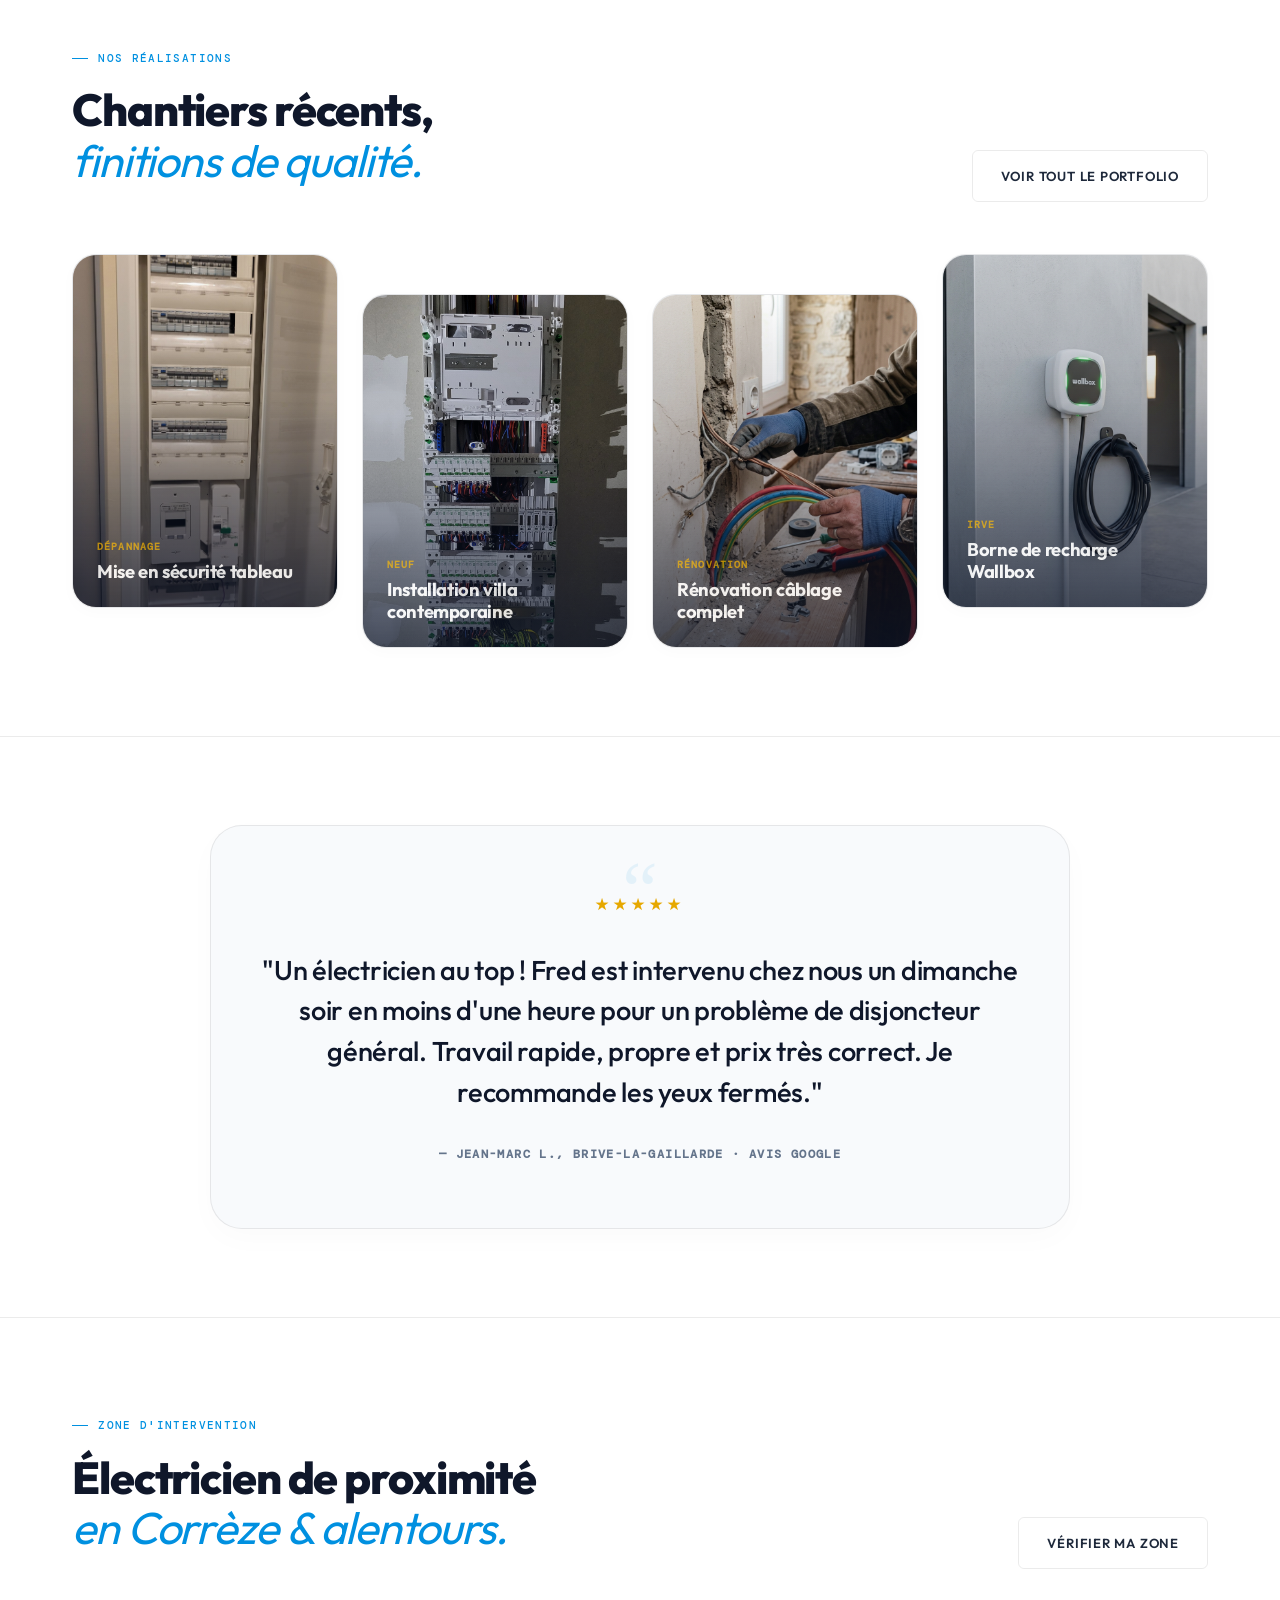
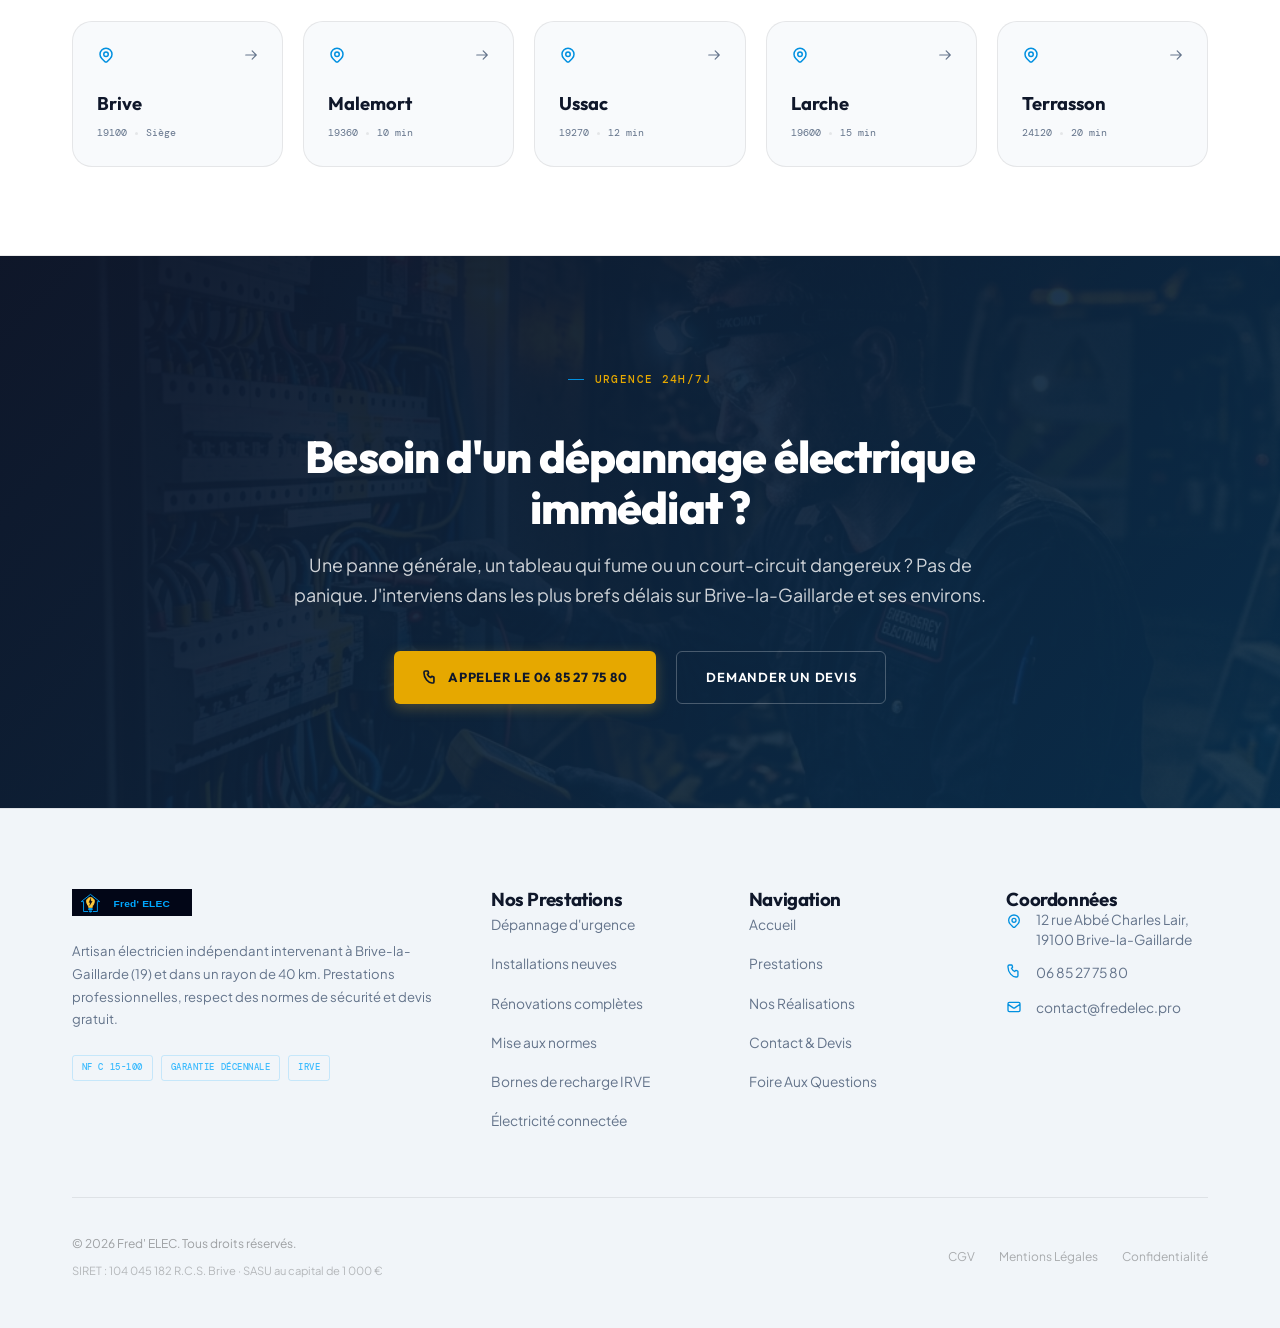
==== commit 970cd38c: "Updated images and added favicon" ====
--- a/index.html
+++ b/index.html
@@ -22,6 +22,25 @@
     <meta property="og:image" content="assets/logo.png" />
     <meta property="og:type" content="website" />
     <meta name="robots" content="index, follow" />
+
+    <!-- Favicons & App Icons -->
+    <link rel="apple-touch-icon" sizes="57x57" href="/apple-icon-57x57.png">
+    <link rel="apple-touch-icon" sizes="60x60" href="/apple-icon-60x60.png">
+    <link rel="apple-touch-icon" sizes="72x72" href="/apple-icon-72x72.png">
+    <link rel="apple-touch-icon" sizes="76x76" href="/apple-icon-76x76.png">
+    <link rel="apple-touch-icon" sizes="114x114" href="/apple-icon-114x114.png">
+    <link rel="apple-touch-icon" sizes="120x120" href="/apple-icon-120x120.png">
+    <link rel="apple-touch-icon" sizes="144x144" href="/apple-icon-144x144.png">
+    <link rel="apple-touch-icon" sizes="152x152" href="/apple-icon-152x152.png">
+    <link rel="apple-touch-icon" sizes="180x180" href="/apple-icon-180x180.png">
+    <link rel="icon" type="image/png" sizes="192x192" href="/android-icon-192x192.png">
+    <link rel="icon" type="image/png" sizes="32x32" href="/favicon-32x32.png">
+    <link rel="icon" type="image/png" sizes="96x96" href="/favicon-96x96.png">
+    <link rel="icon" type="image/png" sizes="16x16" href="/favicon-16x16.png">
+    <link rel="manifest" href="/manifest.json">
+    <meta name="msapplication-TileColor" content="#ffffff">
+    <meta name="msapplication-TileImage" content="/ms-icon-144x144.png">
+    <meta name="theme-color" content="#ffffff">
 
     <!-- Google Fonts -->
     <link rel="preconnect" href="https://fonts.googleapis.com" />
@@ -389,7 +408,7 @@
             <div class="about-bg-char">F</div>
             <div class="about-img-frame">
               <img
-                src="assets/Maison_neuve.jpg"
+                src="assets/electricien_artisan.jpg"
                 alt="Artisan électricien en plein câblage à Brive-la-Gaillarde"
               />
             </div>
@@ -523,7 +542,7 @@
           <div class="card-premium">
             <div class="card-img-wrap">
               <img
-                src="assets/Réno.jpg"
+                src="assets/urgence_depannage.jpg"
                 alt="Dépannage électrique d'urgence Brive"
                 loading="lazy"
               />
@@ -598,7 +617,7 @@
           <div class="card-premium">
             <div class="card-img-wrap">
               <img
-                src="assets/Divisionnaire.jpg"
+                src="assets/renovation_electricite.jpg"
                 alt="Rénovation électrique"
                 loading="lazy"
               />
@@ -688,25 +707,25 @@
           <!-- Project 3 -->
           <div class="portfolio-card aspect-3-4">
             <img
-              src="assets/Divisionnaire.jpg"
-              alt="Tableau divisionnaire"
+              src="assets/renovation_electricite.jpg"
+              alt="Rénovation câblage électrique"
               loading="lazy"
             />
             <div class="portfolio-overlay">
               <span class="portfolio-cat">Rénovation</span>
-              <h3 class="portfolio-title">Câblage divisionnaire</h3>
+              <h3 class="portfolio-title">Rénovation câblage complet</h3>
             </div>
           </div>
           <!-- Project 4 -->
           <div class="portfolio-card aspect-3-4">
             <img
-              src="assets/TGBT.jpg"
-              alt="Armoire électrique TGBT"
+              src="assets/borne_irve.jpg"
+              alt="Borne de recharge IRVE installée"
               loading="lazy"
             />
             <div class="portfolio-overlay">
-              <span class="portfolio-cat">Tertiaire</span>
-              <h3 class="portfolio-title">Armoire électrique TGBT</h3>
+              <span class="portfolio-cat">IRVE</span>
+              <h3 class="portfolio-title">Borne de recharge Wallbox</h3>
             </div>
           </div>
         </div>
@@ -978,7 +997,7 @@
     <!-- ════ URGENCE CTA SECTION ═════════════════════════ -->
     <section class="urg-cta-section" aria-label="Contact urgence">
       <img
-        src="assets/Divisionnaire.jpg"
+        src="assets/urgence_depannage.jpg"
         alt=""
         class="urg-bg-img"
         loading="lazy"
--- a/assets/style.css
+++ b/assets/style.css
@@ -1117,8 +1117,9 @@
   .portfolio-grid.cols-4 { grid-template-columns: repeat(2, 1fr); }
   .cities-grid { grid-template-columns: repeat(3, 1fr); }
   .service-detail-row, .service-detail-row:nth-child(even) { grid-template-columns: 1fr; gap: 2.5rem; }
-  .service-detail-row:nth-child(even) .service-detail-text { order: 1; }
-  .service-detail-row:nth-child(even) .service-detail-visual { order: 2; }
+  /* Image always first on tablet/mobile, regardless of even/odd alternation */
+  .service-detail-row:nth-child(even) .service-detail-visual { order: 1; }
+  .service-detail-row:nth-child(even) .service-detail-text { order: 2; }
 }
 
 @media (max-width: 860px) {
@@ -1147,6 +1148,8 @@
 }
 
 @media (max-width: 580px) {
+  .service-sublist { grid-template-columns: 1fr; gap: 0.65rem; }
+  .service-visual-frame { aspect-ratio: 4 / 3; }
   .stats-row { grid-template-columns: repeat(2, 1fr); }
   .stat-cell:nth-child(odd) { border-right: 1px solid var(--border); }
   .stat-cell { border-bottom: 1px solid var(--border); }
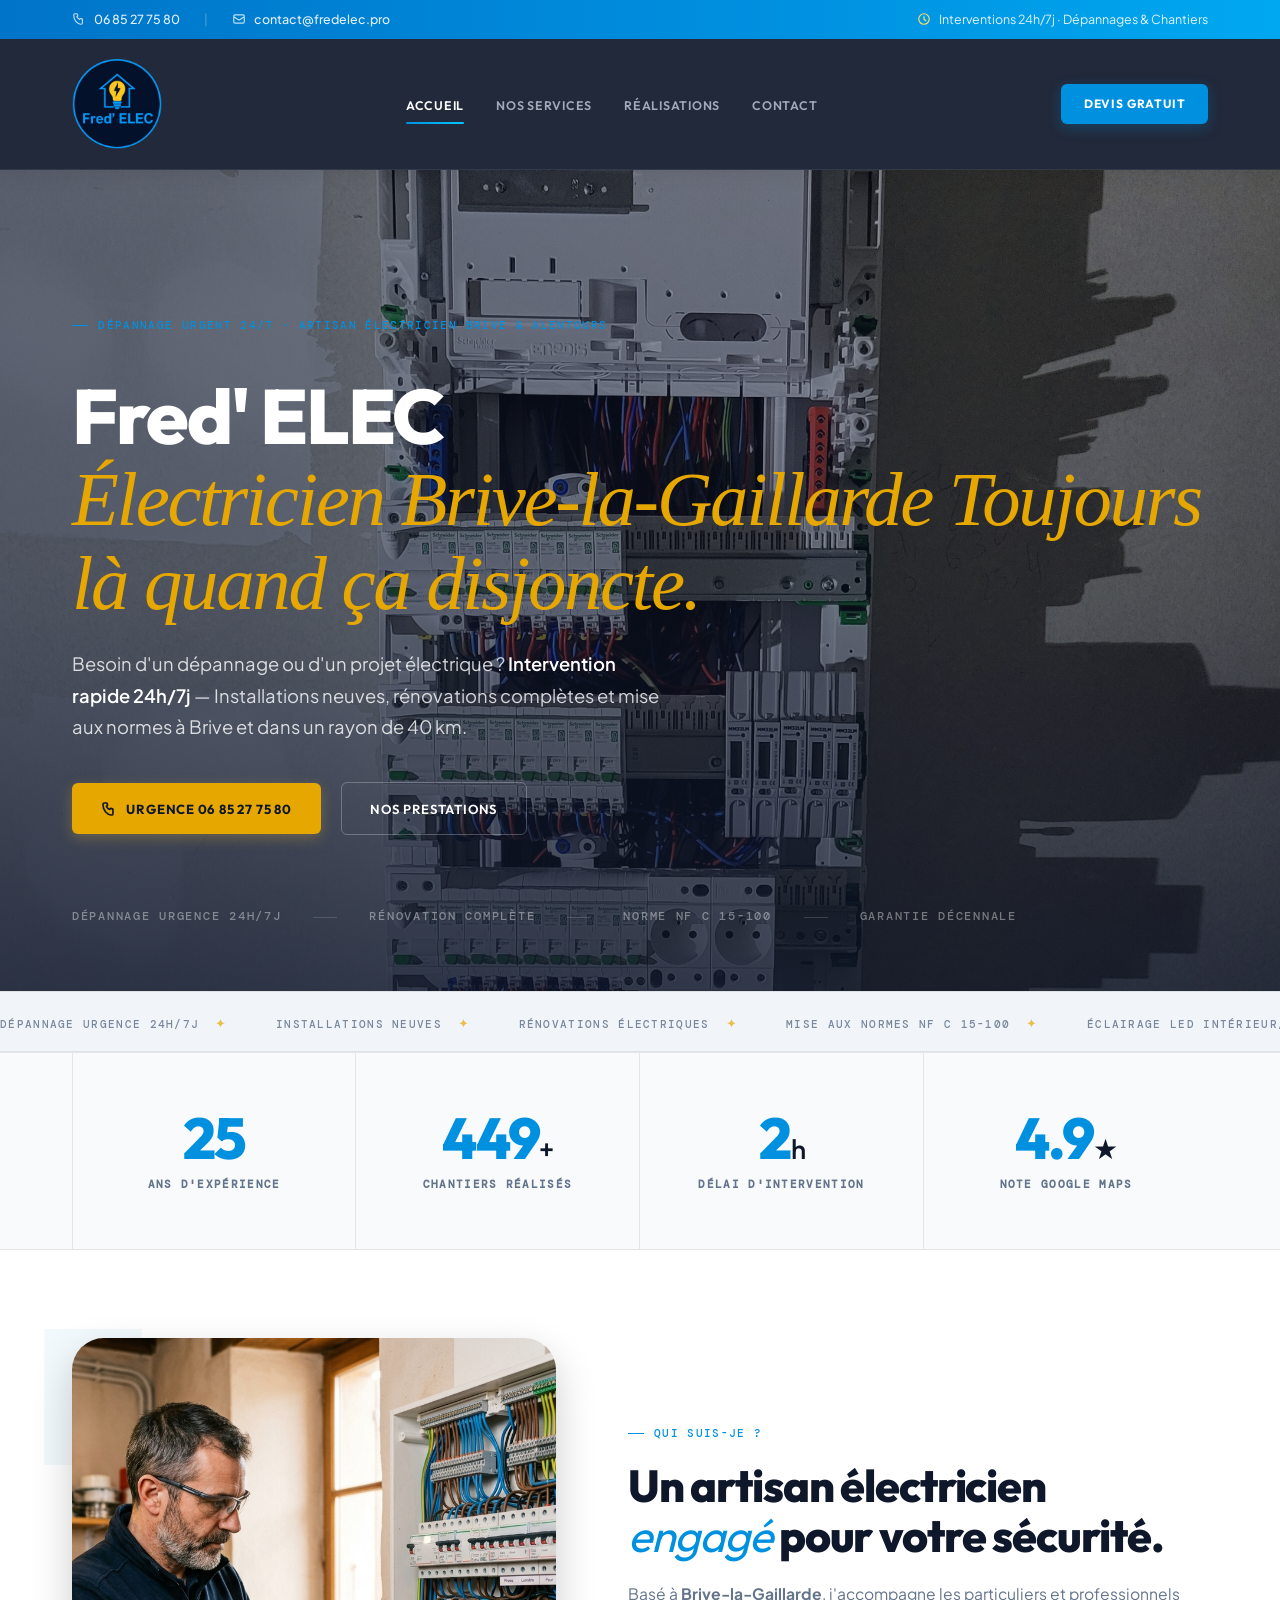
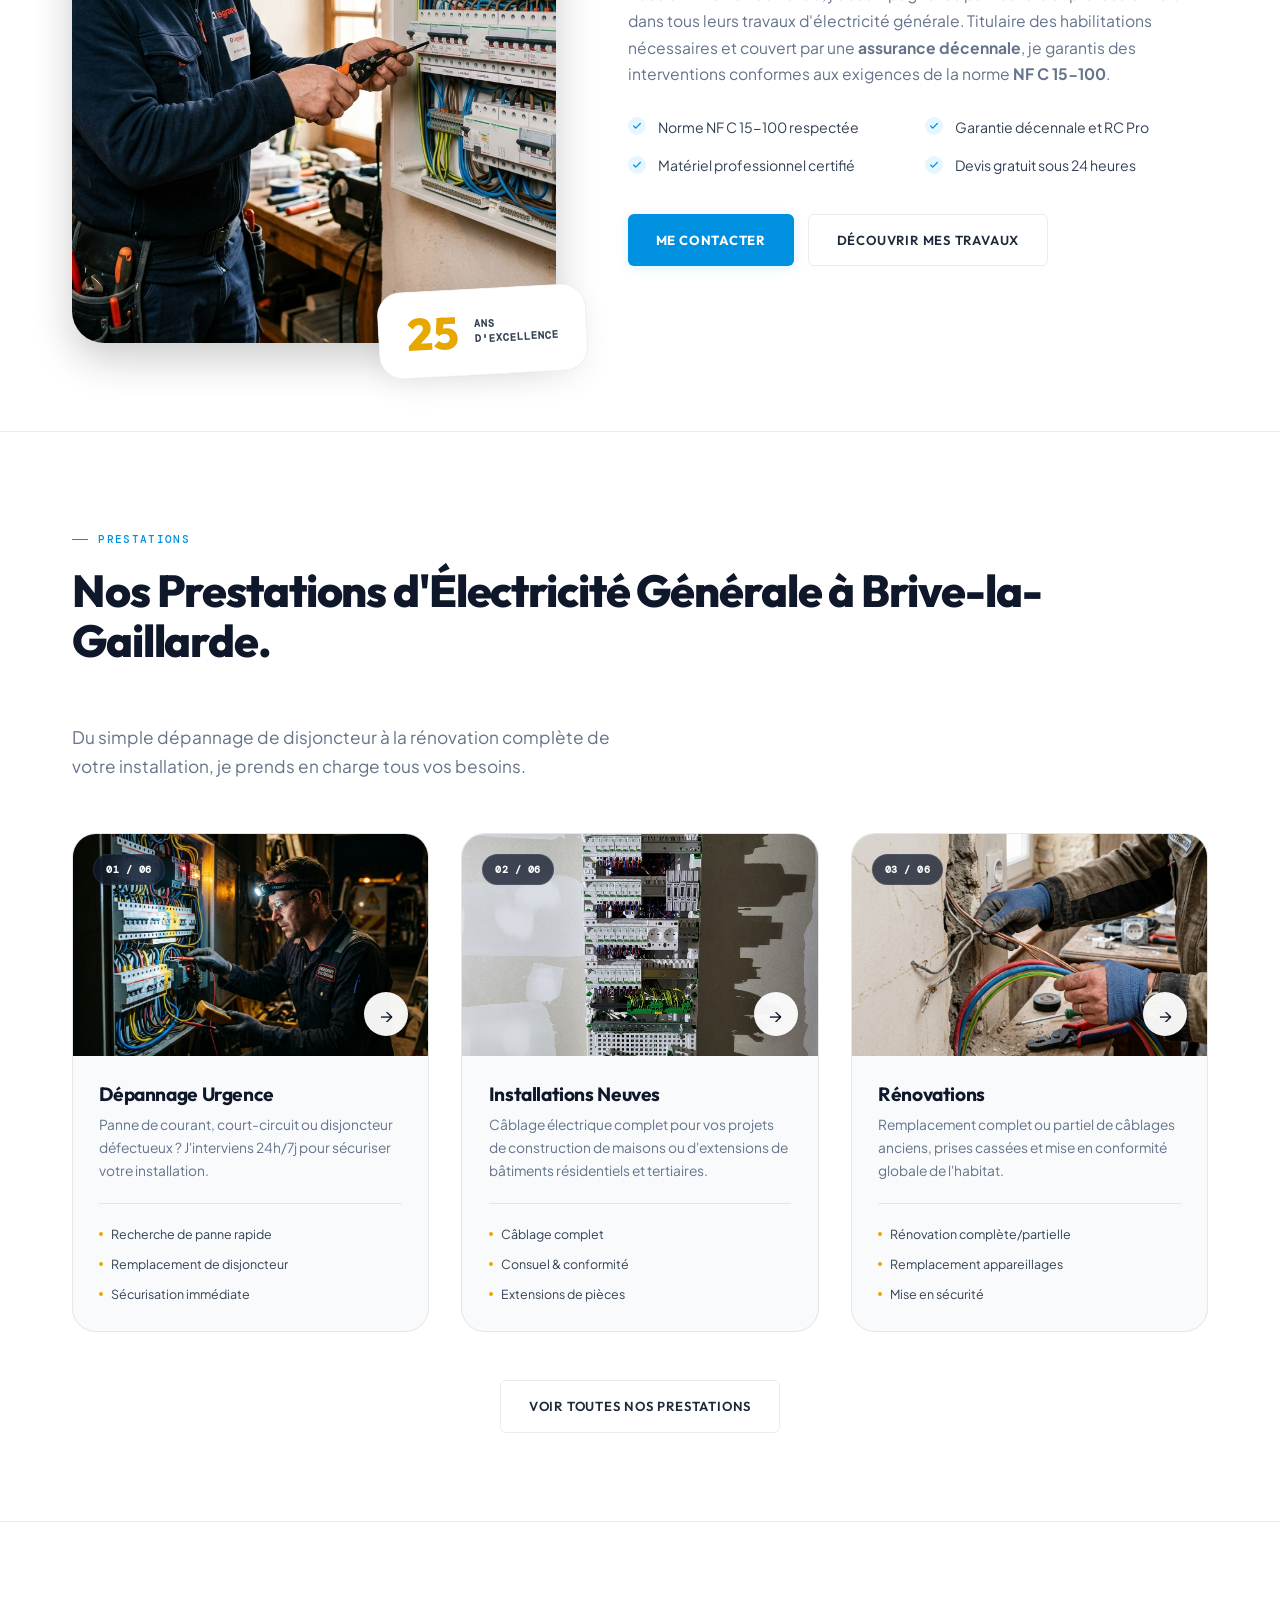
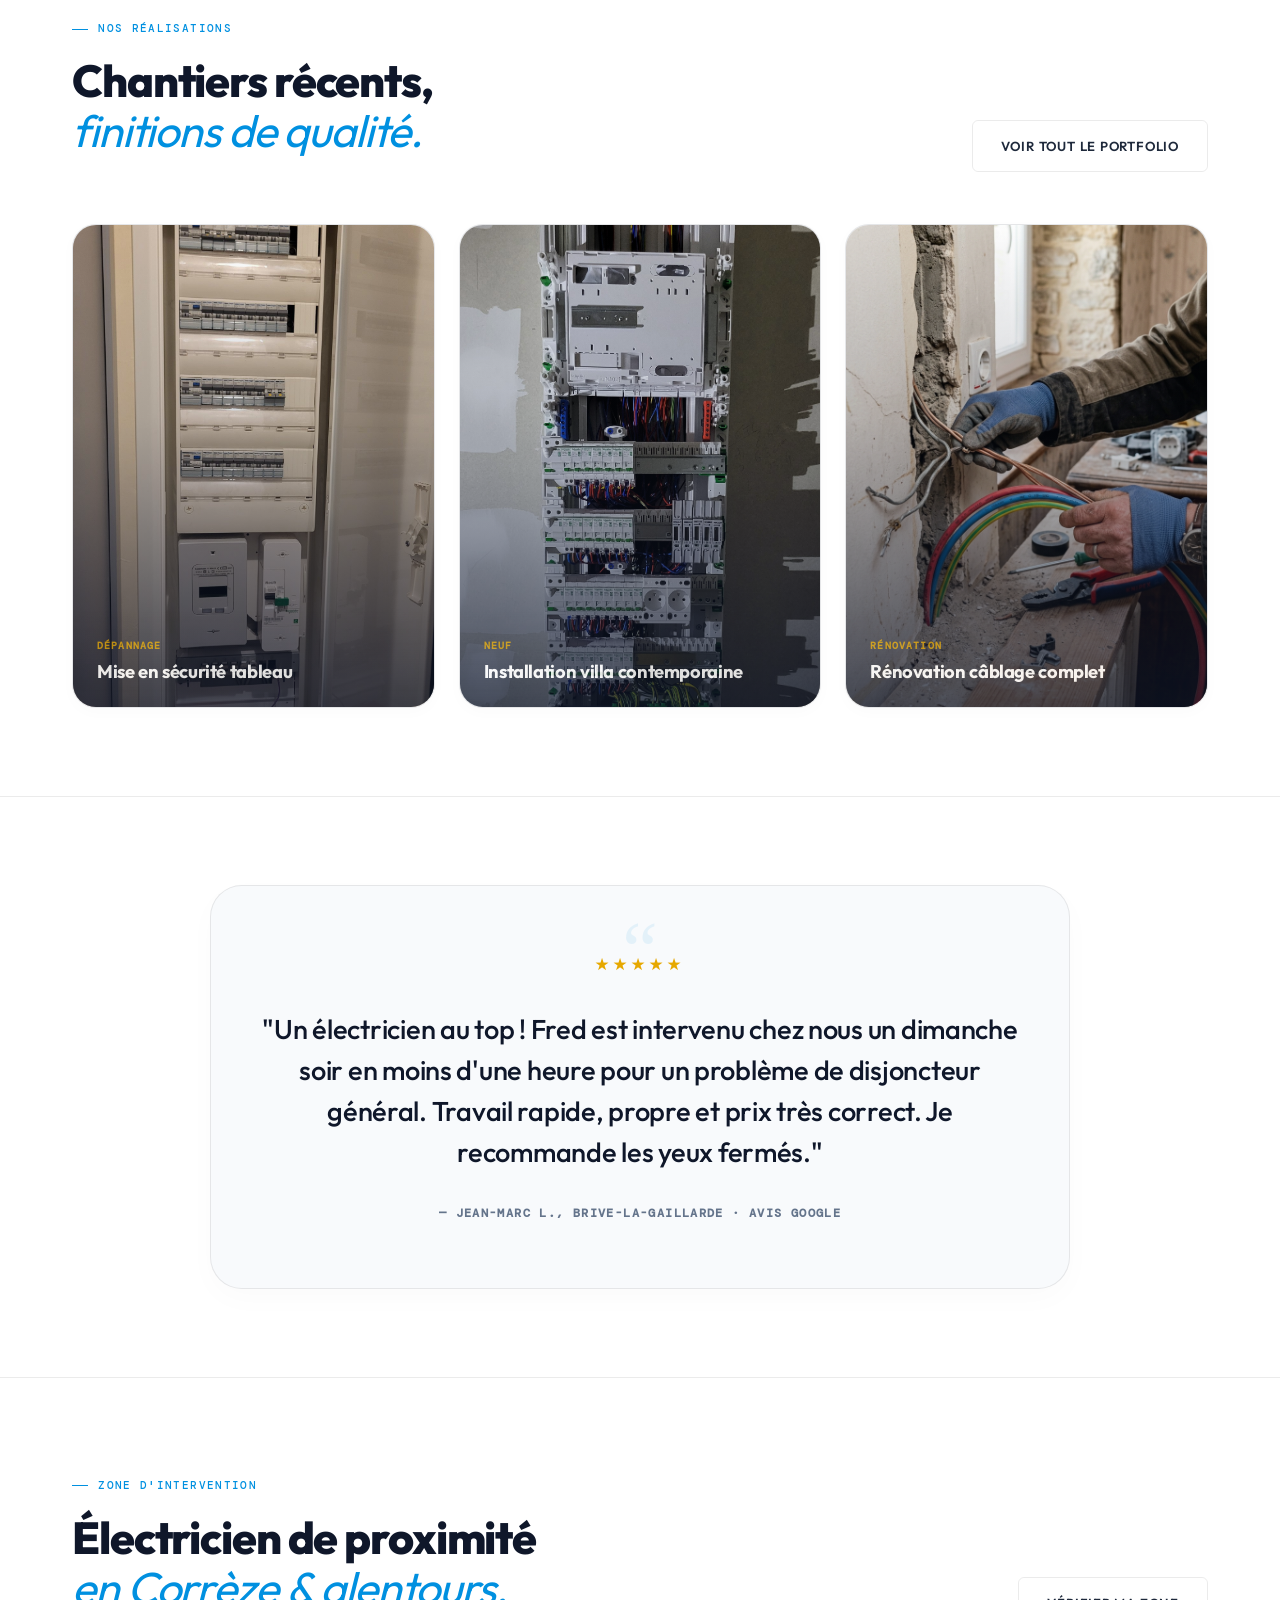
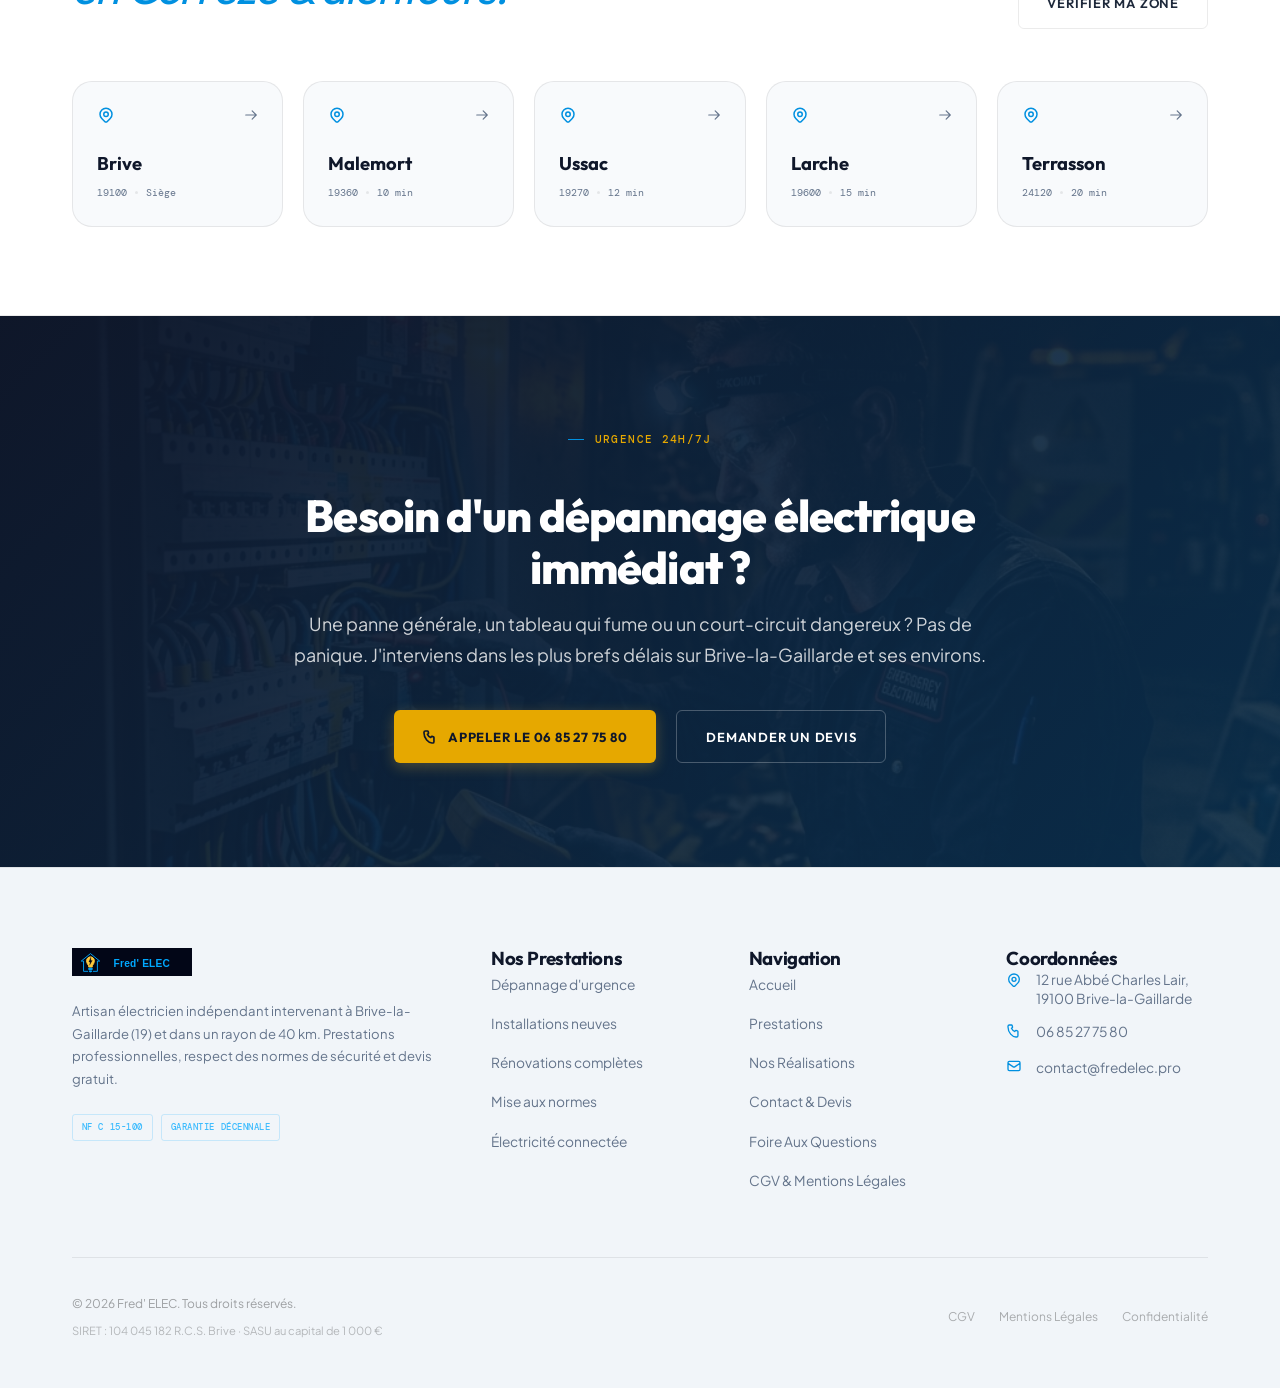
==== commit c46a8f52: "Updates" ====
--- a/index.html
+++ b/index.html
@@ -79,7 +79,7 @@
         "url": "https://www.fredelec.pro",
         "logo": "https://www.fredelec.pro/assets/logo.png",
         "image": "https://www.fredelec.pro/assets/Maison_neuve.jpg",
-        "description": "Artisan électricien à Brive-la-Gaillarde (19). Dépannage électrique 24h/7j, installations neuves, rénovations et bornes IRVE.",
+        "description": "Artisan électricien à Brive-la-Gaillarde (19). Dépannage électrique 24h/7j, installations neuves et rénovations.",
         "telephone": "+33685277580",
         "email": "contact@fredelec.pro",
         "priceRange": "$$",
@@ -292,7 +292,7 @@
 
       <div class="wrap hero-content">
         <span class="eyebrow hero-eyebrow reveal">
-          Artisan Électricien · Brive-la-Gaillarde &amp; Alentours
+          Dépannage urgent 24/7 · Artisan Électricien Brive &amp; Alentours
         </span>
 
         <h1 class="hero-h1 reveal">
@@ -350,7 +350,6 @@
         <span>INSTALLATIONS NEUVES <span class="m-dot">✦</span></span>
         <span>RÉNOVATIONS ÉLECTRIQUES <span class="m-dot">✦</span></span>
         <span>MISE AUX NORMES NF C 15-100 <span class="m-dot">✦</span></span>
-        <span>BORNES DE RECHARGE IRVE <span class="m-dot">✦</span></span>
         <span
           >ÉCLAIRAGE LED INTÉRIEUR/EXTÉRIEUR <span class="m-dot">✦</span></span
         >
@@ -359,7 +358,6 @@
         <span>INSTALLATIONS NEUVES <span class="m-dot">✦</span></span>
         <span>RÉNOVATIONS ÉLECTRIQUES <span class="m-dot">✦</span></span>
         <span>MISE AUX NORMES NF C 15-100 <span class="m-dot">✦</span></span>
-        <span>BORNES DE RECHARGE IRVE <span class="m-dot">✦</span></span>
         <span
           >ÉCLAIRAGE LED INTÉRIEUR/EXTÉRIEUR <span class="m-dot">✦</span></span
         >
@@ -373,7 +371,7 @@
         <div class="stats-row stagger">
           <div class="stat-cell">
             <div class="stat-val">
-              <span data-count="10" data-suffix="">0</span>
+              <span data-count="25" data-suffix="">0</span>
             </div>
             <div class="stat-lbl">Ans d'expérience</div>
           </div>
@@ -413,7 +411,7 @@
               />
             </div>
             <div class="about-badge-card">
-              <div class="num">10</div>
+              <div class="num">25</div>
               <div class="lbl">ans<br />d'excellence</div>
             </div>
           </div>
@@ -531,8 +529,7 @@
             </h2>
           </div>
           <p class="lead-p">
-            Du simple dépannage de disjoncteur à la pose complète d'une borne de
-            recharge pour véhicule électrique, je prends en charge tous vos
+            Du simple dépannage de disjoncteur à la rénovation complète de votre installation, je prends en charge tous vos
             besoins.
           </p>
         </div>
@@ -546,7 +543,7 @@
                 alt="Dépannage électrique d'urgence Brive"
                 loading="lazy"
               />
-              <span class="card-num">01 / 07</span>
+              <span class="card-num">01 / 06</span>
               <a
                 href="services.html#depannage"
                 class="card-arrow"
@@ -584,7 +581,7 @@
                 alt="Installation neuve complète"
                 loading="lazy"
               />
-              <span class="card-num">02 / 07</span>
+              <span class="card-num">02 / 06</span>
               <a
                 href="services.html#neuves"
                 class="card-arrow"
@@ -621,7 +618,7 @@
                 alt="Rénovation électrique"
                 loading="lazy"
               />
-              <span class="card-num">03 / 07</span>
+              <span class="card-num">03 / 06</span>
               <a
                 href="services.html#renovations"
                 class="card-arrow"
@@ -679,7 +676,7 @@
           >
         </div>
 
-        <div class="portfolio-grid cols-4 stagger">
+        <div class="portfolio-grid stagger">
           <!-- Project 1 -->
           <div class="portfolio-card aspect-3-4">
             <img
@@ -716,18 +713,7 @@
               <h3 class="portfolio-title">Rénovation câblage complet</h3>
             </div>
           </div>
-          <!-- Project 4 -->
-          <div class="portfolio-card aspect-3-4">
-            <img
-              src="assets/borne_irve.jpg"
-              alt="Borne de recharge IRVE installée"
-              loading="lazy"
-            />
-            <div class="portfolio-overlay">
-              <span class="portfolio-cat">IRVE</span>
-              <h3 class="portfolio-title">Borne de recharge Wallbox</h3>
-            </div>
-          </div>
+
         </div>
       </div>
     </section>
@@ -1060,7 +1046,6 @@
             <div class="footer-badges">
               <span class="footer-badge-tag">NF C 15-100</span>
               <span class="footer-badge-tag">Garantie Décennale</span>
-              <span class="footer-badge-tag">IRVE</span>
             </div>
           </div>
 
@@ -1076,7 +1061,6 @@
               <li>
                 <a href="services.html#mise-en-conformite">Mise aux normes</a>
               </li>
-              <li><a href="services.html#irve">Bornes de recharge IRVE</a></li>
               <li>
                 <a href="services.html#domotique">Électricité connectée</a>
               </li>
@@ -1092,6 +1076,7 @@
               <li><a href="realisations.html">Nos Réalisations</a></li>
               <li><a href="contact.html">Contact &amp; Devis</a></li>
               <li><a href="contact.html#faq">Foire Aux Questions</a></li>
+              <li><a href="cgv.html">CGV &amp; Mentions Légales</a></li>
             </ul>
           </div>
 
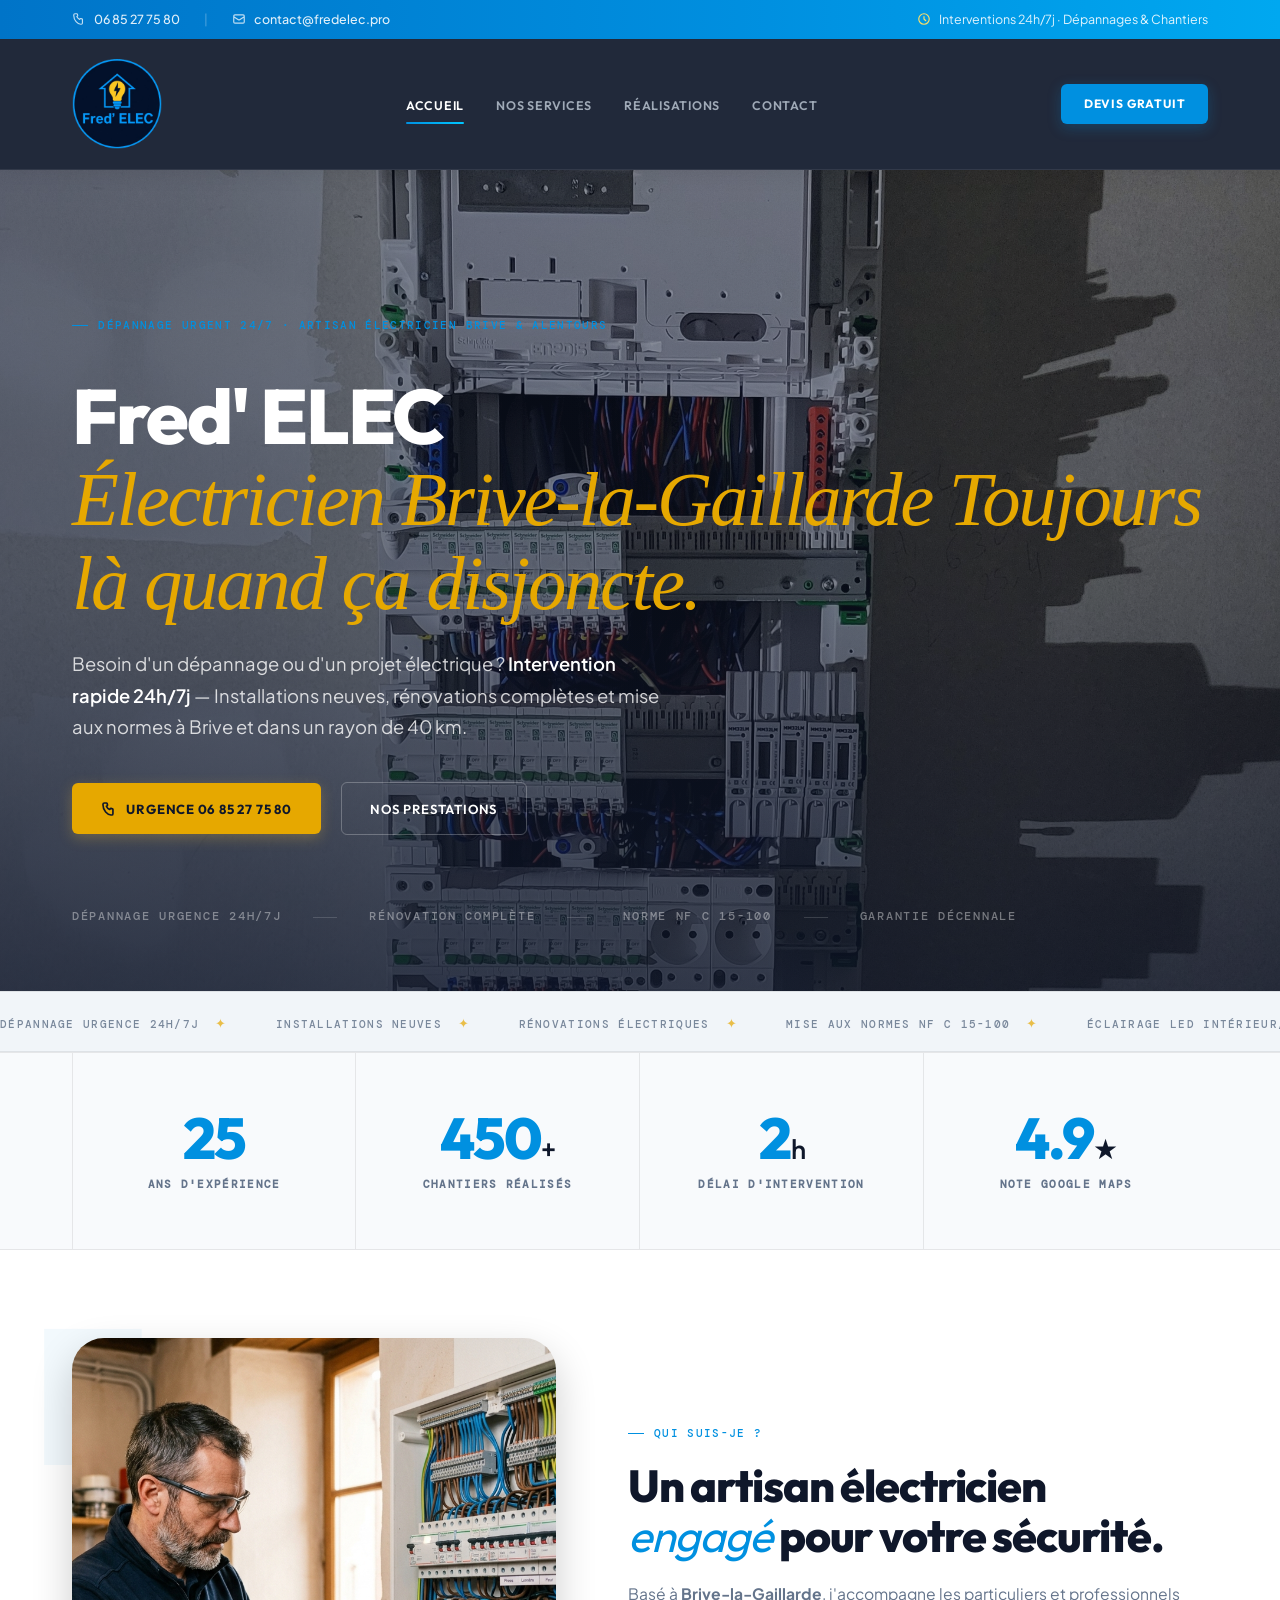
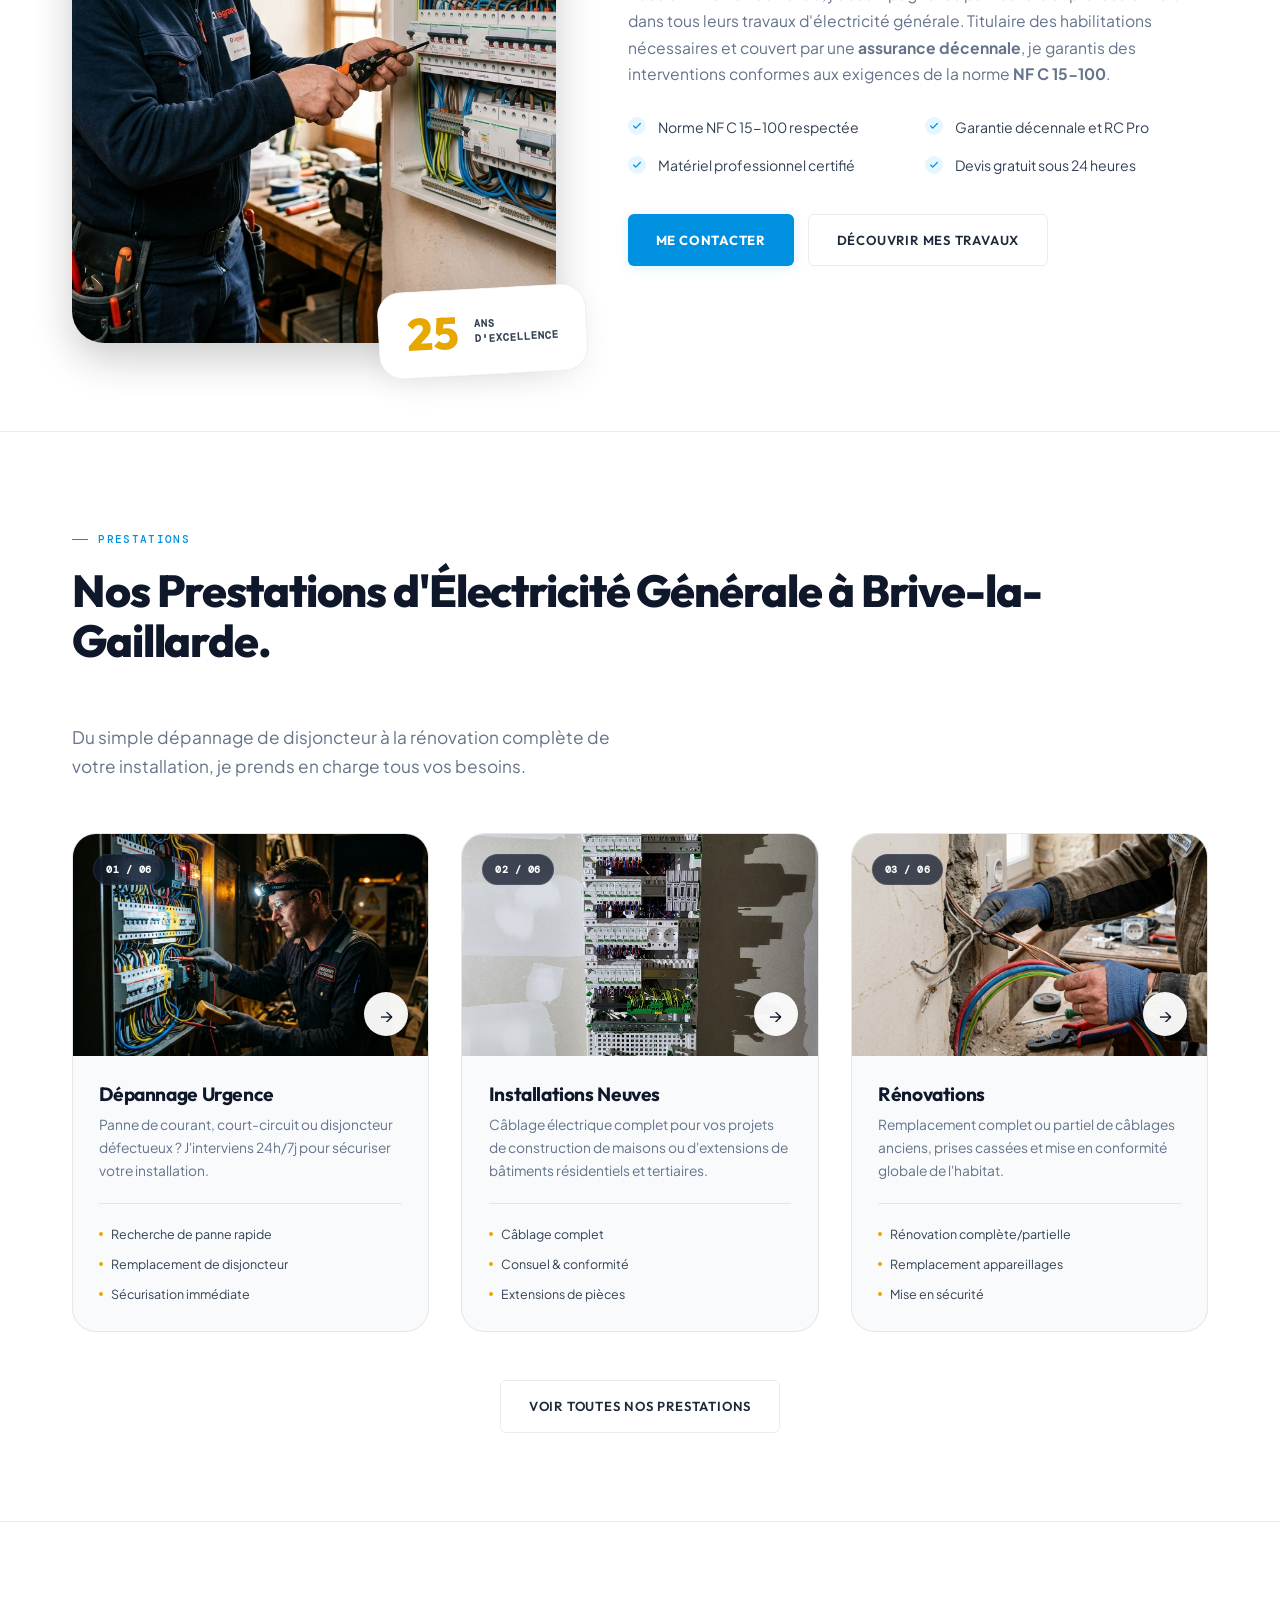
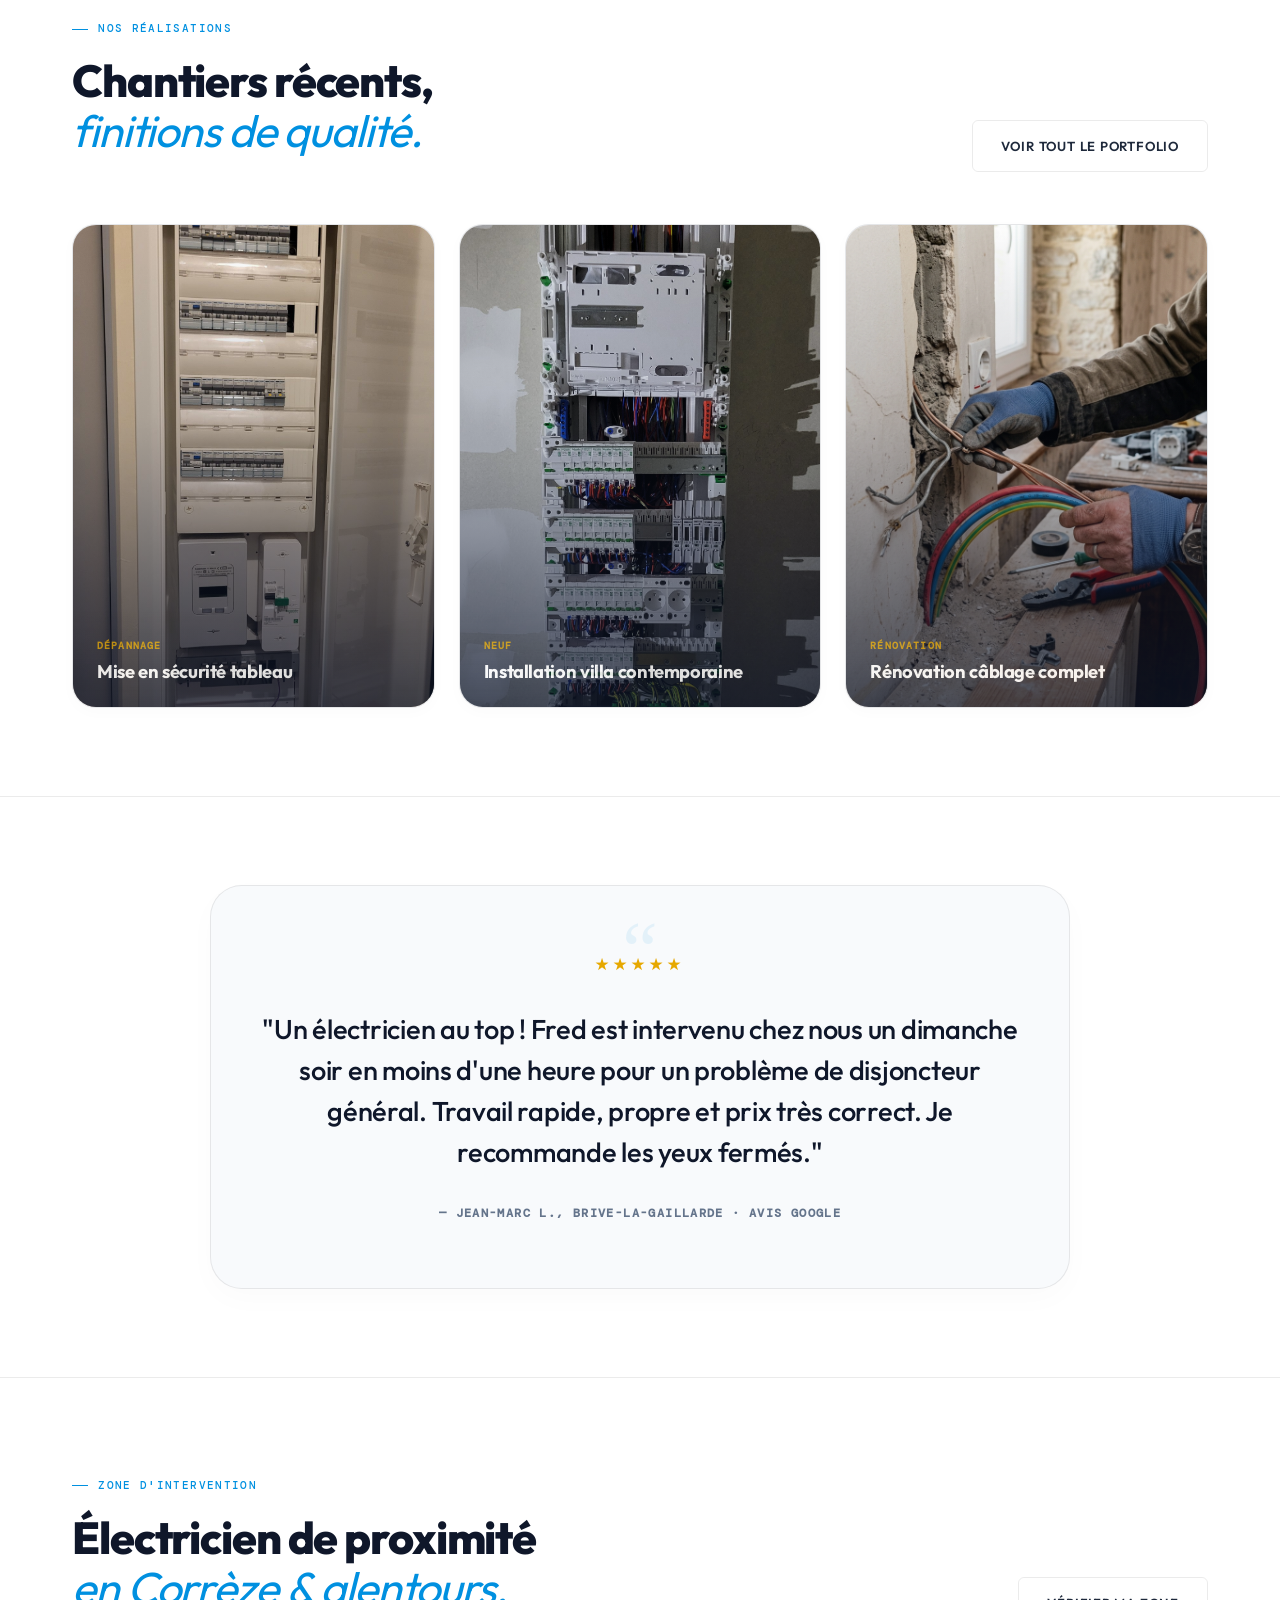
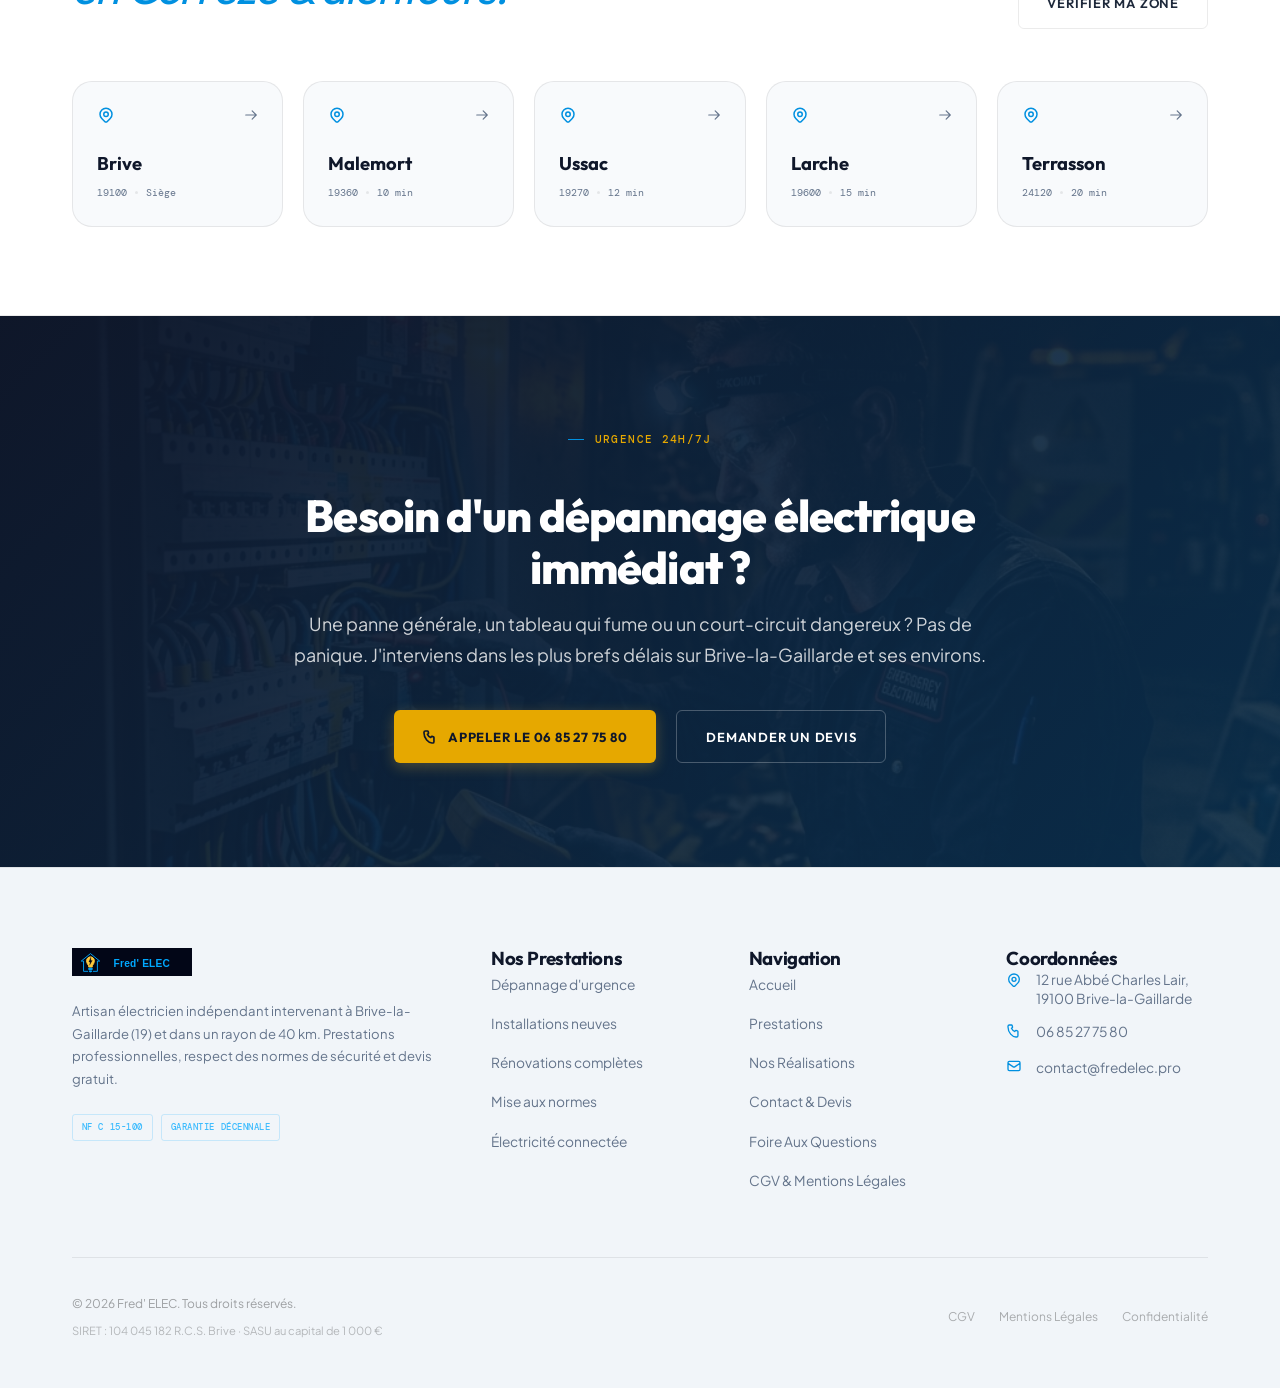
==== commit 83d4cbed: "refactor: remove www subdomain from canonical URLs and site links while standardizing HTML formattin" ====
--- a/index.html
+++ b/index.html
@@ -8,7 +8,7 @@
       name="description"
       content="Fred' ELEC, électricien artisan à Brive-la-Gaillarde (19). Dépannage 24h/7j, installation, rénovation électrique. Intervention rapide Brive et Corrèze."
     />
-    <link rel="canonical" href="https://www.fredelec.pro/" />
+    <link rel="canonical" href="https://fredelec.pro/" />
 
     <!-- Open Graph -->
     <meta
@@ -24,23 +24,48 @@
     <meta name="robots" content="index, follow" />
 
     <!-- Favicons & App Icons -->
-    <link rel="apple-touch-icon" sizes="57x57" href="/apple-icon-57x57.png">
-    <link rel="apple-touch-icon" sizes="60x60" href="/apple-icon-60x60.png">
-    <link rel="apple-touch-icon" sizes="72x72" href="/apple-icon-72x72.png">
-    <link rel="apple-touch-icon" sizes="76x76" href="/apple-icon-76x76.png">
-    <link rel="apple-touch-icon" sizes="114x114" href="/apple-icon-114x114.png">
-    <link rel="apple-touch-icon" sizes="120x120" href="/apple-icon-120x120.png">
-    <link rel="apple-touch-icon" sizes="144x144" href="/apple-icon-144x144.png">
-    <link rel="apple-touch-icon" sizes="152x152" href="/apple-icon-152x152.png">
-    <link rel="apple-touch-icon" sizes="180x180" href="/apple-icon-180x180.png">
-    <link rel="icon" type="image/png" sizes="192x192" href="/android-icon-192x192.png">
-    <link rel="icon" type="image/png" sizes="32x32" href="/favicon-32x32.png">
-    <link rel="icon" type="image/png" sizes="96x96" href="/favicon-96x96.png">
-    <link rel="icon" type="image/png" sizes="16x16" href="/favicon-16x16.png">
-    <link rel="manifest" href="/manifest.json">
-    <meta name="msapplication-TileColor" content="#ffffff">
-    <meta name="msapplication-TileImage" content="/ms-icon-144x144.png">
-    <meta name="theme-color" content="#ffffff">
+    <link rel="apple-touch-icon" sizes="57x57" href="/apple-icon-57x57.png" />
+    <link rel="apple-touch-icon" sizes="60x60" href="/apple-icon-60x60.png" />
+    <link rel="apple-touch-icon" sizes="72x72" href="/apple-icon-72x72.png" />
+    <link rel="apple-touch-icon" sizes="76x76" href="/apple-icon-76x76.png" />
+    <link
+      rel="apple-touch-icon"
+      sizes="114x114"
+      href="/apple-icon-114x114.png"
+    />
+    <link
+      rel="apple-touch-icon"
+      sizes="120x120"
+      href="/apple-icon-120x120.png"
+    />
+    <link
+      rel="apple-touch-icon"
+      sizes="144x144"
+      href="/apple-icon-144x144.png"
+    />
+    <link
+      rel="apple-touch-icon"
+      sizes="152x152"
+      href="/apple-icon-152x152.png"
+    />
+    <link
+      rel="apple-touch-icon"
+      sizes="180x180"
+      href="/apple-icon-180x180.png"
+    />
+    <link
+      rel="icon"
+      type="image/png"
+      sizes="192x192"
+      href="/android-icon-192x192.png"
+    />
+    <link rel="icon" type="image/png" sizes="32x32" href="/favicon-32x32.png" />
+    <link rel="icon" type="image/png" sizes="96x96" href="/favicon-96x96.png" />
+    <link rel="icon" type="image/png" sizes="16x16" href="/favicon-16x16.png" />
+    <link rel="manifest" href="/manifest.json" />
+    <meta name="msapplication-TileColor" content="#ffffff" />
+    <meta name="msapplication-TileImage" content="/ms-icon-144x144.png" />
+    <meta name="theme-color" content="#ffffff" />
 
     <!-- Google Fonts -->
     <link rel="preconnect" href="https://fonts.googleapis.com" />
@@ -76,9 +101,9 @@
         "@context": "https://schema.org",
         "@type": "ElectricalContractor",
         "name": "Fred' ELEC",
-        "url": "https://www.fredelec.pro",
-        "logo": "https://www.fredelec.pro/assets/logo.png",
-        "image": "https://www.fredelec.pro/assets/Maison_neuve.jpg",
+        "url": "https://fredelec.pro",
+        "logo": "https://fredelec.pro/assets/logo.png",
+        "image": "https://fredelec.pro/assets/Maison_neuve.jpg",
         "description": "Artisan électricien à Brive-la-Gaillarde (19). Dépannage électrique 24h/7j, installations neuves et rénovations.",
         "telephone": "+33685277580",
         "email": "contact@fredelec.pro",
@@ -529,8 +554,8 @@
             </h2>
           </div>
           <p class="lead-p">
-            Du simple dépannage de disjoncteur à la rénovation complète de votre installation, je prends en charge tous vos
-            besoins.
+            Du simple dépannage de disjoncteur à la rénovation complète de votre
+            installation, je prends en charge tous vos besoins.
           </p>
         </div>
 
@@ -713,7 +738,6 @@
               <h3 class="portfolio-title">Rénovation câblage complet</h3>
             </div>
           </div>
-
         </div>
       </div>
     </section>
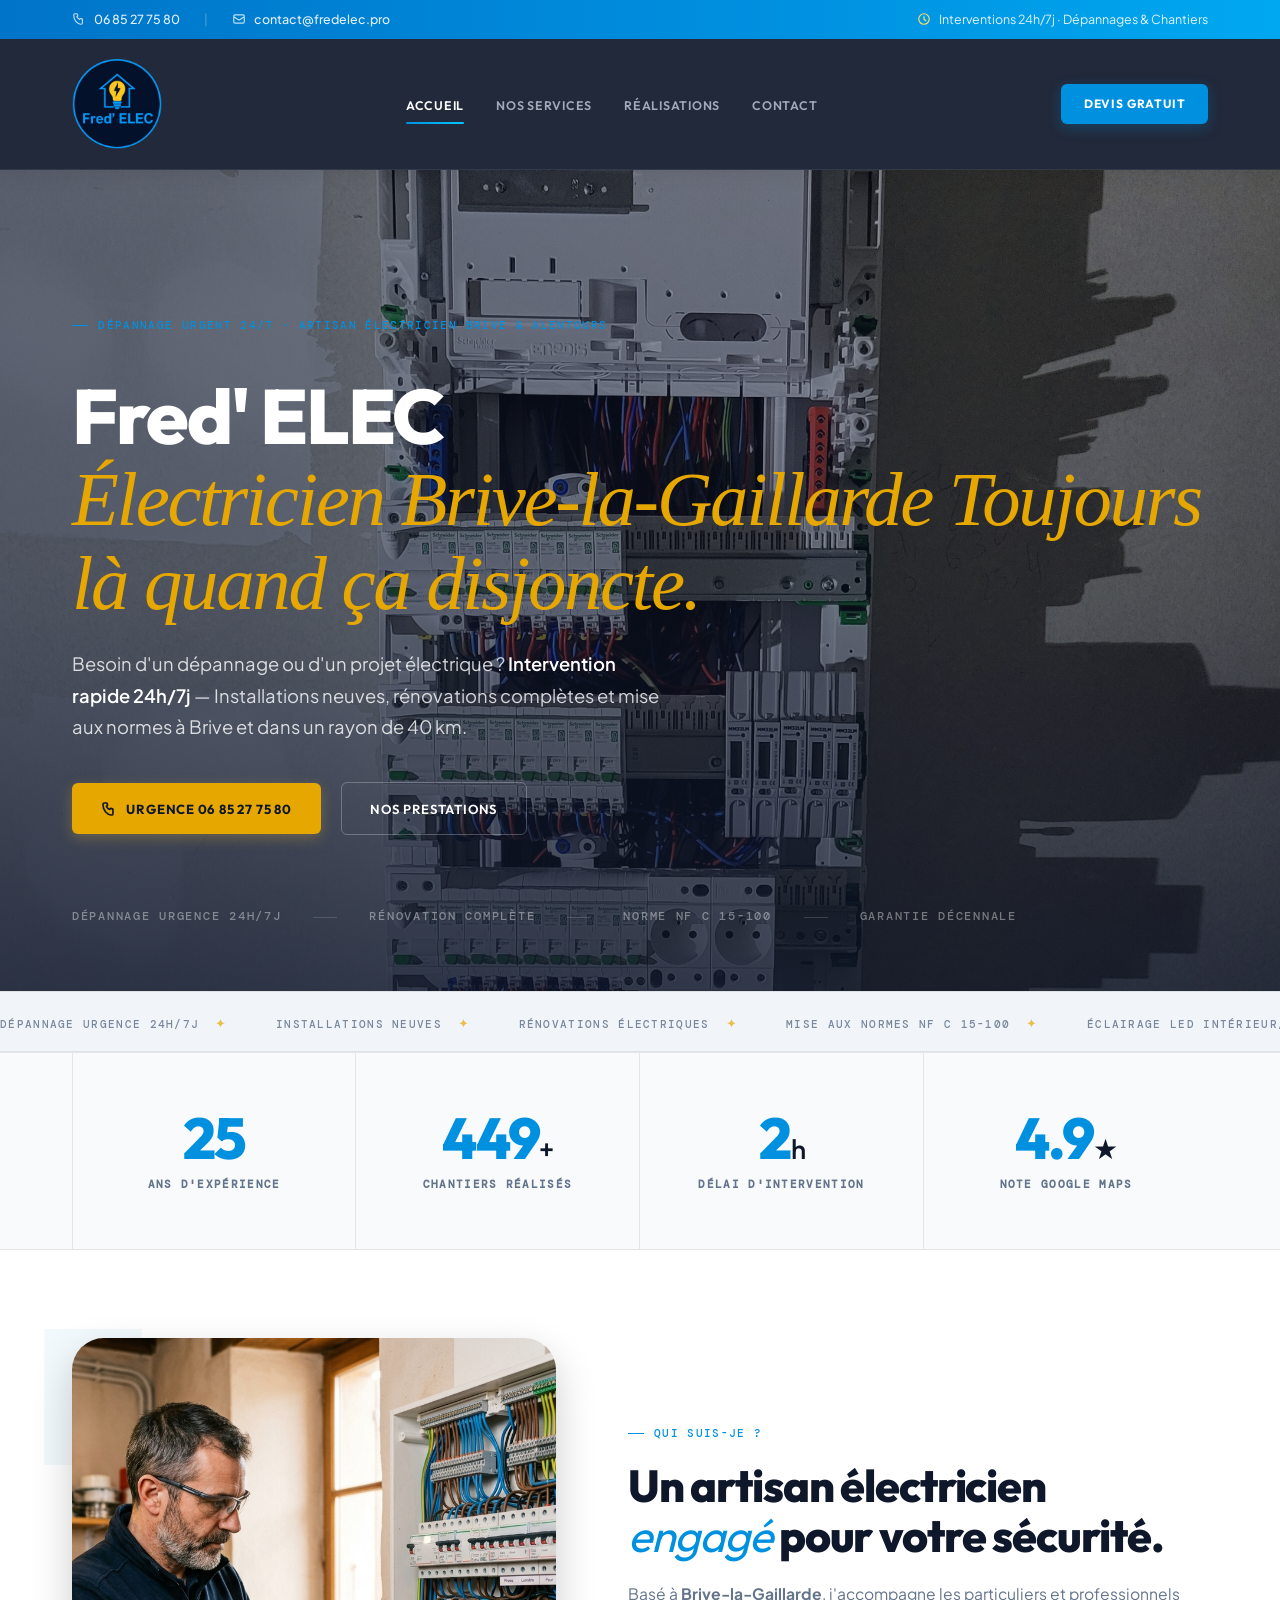
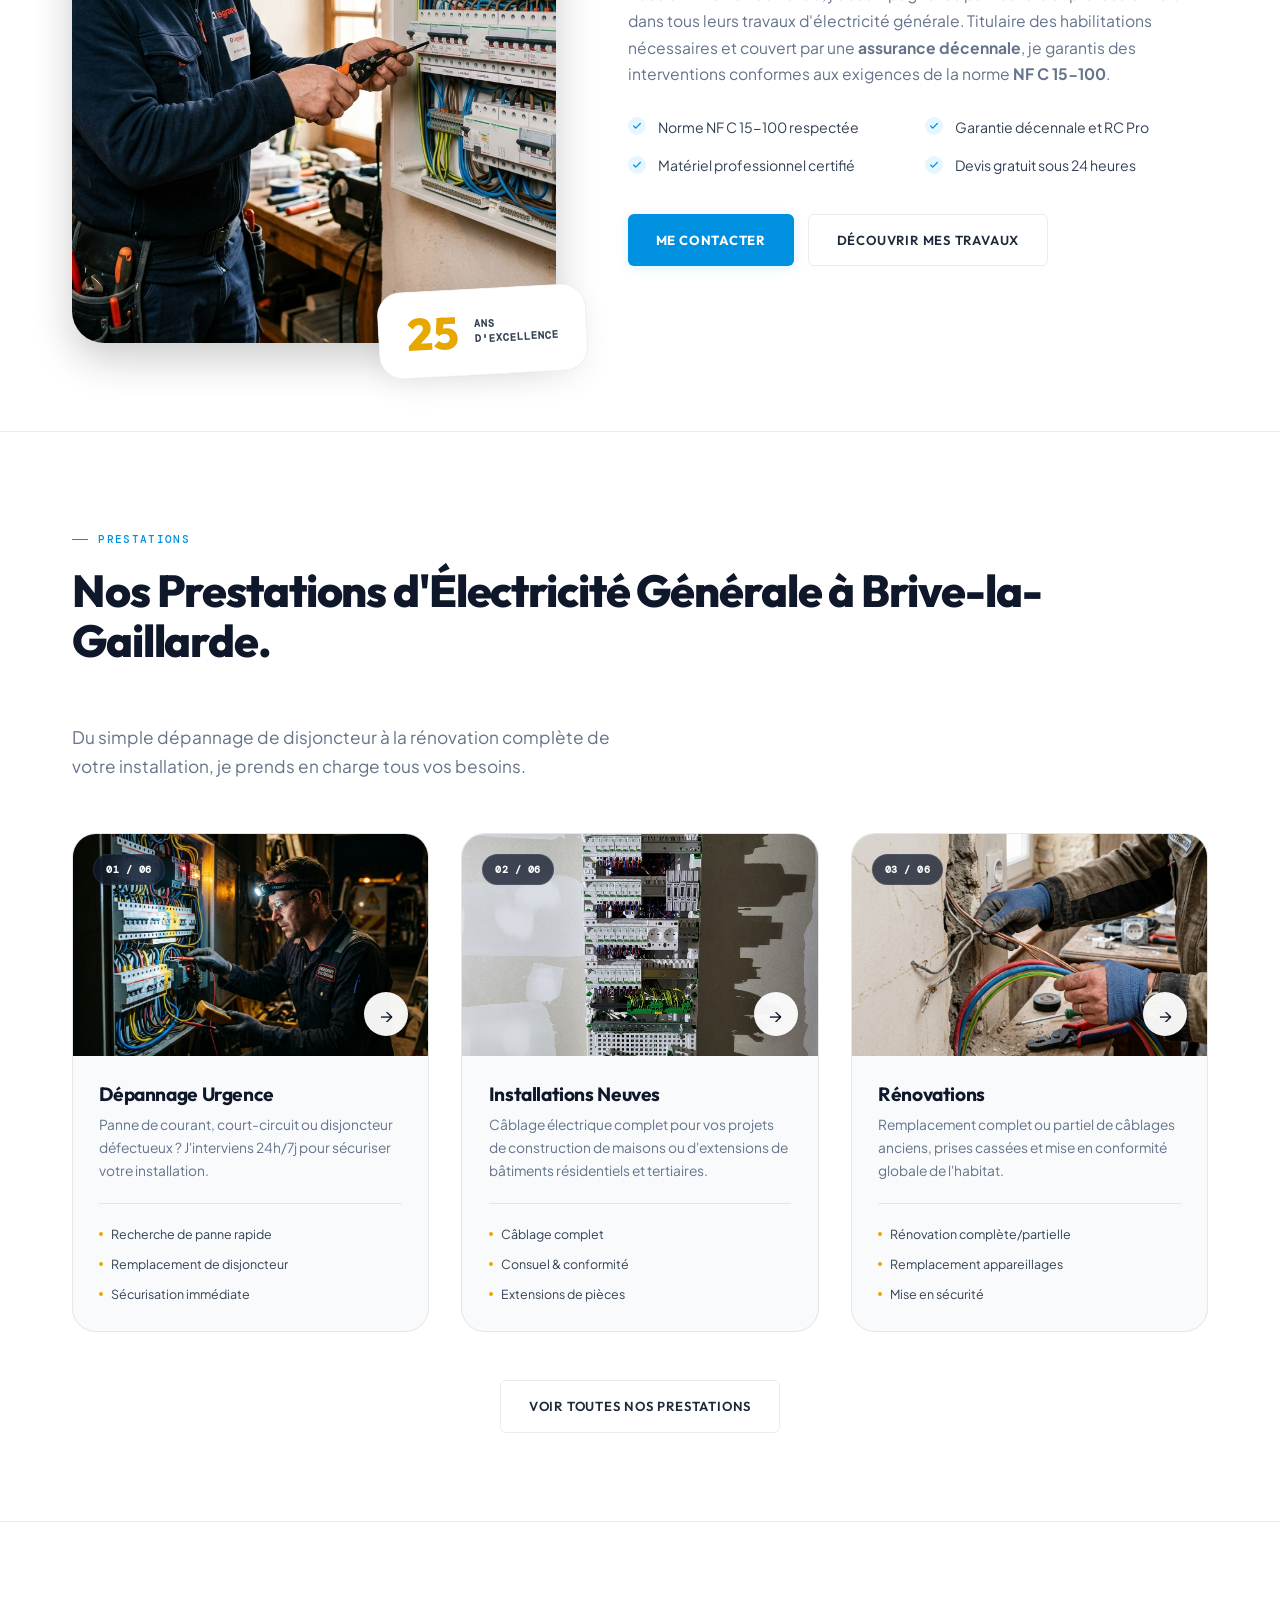
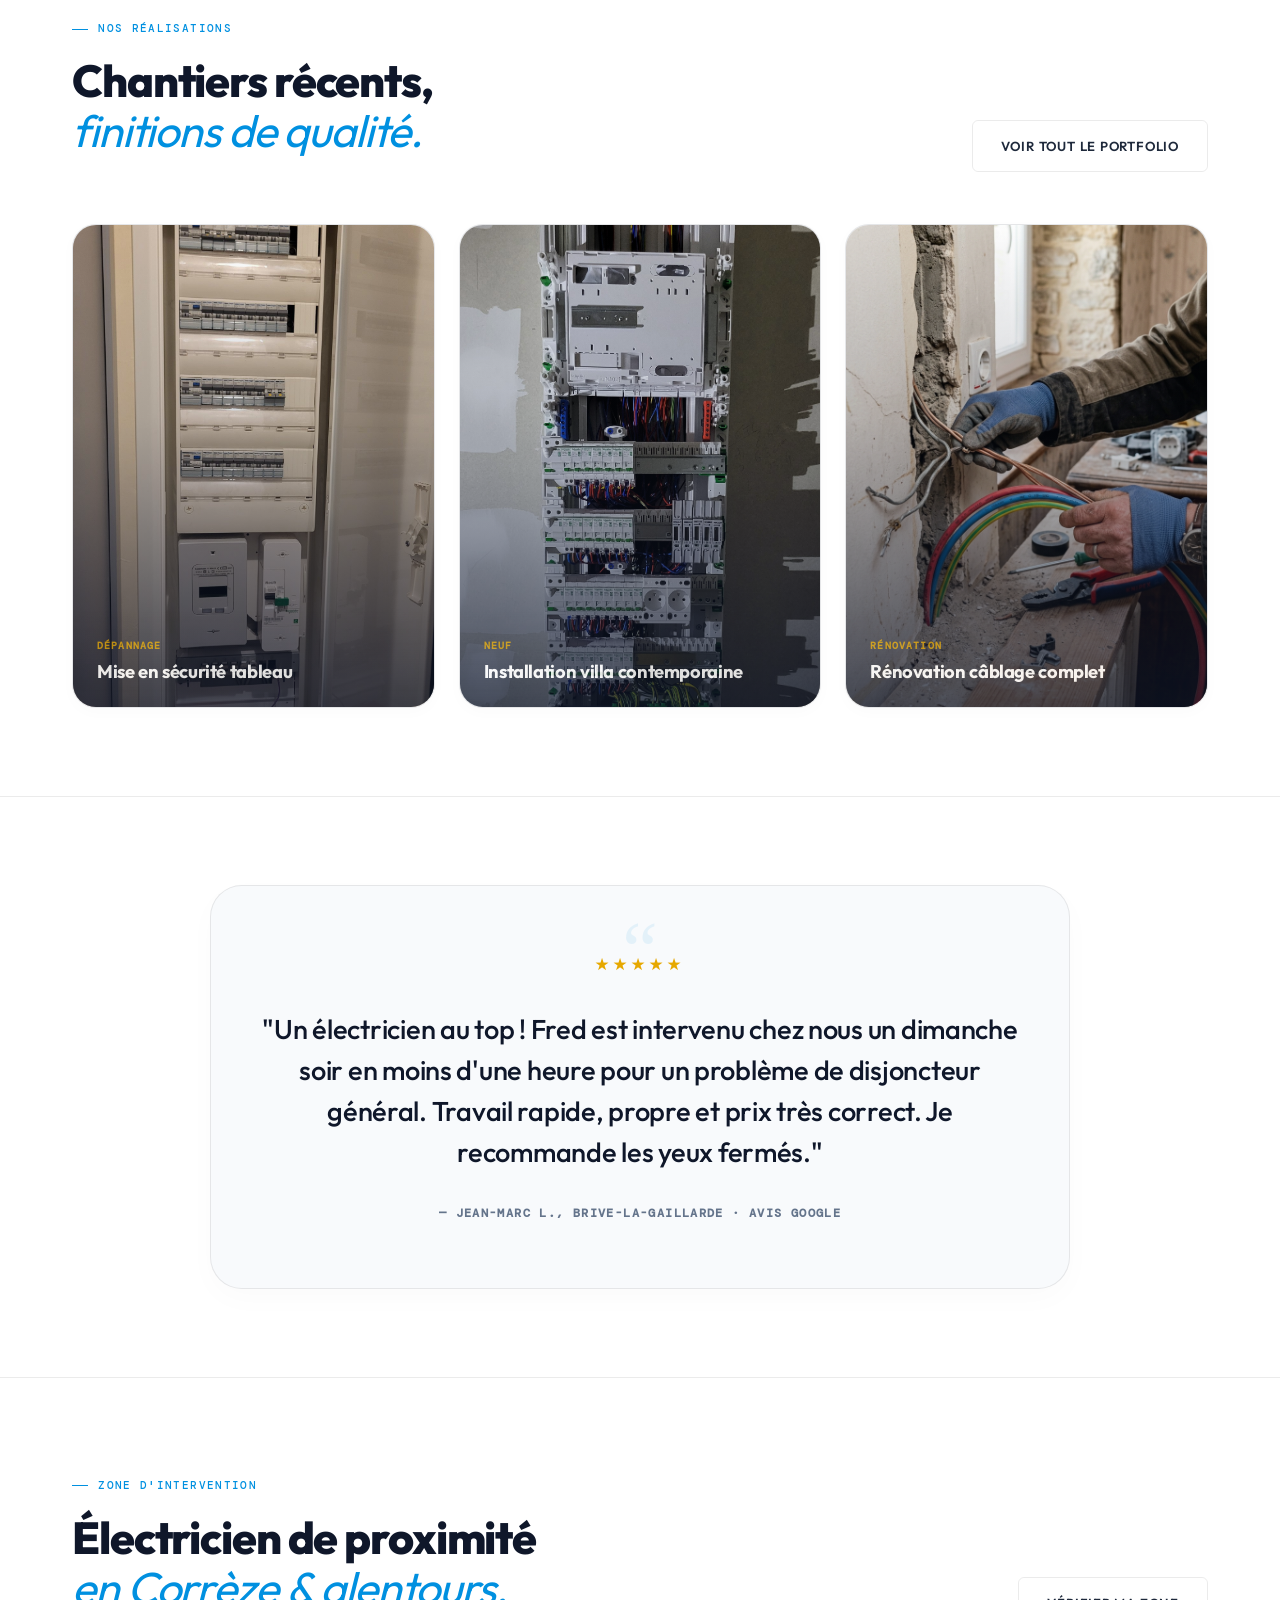
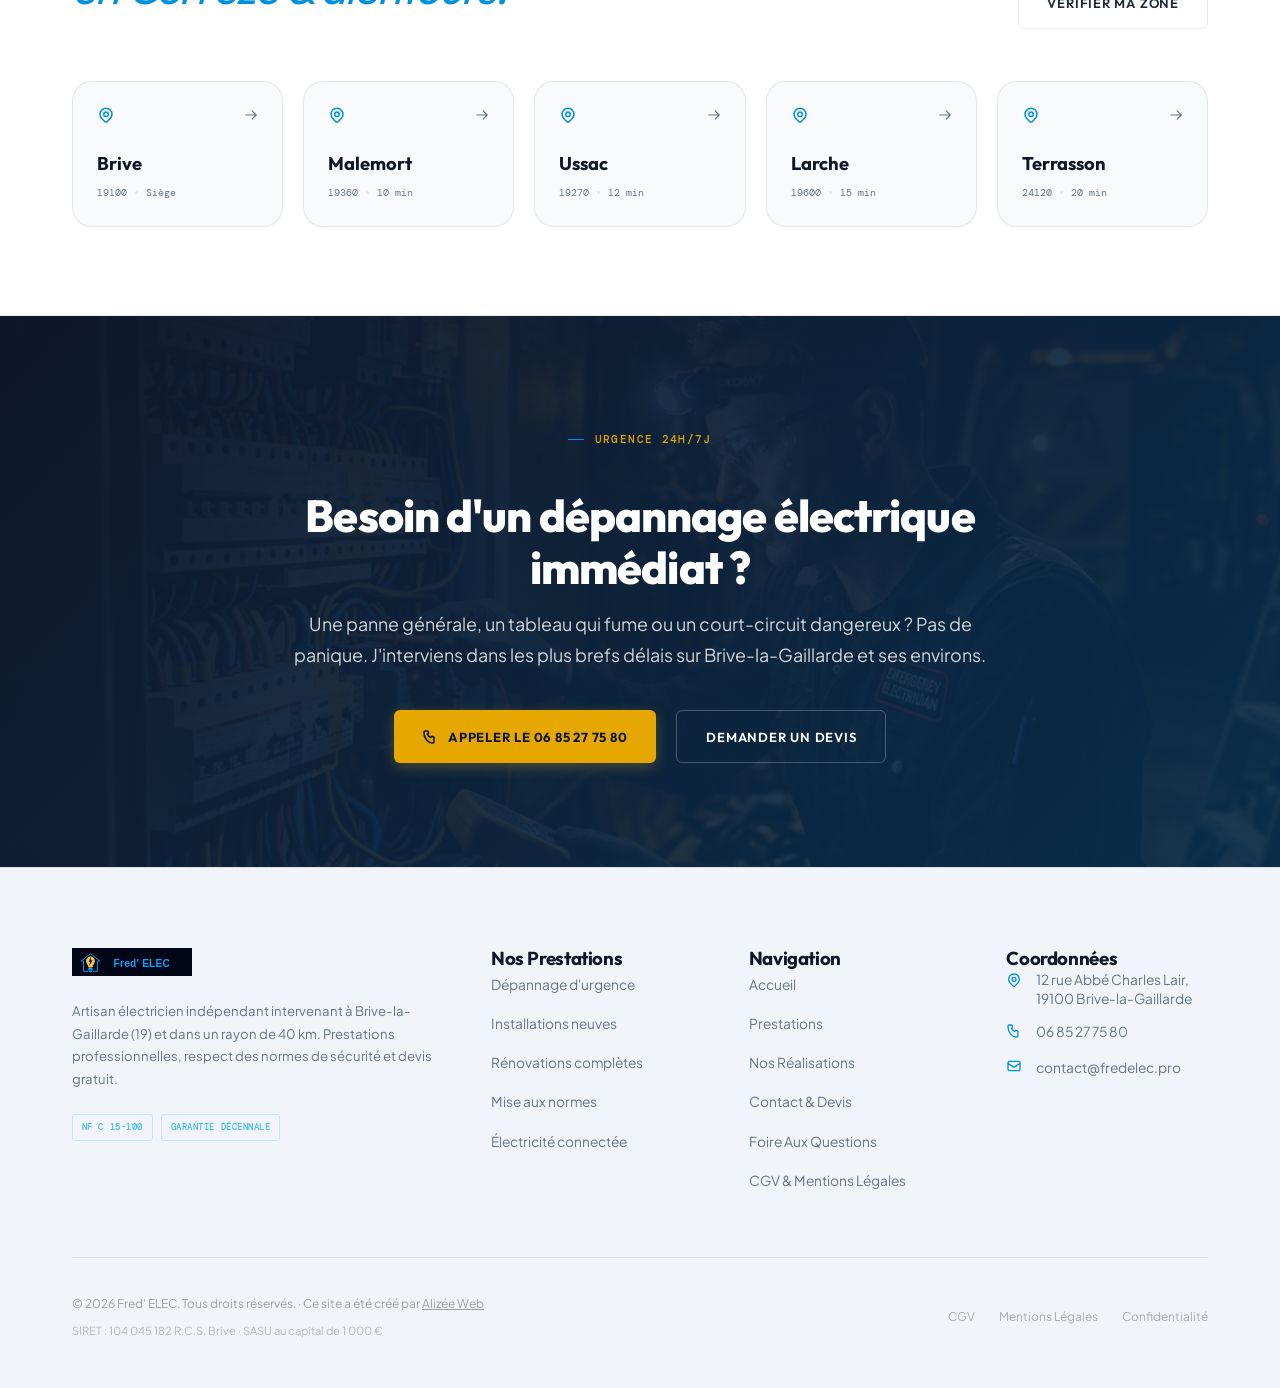
==== commit 824f37b0: "footer link added" ====
--- a/index.html
+++ b/index.html
@@ -1174,7 +1174,7 @@
         <div class="footer-bottom">
           <div class="footer-meta">
             <span class="footer-copy"
-              >© 2026 Fred' ELEC. Tous droits réservés.</span
+              >© 2026 Fred' ELEC. Tous droits réservés. · Ce site a été créé par <a href="https://www.alizee-web.com/" target="_blank" rel="noopener">Alizée Web</a></span
             >
             <span class="footer-siret"
               >SIRET : 104 045 182 R.C.S. Brive · SASU au capital de 1 000
--- a/assets/style.css
+++ b/assets/style.css
@@ -933,6 +933,171 @@
 }
 select.form-control option { background: #ffffff; color: #1e293b; }
 
+/* ── Contact Form AJAX & Success State Custom Styles ── */
+.form-fields-container {
+  transition: opacity 0.4s ease, transform 0.4s ease;
+}
+
+.form-success-state {
+  display: flex;
+  flex-direction: column;
+  align-items: center;
+  text-align: center;
+  padding: 3rem 1.5rem;
+  animation: formSuccessFadeIn 0.5s cubic-bezier(0.16, 1, 0.3, 1) forwards;
+}
+
+@keyframes formSuccessFadeIn {
+  from {
+    opacity: 0;
+    transform: translateY(20px);
+  }
+  to {
+    opacity: 1;
+    transform: translateY(0);
+  }
+}
+
+.success-icon-wrap {
+  width: 72px;
+  height: 72px;
+  margin-bottom: 1.75rem;
+}
+
+.success-checkmark {
+  width: 72px;
+  height: 72px;
+  border-radius: 50%;
+  display: block;
+  stroke-width: 3;
+  stroke: var(--accent-blue);
+  stroke-miterlimit: 10;
+  box-shadow: inset 0px 0px 0px rgba(0, 144, 224, 0.2);
+  animation: checkmarkFill .4s ease-in-out .4s forwards, checkmarkScale .3s ease-in-out .9s both;
+}
+
+.success-checkmark-circle {
+  stroke-dasharray: 166;
+  stroke-dashoffset: 166;
+  stroke-width: 3;
+  stroke-miterlimit: 10;
+  stroke: var(--accent-blue);
+  fill: none;
+  animation: checkmarkStroke 0.6s cubic-bezier(0.65, 0, 0.45, 1) forwards;
+}
+
+.success-checkmark-check {
+  transform-origin: 50% 50%;
+  stroke-dasharray: 48;
+  stroke-dashoffset: 48;
+  stroke: var(--accent-blue);
+  animation: checkmarkStroke 0.3s cubic-bezier(0.65, 0, 0.45, 1) 0.8s forwards;
+}
+
+@keyframes checkmarkStroke {
+  100% {
+    stroke-dashoffset: 0;
+  }
+}
+
+@keyframes checkmarkScale {
+  0%, 100% {
+    transform: none;
+  }
+  50% {
+    transform: scale3d(1.1, 1.1, 1);
+  }
+}
+
+@keyframes checkmarkFill {
+  100% {
+    box-shadow: inset 0px 0px 0px 36px rgba(0, 144, 224, 0.05);
+  }
+}
+
+.success-title {
+  font-family: var(--display);
+  font-size: 1.6rem;
+  font-weight: 800;
+  color: #0f172a;
+  margin-bottom: 0.8rem;
+  letter-spacing: -0.02em;
+}
+
+.success-message {
+  color: var(--gray);
+  font-size: 0.95rem;
+  line-height: 1.65;
+  margin-bottom: 2.25rem;
+}
+
+/* Loading & Feedback States */
+.btn-primary.loading {
+  background: var(--gray) !important;
+  box-shadow: none !important;
+  pointer-events: none;
+  position: relative;
+  color: transparent !important;
+}
+
+.btn-primary.loading::after {
+  content: "";
+  position: absolute;
+  width: 20px;
+  height: 20px;
+  top: 0;
+  left: 0;
+  right: 0;
+  bottom: 0;
+  margin: auto;
+  border: 3px solid transparent;
+  border-top-color: #ffffff;
+  border-radius: 50%;
+  animation: btnSpinner 0.6s linear infinite;
+}
+
+@keyframes btnSpinner {
+  to {
+    transform: rotate(360deg);
+  }
+}
+
+.form-feedback {
+  padding: 0.9rem 1.25rem;
+  border-radius: var(--r);
+  font-family: var(--body);
+  font-size: 0.88rem;
+  font-weight: 600;
+  margin-top: 1.5rem;
+  display: flex;
+  align-items: center;
+  gap: 0.6rem;
+  animation: feedbackSlideUp 0.3s cubic-bezier(0.16, 1, 0.3, 1) forwards;
+}
+
+.form-feedback.error {
+  background: rgba(239, 68, 68, 0.08);
+  color: #ef4444;
+  border: 1px solid rgba(239, 68, 68, 0.15);
+}
+
+.form-feedback.success {
+  background: rgba(16, 185, 129, 0.08);
+  color: #10b981;
+  border: 1px solid rgba(16, 185, 129, 0.15);
+}
+
+@keyframes feedbackSlideUp {
+  from {
+    opacity: 0;
+    transform: translateY(10px);
+  }
+  to {
+    opacity: 1;
+    transform: translateY(0);
+  }
+}
+
 /* ── Service Detail Pages ───────────────────────────── */
 .services-header-section {
   text-align: center;
@@ -1034,6 +1199,8 @@
 }
 .footer-meta { display: flex; flex-direction: column; gap: 0.4rem; }
 .footer-copy { color: rgba(0,0,0,0.35); font-size: 0.75rem; }
+.footer-copy a { color: inherit; text-decoration: underline; transition: color 0.2s ease; }
+.footer-copy a:hover { color: #0f172a; }
 .footer-siret { color: rgba(0,0,0,0.25); font-size: 0.7rem; }
 .footer-legal { display: flex; gap: 1.5rem; }
 .footer-legal a { color: rgba(0,0,0,0.3); font-size: 0.75rem; }
